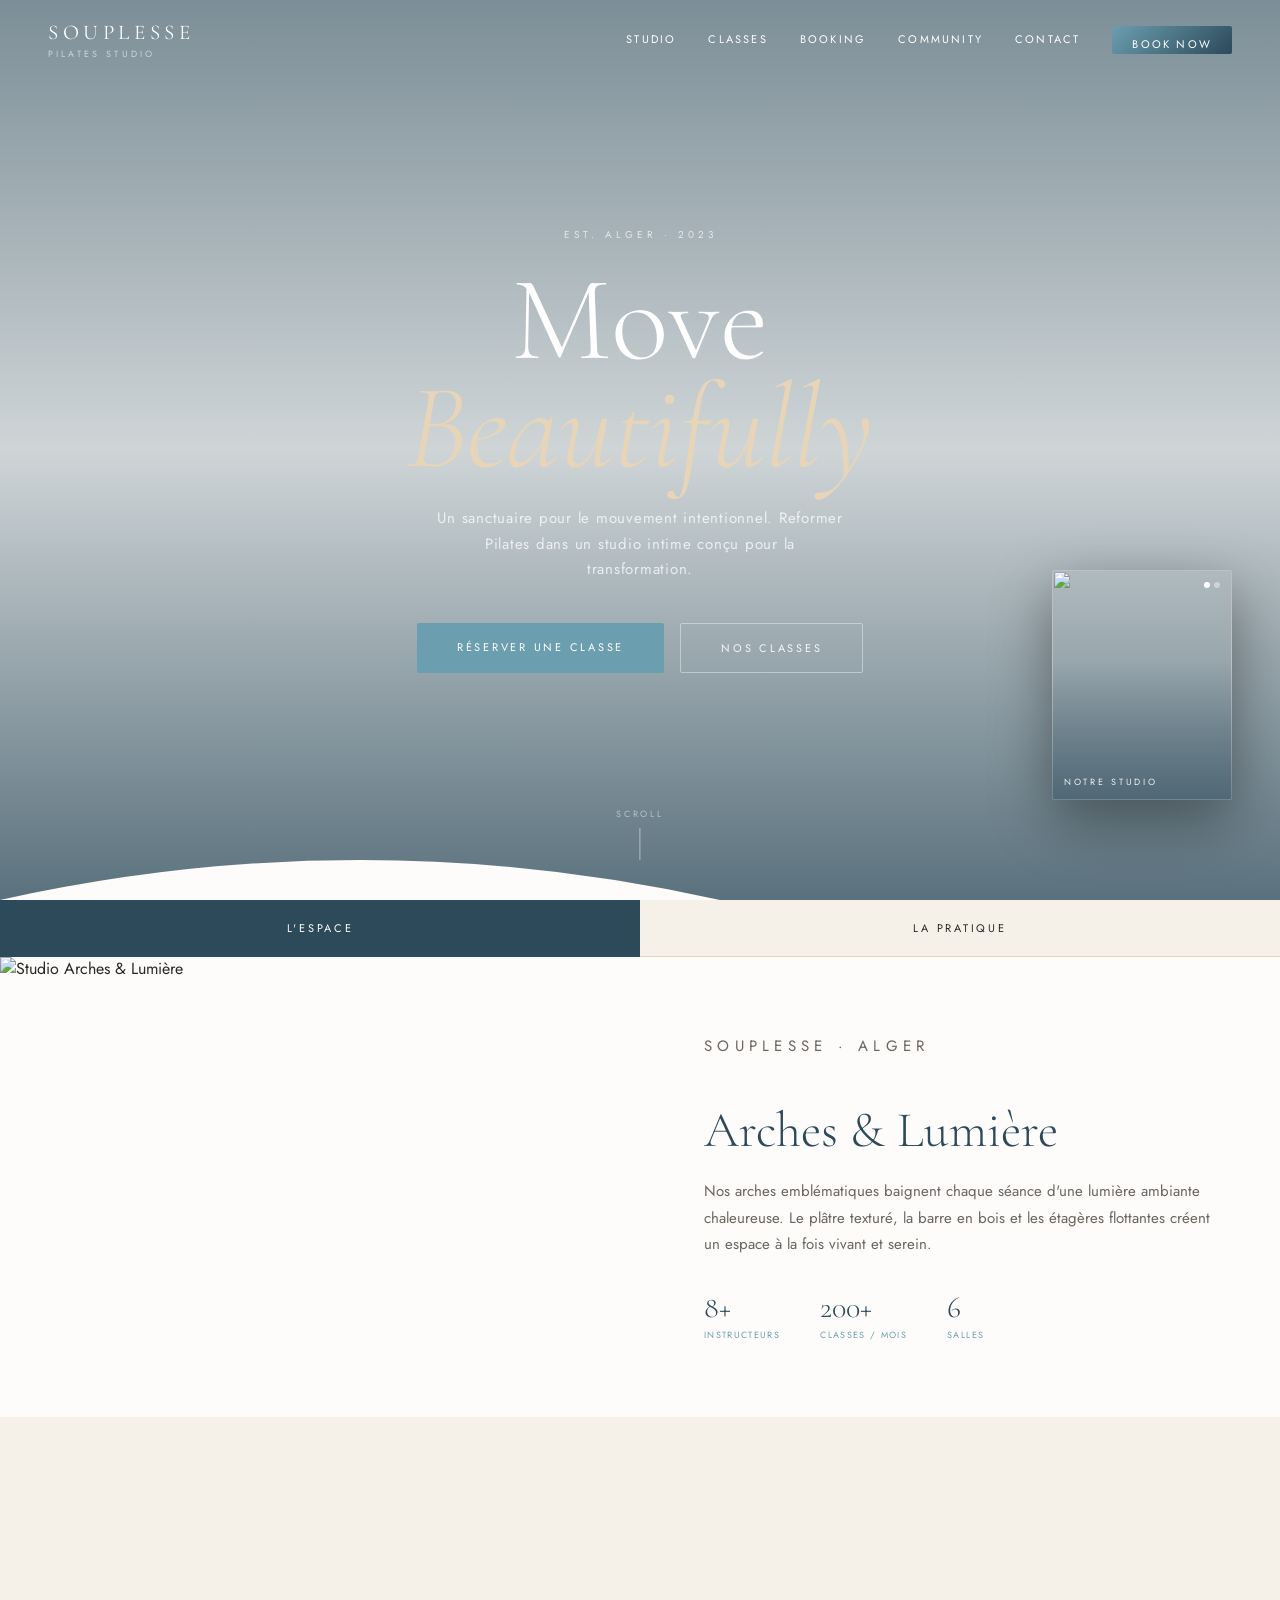
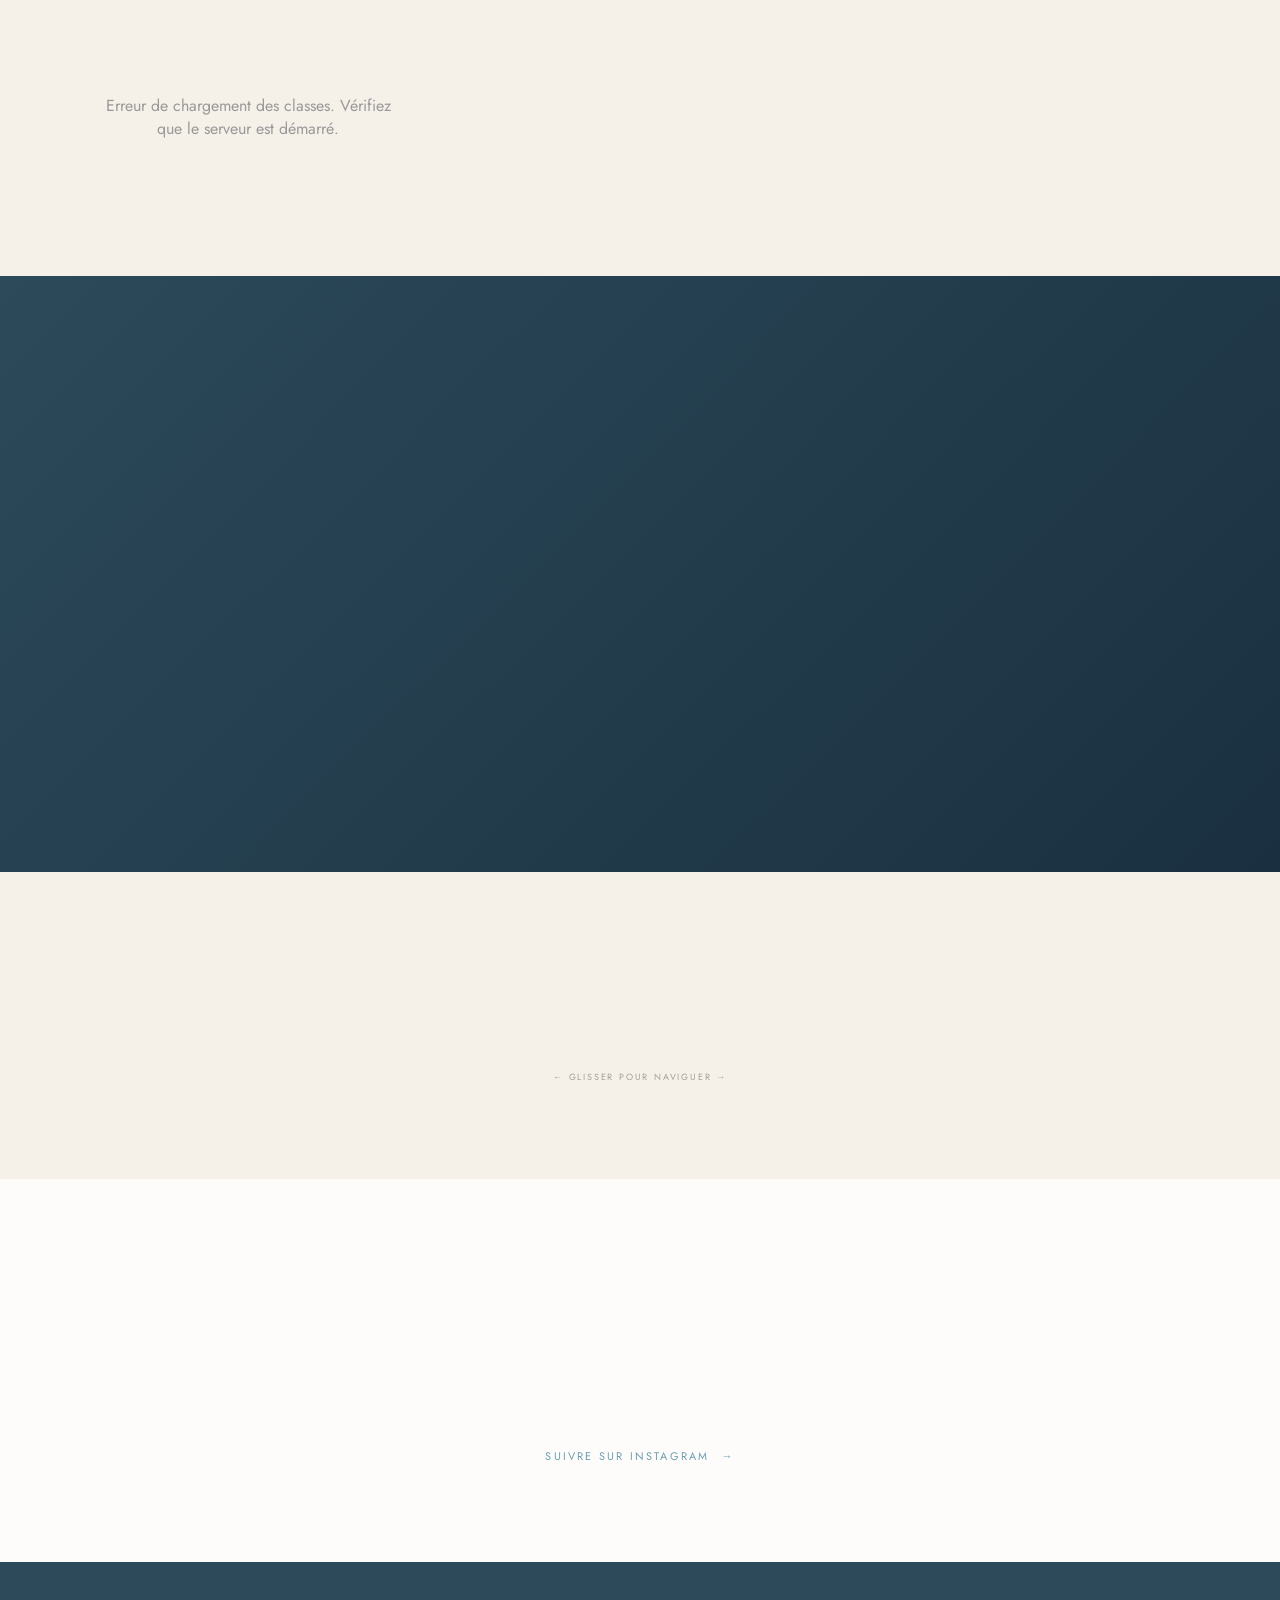
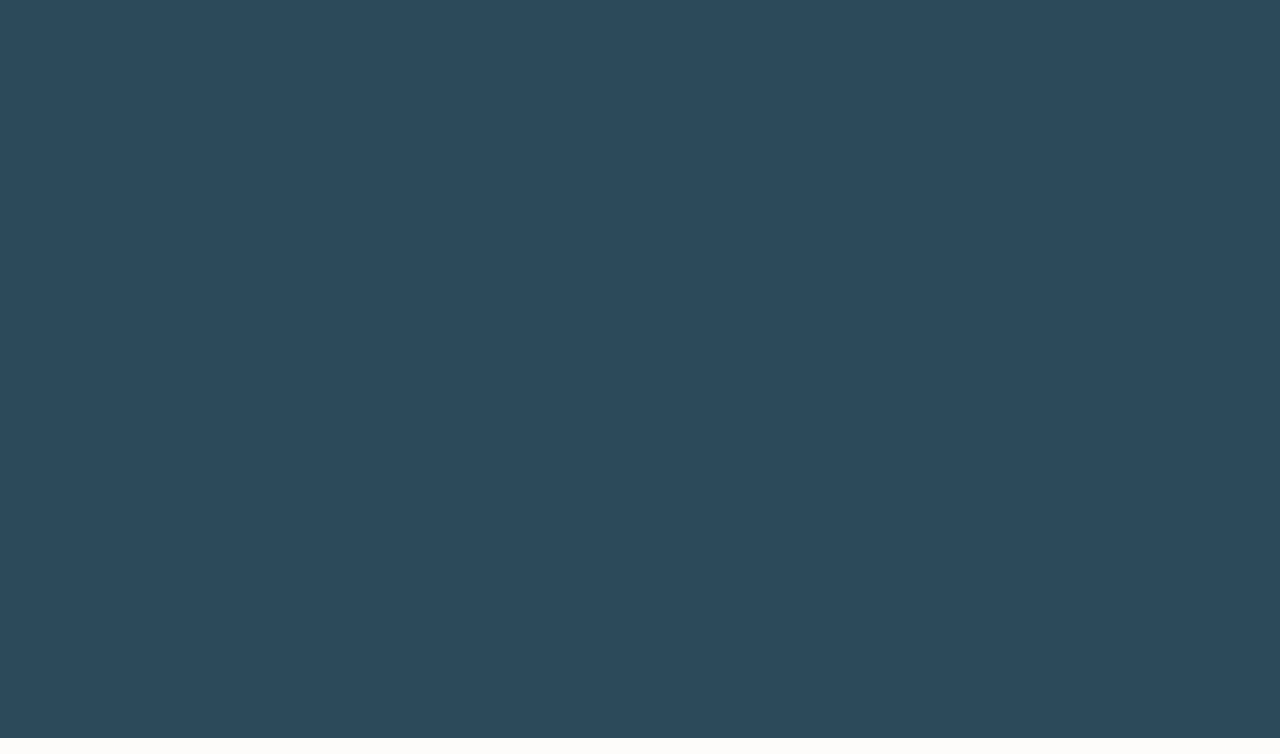
==== src/main/resources/static/index.html @ acb63647 "back + front (reservation btn does not work)" ====
<!DOCTYPE html>
<html lang="fr">
<head>
<meta charset="UTF-8"/>
<meta name="viewport" content="width=device-width, initial-scale=1.0"/>
<title>Souplesse — Pilates Studio</title>
<link rel="stylesheet" href="./css/style.css">
<link rel="stylesheet" href="./css/classes.css">
<link rel="preconnect" href="https://fonts.googleapis.com"/>
<link rel="stylesheet" href="https://fonts.googleapis.com/css2?family=Cormorant+Garamond:ital,wght@0,300;0,400;1,300;1,400&family=Jost:wght@300;400;500&display=swap"/>

</head>
<body>

<!-- ══ NAV ════════════════════════════════════════ -->
<nav id="nav">
  <a href="#hero" class="nav-logo">
    <span>SOUPLESSE</span>
    <span>Pilates Studio</span>
  </a>
  <div class="nav-links">
    <a href="#studio" class="nav-link">Studio</a>
    <a href="#classes" class="nav-link">Classes</a>
    <a href="#booking" class="nav-link">Booking</a>
    <a href="#community" class="nav-link">Community</a>
    <a href="#footer" class="nav-link">Contact</a>
    <a href="#booking" class="nav-cta">Book Now</a>
  </div>
  <button class="hamburger" id="hamburger" aria-label="Menu">
    <span></span><span></span><span></span>
  </button>
</nav>

<div id="mobile-menu">
  <a href="#studio"    onclick="closeMobile()">Studio</a>
  <a href="#classes"   onclick="closeMobile()">Classes</a>
  <a href="#booking"   onclick="closeMobile()">Booking</a>
  <a href="#community" onclick="closeMobile()">Community</a>
  <a href="#footer"    onclick="closeMobile()">Contact</a>
</div>

<!-- ══ HERO ═══════════════════════════════════════ -->
<section id="hero">
  <div class="hero-bg" id="heroBg"></div>
  <div class="hero-overlay"></div>
  <svg class="hero-wave" viewBox="0 0 1440 80" fill="none" preserveAspectRatio="none">
    <path d="M0 80 Q360 0 720 80 Q1080 160 1440 80 L1440 80 L0 80Z" fill="#FDFCFA"/>
  </svg>
  <div class="hero-content">
    <p class="hero-eyebrow">Est. Alger · 2023</p>
    <h1 class="hero-title">Move<br/><em>Beautifully</em></h1>
    <p class="hero-sub">Un sanctuaire pour le mouvement intentionnel. Reformer Pilates dans un studio intime conçu pour la transformation.</p>
    <div class="hero-btns">
      <a href="#booking" class="btn-primary">Réserver une Classe</a>
      <a href="#classes" class="btn-outline">Nos Classes</a>
    </div>
  </div>
  <!-- Floating studio card -->
  <div class="hero-card">
    <img id="heroCardImg" src="">
    <div class="hero-card-overlay"></div>
    <div class="hero-card-label">Notre Studio</div>
    <div class="hero-card-dots">
      <button class="active" onclick="setCardImg(0)"></button>
      <button onclick="setCardImg(1)"></button>
    </div>
  </div>
  <div class="scroll-hint">
    <span>Scroll</span>
    <div></div>
  </div>
</section>

<!-- ══ STUDIO SHOWCASE ════════════════════════════ -->
<section id="studio">
  <div class="tab-bar">
    <button class="active" onclick="showTab(0,this)">L'Espace</button>
    <button onclick="showTab(1,this)">La Pratique</button>
  </div>
  <div class="studio-panel active" id="tab-0">
    <div class="studio-panel-img">
      <img src="https://images.unsplash.com/photo-1540206458710-2b47e0b3edef?w=800&q=80" alt="Studio Arches & Lumière">
    </div>
    <div class="studio-panel-text">
      <p class="label">Souplesse · Alger</p>
      <h2>Arches &amp; Lumière</h2>
      <p>Nos arches emblématiques baignent chaque séance d'une lumière ambiante chaleureuse. Le plâtre texturé, la barre en bois et les étagères flottantes créent un espace à la fois vivant et serein.</p>
      <div class="studio-stats">
        <div><div class="stat-num">8+</div><div class="stat-label">Instructeurs</div></div>
        <div><div class="stat-num">200+</div><div class="stat-label">Classes / Mois</div></div>
        <div><div class="stat-num">6</div><div class="stat-label">Salles</div></div>
      </div>
    </div>
  </div>
  <div class="studio-panel" id="tab-1">
    <div class="studio-panel-img">
      <img src="https://images.unsplash.com/photo-1571019613454-1cb2f99b2d8b?w=800&q=80" alt="Studio Verre & Mouvement">
    </div>
    <div class="studio-panel-text">
      <p class="label">Souplesse · Alger</p>
      <h2>Verre &amp; Mouvement</h2>
      <p>Notre mur de verre sol-plafond transforme le mouvement en art. Entraînez-vous dans un espace où chaque angle est intentionnel — et la citation sur le verre vous rappelle pourquoi vous êtes venu.</p>
      <div class="studio-stats">
        <div><div class="stat-num">15k</div><div class="stat-label">Communauté</div></div>
        <div><div class="stat-num">5★</div><div class="stat-label">Rating</div></div>
        <div><div class="stat-num">3</div><div class="stat-label">Ans</div></div>
      </div>
    </div>
  </div>
</section>

<!-- ══ CLASSES ════════════════════════════════════ -->
<section id="classes">
  <div class="section-header fade-up">
    <p class="label">Member Portal</p>
    <h2 class="section-title">Bibliothèque de Classes</h2>
  </div>
  <div class="courses-grid" id="coursesGrid"></div>
</section>

<!-- ══ BOOKING ════════════════════════════════════ -->
<section id="booking">
  <div style="text-align:center;margin-bottom:40px">
    <p class="label fade-up">Réservations</p>
    <h2 class="section-title fade-up" style="color:white;margin-top:10px">Réserver Votre <em style="font-style:italic;color:var(--sand)">Séance</em></h2>
  </div>
  <!-- Steps indicator -->
  <div class="steps fade-up">
    <div class="step-dot active" id="sdot-1">1</div>
    <span class="step-label active" id="slabel-1">Choisir</span>
    <div class="step-sep"></div>
    <div class="step-dot" id="sdot-2">2</div>
    <span class="step-label" id="slabel-2">Détails</span>
    <div class="step-sep"></div>
    <div class="step-dot" id="sdot-3">3</div>
    <span class="step-label" id="slabel-3">Confirmer</span>
  </div>

  <div class="booking-glass fade-up">
    <!-- Step 1: Calendar -->
    <div class="booking-step active" id="bstep-1">
      <div class="booking-grid">
        <!-- Calendar -->
        <div>
          <div class="cal-header">
            <span class="cal-month" id="calMonthLabel"></span>
            <div class="cal-nav">
              <button onclick="calPrev()">‹</button>
              <button onclick="calNext()">›</button>
            </div>
          </div>
          <div class="cal-grid" id="calGrid"></div>
        </div>
        <!-- Class + time -->
        <div>
          <p class="section-sublabel" style="margin-top:0">Type de Classe</p>
          <div class="class-types" id="classTypes"></div>
          <button class="btn-continue" id="btnContinue" onclick="goStep(2)">Sélectionner une Date</button>
        </div>
      </div>
    </div>
    <!-- Step 2: Form -->
    <div class="booking-step" id="bstep-2">
      <div class="booking-form">
        <div class="booking-summary">
          <strong id="sumClass"></strong><br/>
          <span id="sumDateTime" style="color:var(--sand)"></span><br/>
          <span id="sumPrice" style="color:var(--sand)"></span>
        </div>
        <div style="display: flex; gap: 14px; margin-bottom: 20px;">
          <div class="form-group" style="flex: 1; margin-bottom: 0;">
            <label>Nom</label>
            <input type="text" id="fieldNom" placeholder="Amira"/>
          </div>
          <div class="form-group" style="flex: 1; margin-bottom: 0;">
            <label>Prénom</label>
            <input type="text" id="fieldPrenom" placeholder="Sofia"/>
          </div>
        </div>
        <div class="form-group">
          <label>Email</label>
          <input type="email" id="fieldEmail" placeholder="sofia@email.com"/>
        </div>
        <div class="form-btns">
          <button class="btn-back" onclick="goStep(1)">← Retour</button>
          <button class="btn-confirm" onclick="goStep(3)">Confirmer</button>
        </div>
      </div>
    </div>
    <!-- Step 3: Done -->
    <div class="booking-step" id="bstep-3">
      <div class="booking-done">
        <div class="done-check">
          <svg viewBox="0 0 24 24" fill="none" stroke="white" stroke-width="2"><polyline points="20 6 9 17 4 12"/></svg>
        </div>
        <h3 class="done-title">Séance Réservée</h3>
        <p class="done-detail" id="doneClass"></p>
        <p class="done-date" id="doneDate"></p>
        <button class="btn-again" onclick="resetBooking()">Réserver une Autre</button>
      </div>
    </div>
  </div>
</section>

<!-- ══ TESTIMONIALS ═══════════════════════════════ -->
<section id="testimonials">
  <div class="testimonials-inner">
    <div class="quote-mark fade-up">"</div>
    <div id="testiText" class="testimonial-text fade-up"></div>
    <div id="testiName" class="testimonial-name fade-up"></div>
    <div id="testiRole" class="testimonial-role fade-up"></div>
    <div class="testi-dots" id="testiDots"></div>
    <p class="swipe-hint">← Glisser pour naviguer →</p>
  </div>
</section>

<!-- ══ COMMUNITY ══════════════════════════════════ -->
<section id="community">
  <div class="section-header" style="text-align:center">
    <p class="label fade-up">@souplesse.pilates · 15k Followers</p>
    <h2 class="section-title fade-up">Notre Communauté</h2>
  </div>
  <div class="gallery-grid" id="galleryGrid"></div>
  <div style="text-align:center">
    <a href="https://instagram.com" target="_blank" class="ig-link">Suivre sur Instagram <span>→</span></a>
  </div>
</section>

<!-- ══ FOOTER ═════════════════════════════════════ -->
<footer id="footer">
  <div class="footer-newsletter fade-up">
    <h3>Restez dans le Flow</h3>
    <p>Nouvelles classes, actualités du studio et vie consciente — directement dans votre boîte mail.</p>
    <div class="newsletter-form" id="newsletterForm">
      <input type="email" id="nlEmail" placeholder="votre@email.com"/>
      <button onclick="subscribeNewsletter()">S'abonner</button>
    </div>
    <p class="newsletter-thanks" id="nlThanks">✓ Bienvenue — à bientôt sur le tapis.</p>
  </div>
  <div class="footer-grid fade-up">
    <div>
      <div class="footer-brand-name">SOUPLESSE</div>
      <div class="footer-brand-sub">Pilates Studio · Alger</div>
      <p class="footer-brand-desc">Un sanctuaire pour le mouvement intentionnel. Là où l'architecture rencontre l'art du Pilates.</p>
      <div class="footer-socials">
        <a href="#" class="footer-social">IG</a>
        <a href="#" class="footer-social">TK</a>
        <a href="#" class="footer-social">FB</a>
      </div>
    </div>
    <div class="footer-col">
      <div class="footer-col-title">Studio</div>
      <a href="#">À propos</a>
      <a href="#">Classes</a>
      <a href="#">Instructeurs</a>
      <a href="pilimg.jpeg">Tarifs</a>
      <a href="#">Cartes Cadeaux</a>
    </div>
    <div class="footer-col">
      <div class="footer-col-title">Contact</div>
      <div class="footer-contact-item"><span>Adresse</span><span>Alger, Algérie</span></div>
      <div class="footer-contact-item"><span>Horaires</span><span>Lun–Sam · 7h–21h</span></div>
      <div class="footer-contact-item"><span>Email</span><span>hello@souplesse.dz</span></div>
      <div class="footer-contact-item"><span>Téléphone</span><span>+213 555 000 000</span></div>
    </div>
  </div>
  <div class="footer-bottom fade-up">
    <p>&copy; 2026 Souplesse Pilates Studio. Tous droits réservés.</p>
  </div>
</footer>

<!-- ══ BOOKING MODAL ══════════════════════════════ -->
<div id="bookingModal" class="modal">
  <div class="modal-content">
    <button class="modal-close" onclick="closeBookingModal()">×</button>
    <h3 id="modalClassName"></h3>
    <p id="modalDateTime"></p>
    <p id="modalSpotsLeft"></p>
    <div class="form-group">
      <label>Nom</label>
      <input type="text" id="modalLastName" placeholder="Bensalem"/>
    </div>
    <div class="form-group">
      <label>Prénom</label>
      <input type="text" id="modalFirstName" placeholder="Sofia"/>
    </div>
    <div class="form-group">
      <label>Email</label>
      <input type="email" id="modalEmail" placeholder="sofia@email.com"/>
    </div>
    <button class="btn-confirm" onclick="submitBooking()">Confirmer la Réservation</button>
  </div>
</div>

<!-- ══ SCRIPTS ════════════════════════════════════ -->
<script src="./js/api.js"></script>
<script src="./js/navigation.js"></script>
<script src="./js/booking.js"></script>
<script src="./js/courses.js"></script>

</body>
</html>
  </div>
  <div class="footer-bottom">
    <span>© 2025 Souplesse. Tous droits réservés.</span>
    <span>Conçu avec intention.</span>
  </div>
</footer>

<script src="./js/api.js"></script>
<script src="./js/courses.js"></script>
<script src="./js/booking.js"></script>
</body>
</html>
---- src/main/resources/static/css/style.css ----
/* ── RESET & BASE ───────────────────────────────── */
    *,*::before,*::after{box-sizing:border-box;margin:0;padding:0}
    :root{
    --cream:#F5F0E8;--sand:#E8D5B7;--ocean:#6B9EAF;
    --deep:#2C4A5A;--white:#FDFCFA;--charcoal:#2A2825;
    --serif:'Cormorant Garamond',serif;
    --sans:'Jost',sans-serif;
    }
    html{scroll-behavior:smooth}
    body{background:var(--white);color:var(--charcoal);font-family:var(--sans);overflow-x:hidden}
    img{display:block;max-width:100%}
    a{text-decoration:none;color:inherit}
    button{cursor:pointer;font-family:var(--sans);border:none;background:none}

    /* ── UTILITY ────────────────────────────────────── */
    .serif{font-family:var(--serif)}
    .sans{font-family:var(--sans)}
    .label{font-size:10px;letter-spacing:.35em;text-transform:uppercase;font-family:var(--sans);color:var(--ocean)}
    .fade-up{opacity:0;transform:translateY(36px);transition:opacity .85s cubic-bezier(.22,1,.36,1),transform .85s cubic-bezier(.22,1,.36,1)}
    .fade-up.visible{opacity:1;transform:none}

    /* ── NAV ────────────────────────────────────────── */
    #nav{
    position:fixed;top:0;left:0;right:0;z-index:100;
    display:flex;align-items:center;justify-content:space-between;
    padding:20px 48px;
    transition:background .4s,backdrop-filter .4s,box-shadow .4s;
    }
    #nav.scrolled{
    background:rgba(253,252,250,.94);
    backdrop-filter:blur(18px);
    box-shadow:0 1px 0 rgba(0,0,0,.06);
    }
    .nav-logo span:first-child{font-family:var(--serif);font-size:21px;letter-spacing:.22em;color:white;transition:color .4s}
    .nav-logo span:last-child{font-size:9px;letter-spacing:.35em;text-transform:uppercase;color:rgba(255,255,255,.6);display:block;margin-top:2px;transition:color .4s}
    #nav.scrolled .nav-logo span:first-child{color:var(--deep)}
    #nav.scrolled .nav-logo span:last-child{color:var(--ocean)}
    .nav-links{display:flex;align-items:center;gap:32px}
    .nav-links a{font-size:11px;letter-spacing:.2em;text-transform:uppercase;color:white;transition:opacity .3s;padding-bottom:2px;border-bottom:1px solid transparent}
    .nav-links a:hover{opacity:.5}
    .nav-links a.active{border-bottom-color:currentColor}
    #nav.scrolled .nav-links a{color:var(--charcoal)}
    .nav-cta{
    padding:10px 20px;font-size:10px;letter-spacing:.2em;text-transform:uppercase;
    background:linear-gradient(135deg,var(--ocean),var(--deep));color:white!important;
    border-radius:2px;transition:opacity .3s,transform .2s!important;border-bottom:none!important;
    }
    .nav-cta:hover{opacity:.9!important;transform:scale(1.04)}
    .hamburger{display:none;flex-direction:column;gap:6px;background:none;border:none;cursor:pointer;z-index:101}
    .hamburger span{display:block;width:24px;height:1px;background:white;transition:all .3s}
    #nav.scrolled .hamburger span{background:var(--charcoal)}
    .hamburger.open span:nth-child(1){transform:rotate(45deg) translate(5px,5px)}
    .hamburger.open span:nth-child(2){opacity:0}
    .hamburger.open span:nth-child(3){transform:rotate(-45deg) translate(5px,-5px)}
    #mobile-menu{
    display:none;position:fixed;top:0;left:0;right:0;
    background:var(--white);z-index:99;padding:88px 32px 40px;
    flex-direction:column;gap:0;
    }
    #mobile-menu.open{display:flex}
    #mobile-menu a{
    font-size:14px;letter-spacing:.2em;text-transform:uppercase;
    color:var(--charcoal);padding:16px 0;border-bottom:1px solid var(--sand);
    }

    /* ── HERO ───────────────────────────────────────── */
    #hero{
    position:relative;height:100vh;min-height:700px;
    display:flex;align-items:center;justify-content:center;overflow:hidden;
    }
    .hero-bg{
    position:absolute;inset:0;
    background:url('https://images.unsplash.com/photo-1518611012118-696072aa579a?w=1800&q=90') center/cover no-repeat;
    transform:scale(1.08);
    transition:transform .1s linear;
    }
    .hero-overlay{
    position:absolute;inset:0;
    background:linear-gradient(to bottom,rgba(44,74,90,.62) 0%,rgba(44,74,90,.22) 50%,rgba(44,74,90,.78) 100%);
    }
    .hero-wave{position:absolute;bottom:0;left:0;right:0;height:80px;z-index:2}
    .hero-content{
    position:relative;z-index:3;text-align:center;padding:0 24px;max-width:760px;
    }
    .hero-eyebrow{font-size:10px;letter-spacing:.4em;text-transform:uppercase;color:rgba(255,255,255,.7);margin-bottom:24px;animation:fadeInUp .9s .3s both}
    .hero-title{
    font-family:var(--serif);font-weight:300;line-height:.9;
    font-size:clamp(60px,10vw,120px);color:white;margin-bottom:24px;
    animation:fadeInUp .9s .5s both;
    }
    .hero-title em{font-style:italic;color:var(--sand)}
    .hero-sub{
    font-size:15px;letter-spacing:.05em;color:rgba(255,255,255,.75);
    line-height:1.7;max-width:420px;margin:0 auto 40px;
    animation:fadeInUp .9s .8s both;
    }
    .hero-btns{display:flex;flex-wrap:wrap;gap:16px;justify-content:center;animation:fadeInUp .9s 1s both}
    .btn-primary{
    position:relative;padding:16px 40px;font-size:11px;letter-spacing:.25em;text-transform:uppercase;
    background:var(--ocean);color:white;border-radius:2px;overflow:hidden;
    transition:transform .2s,box-shadow .3s;
    }
    .btn-primary:hover{transform:scale(1.04);box-shadow:0 0 32px rgba(107,158,175,.5)}
    .btn-outline{
    padding:16px 40px;font-size:11px;letter-spacing:.25em;text-transform:uppercase;
    border:1px solid rgba(255,255,255,.4);color:rgba(255,255,255,.9);border-radius:2px;
    transition:border-color .3s,background .3s;
    }
    .btn-outline:hover{border-color:white;background:rgba(255,255,255,.1)}

    /* floating studio card */
    .hero-card{
    position:absolute;right:48px;bottom:100px;z-index:4;
    width:180px;height:230px;border-radius:3px;overflow:hidden;
    box-shadow:0 20px 60px rgba(0,0,0,.4);
    animation:fadeInRight 1s 1.4s both;
    }
    .hero-card img{width:100%;height:100%;object-fit:cover;transition:opacity .8s}
    .hero-card-overlay{position:absolute;inset:0;background:linear-gradient(to top,rgba(44,74,90,.5),transparent 60%)}
    .hero-card-label{
    position:absolute;bottom:12px;left:12px;
    font-size:9px;letter-spacing:.3em;text-transform:uppercase;color:rgba(255,255,255,.9);
    }
    .hero-card-dots{position:absolute;top:12px;right:12px;display:flex;gap:4px}
    .hero-card-dots button{width:6px;height:6px;border-radius:50%;background:rgba(255,255,255,.4);transition:background .3s}
    .hero-card-dots button.active{background:white}
    .scroll-hint{
    position:absolute;bottom:40px;left:50%;transform:translateX(-50%);
    display:flex;flex-direction:column;align-items:center;gap:8px;
    color:rgba(255,255,255,.5);z-index:3;animation:bob 2.5s ease-in-out infinite;
    }
    .scroll-hint span{font-size:9px;letter-spacing:.3em;text-transform:uppercase}
    .scroll-hint div{width:1px;height:32px;background:rgba(255,255,255,.5)}

    /* ── STUDIO SHOWCASE ────────────────────────────── */
    #studio{background:var(--white)}
    .tab-bar{display:flex}
    .tab-bar button{
    flex:1;padding:20px;font-size:11px;letter-spacing:.25em;text-transform:uppercase;
    border-bottom:1px solid var(--sand);transition:all .3s;
    }
    .tab-bar button.active{background:var(--deep);color:white;border-bottom-color:var(--deep)}
    .tab-bar button:not(.active){color:var(--charcoal);background:var(--cream)}
    .studio-panel{display:none;grid-template-columns:1fr 1fr;min-height:460px}
    .studio-panel.active{display:grid}
    .studio-panel-img{position:relative;overflow:hidden;min-height:360px}
    .studio-panel-img img{width:100%;height:100%;object-fit:cover;animation:zoomIn 1.2s cubic-bezier(.22,1,.36,1) both}
    .studio-panel-text{
    display:flex;flex-direction:column;justify-content:center;
    padding:56px 64px;background:var(--white);
    }
    .studio-panel-text h2{
    font-family:var(--serif);font-weight:300;line-height:1.1;
    font-size:clamp(30px,4vw,50px);color:var(--deep);margin:12px 0 20px;
    }
    .studio-panel-text p{font-size:15px;line-height:1.75;color:#6B6560;margin-bottom:32px}
    .studio-stats{display:flex;gap:40px}
    .stat-num{font-family:var(--serif);font-size:30px;font-weight:300;color:var(--deep)}
    .stat-label{font-size:9px;letter-spacing:.15em;text-transform:uppercase;color:var(--ocean);margin-top:2px}

    /* ── CLASSES ────────────────────────────────────── */
    #classes{padding:96px 24px;background:var(--cream)}
    .section-header{text-align:center;margin-bottom:48px}
    .section-title{
    font-family:var(--serif);font-weight:300;
    font-size:clamp(32px,5vw,60px);color:var(--deep);line-height:1.1;margin-top:12px;
    }
    .filter-bar{display:flex;flex-wrap:wrap;justify-content:center;gap:8px;margin-bottom:40px}
    .filter-btn{
    padding:8px 16px;font-size:10px;letter-spacing:.2em;text-transform:uppercase;
    border:1px solid rgba(0,0,0,.08);border-radius:2px;transition:all .2s;
    background:rgba(255,255,255,.7);color:var(--charcoal);
    }
    .filter-btn.active,.filter-btn:hover{background:var(--deep);color:white;border-color:var(--deep)}
    .courses-grid{
    display:grid;grid-template-columns:repeat(3,1fr);
    gap:24px;max-width:1152px;margin:0 auto;
    }
    .course-card{
    position:relative;border-radius:3px;overflow:hidden;aspect-ratio:3/4;cursor:pointer;
    transition:transform .4s cubic-bezier(.22,1,.36,1);
    }
    .course-card:hover{transform:translateY(-6px)}
    .course-img{width:100%;height:100%;object-fit:cover;transition:transform .7s}
    .course-card:hover .course-img{transform:scale(1.1)}
    .course-gradient{
    position:absolute;inset:0;
    background:linear-gradient(to top,rgba(44,74,90,.9) 0%,transparent 55%);
    }
    .course-base{position:absolute;bottom:0;left:0;right:0;padding:20px}
    .course-instructor{font-size:10px;letter-spacing:.2em;text-transform:uppercase;color:var(--sand);margin-bottom:6px}
    .course-title{font-family:var(--serif);font-size:20px;font-weight:300;color:white;line-height:1.2}
    .course-overlay{
    position:absolute;inset:0;
    background:rgba(44,74,90,.93);
    display:flex;flex-direction:column;align-items:center;justify-content:center;
    padding:24px;text-align:center;
    opacity:0;transition:opacity .3s;
    }
    .course-card:hover .course-overlay{opacity:1}
    .course-divider{width:40px;height:1px;background:var(--sand);margin:0 auto 20px}
    .level-badge{
    display:inline-block;padding:4px 10px;
    font-size:9px;letter-spacing:.18em;text-transform:uppercase;
    border-radius:2px;color:white;margin-bottom:12px;
    }
    .course-duration{font-size:11px;color:rgba(255,255,255,.6);margin-bottom:16px}
    .course-spots{font-size:11px;color:rgba(255,255,255,.5);margin-bottom:20px}
    .btn-book{
    padding:10px 32px;font-size:10px;letter-spacing:.2em;text-transform:uppercase;
    border:1px solid rgba(255,255,255,.4);color:white;border-radius:2px;
    transition:all .2s;background:transparent;
    }
    .btn-book:hover,.btn-book.booked{background:var(--ocean);border-color:var(--ocean)}
    .tag-badge{
    position:absolute;top:16px;left:16px;
    padding:4px 12px;font-size:9px;letter-spacing:.2em;text-transform:uppercase;
    background:var(--ocean);color:white;border-radius:2px;
    }
    .spots-badge{
    position:absolute;top:16px;right:16px;
    padding:4px 10px;font-size:9px;letter-spacing:.15em;text-transform:uppercase;
    background:rgba(196,113,91,.88);color:white;border-radius:2px;
    }

    /* ── BOOKING ────────────────────────────────────── */
    #booking{
    padding:96px 24px;
    background:linear-gradient(135deg,var(--deep) 0%,#1a3040 100%);
    }
    .booking-glass{
    max-width:900px;margin:0 auto;
    padding:48px;
    background:rgba(255,255,255,.07);
    backdrop-filter:blur(20px);
    border:1px solid rgba(255,255,255,.12);
    border-radius:4px;
    }
    .steps{display:flex;align-items:center;justify-content:center;gap:12px;margin-bottom:40px}
    .step-dot{
    width:28px;height:28px;border-radius:50%;display:flex;align-items:center;justify-content:center;
    font-size:11px;transition:all .3s;
    background:rgba(255,255,255,.15);color:rgba(255,255,255,.4);
    }
    .step-dot.active{background:var(--sand);color:var(--deep)}
    .step-dot.done{background:var(--ocean);color:white}
    .step-label{font-size:10px;letter-spacing:.2em;text-transform:uppercase;color:rgba(255,255,255,.35);transition:color .3s}
    .step-label.active{color:white}
    .step-sep{width:32px;height:1px;background:rgba(255,255,255,.15)}
    .booking-step{display:none}
    .booking-step.active{display:block}
    .booking-grid{display:grid;grid-template-columns:1fr 1fr;gap:40px}
    .cal-header{display:flex;align-items:center;justify-content:space-between;margin-bottom:20px}
    .cal-month{font-family:var(--serif);font-size:18px;font-weight:300;color:white}
    .cal-nav{display:flex;gap:4px}
    .cal-nav button{
    width:32px;height:32px;border-radius:50%;color:rgba(255,255,255,.6);
    display:flex;align-items:center;justify-content:center;font-size:16px;
    transition:all .2s;
    }
    .cal-nav button:hover{background:rgba(255,255,255,.1);color:white}
    .cal-grid{display:grid;grid-template-columns:repeat(7,1fr);gap:4px}
    .cal-day-label{
    text-align:center;font-size:9px;letter-spacing:.2em;text-transform:uppercase;
    color:rgba(255,255,255,.3);padding:4px 0;
    }
    .cal-day{
    aspect-ratio:1;display:flex;align-items:center;justify-content:center;
    border-radius:50%;font-size:13px;color:rgba(255,255,255,.8);
    transition:all .2s;cursor:pointer;
    }
    .cal-day:hover{background:rgba(255,255,255,.1)}
    .cal-day.past{color:rgba(255,255,255,.2);cursor:not-allowed;pointer-events:none}
    .cal-day.selected{background:var(--ocean);color:white}
    .class-types{display:flex;flex-wrap:wrap;gap:8px;margin-top:20px}
    .class-type-btn{
    padding:8px 12px;font-size:10px;letter-spacing:.15em;text-transform:uppercase;
    border:1px solid rgba(255,255,255,.12);color:rgba(255,255,255,.7);border-radius:2px;
    transition:all .2s;
    }
    .class-type-btn.active,.class-type-btn:hover{
    background:var(--sand);color:var(--deep);border-color:var(--sand);
    }
    .times-grid{display:grid;grid-template-columns:repeat(4,1fr);gap:8px;margin-top:12px}
    .time-btn{
    padding:10px;font-size:11px;text-align:center;
    border:1px solid rgba(255,255,255,.12);color:rgba(255,255,255,.7);border-radius:2px;
    transition:all .2s;
    }
    .time-btn:hover{border-color:var(--ocean);color:white}
    .time-btn.selected{background:var(--ocean);border-color:var(--ocean);color:white}
    .section-sublabel{font-size:10px;letter-spacing:.2em;text-transform:uppercase;color:var(--ocean);margin-bottom:12px;margin-top:20px}
    .btn-continue{
    width:100%;margin-top:24px;padding:16px;
    font-size:11px;letter-spacing:.25em;text-transform:uppercase;
    border-radius:2px;color:rgba(255,255,255,.3);
    background:rgba(255,255,255,.08);transition:all .3s;cursor:not-allowed;
    }
    .btn-continue.ready{
    background:linear-gradient(135deg,var(--ocean),var(--deep));
    color:white;cursor:pointer;
    }
    .btn-continue.ready:hover{opacity:.9;transform:scale(1.01)}
    .booking-form{max-width:440px;margin:0 auto}
    .booking-summary{
    text-align:center;margin-bottom:28px;
    font-size:14px;color:rgba(255,255,255,.5);
    }
    .booking-summary strong{color:var(--sand);font-weight:400}
    .form-group{margin-bottom:16px}
    .form-group label{
    display:block;font-size:10px;letter-spacing:.2em;text-transform:uppercase;
    color:var(--ocean);margin-bottom:8px;
    }
    .form-group input{
    width:100%;padding:14px 16px;font-size:14px;outline:none;
    background:rgba(255,255,255,.08);border:1px solid rgba(255,255,255,.15);
    border-radius:2px;color:white;font-family:var(--sans);transition:border .2s;
    }
    .form-group input:focus{border-color:var(--ocean)}
    .form-group input::placeholder{color:rgba(255,255,255,.25)}
    .form-btns{display:flex;gap:12px;margin-top:24px}
    .btn-back{
    flex:1;padding:14px;font-size:10px;letter-spacing:.2em;text-transform:uppercase;
    border:1px solid rgba(255,255,255,.2);color:rgba(255,255,255,.6);border-radius:2px;
    transition:all .2s;
    }
    .btn-back:hover{border-color:rgba(255,255,255,.5);color:white}
    .btn-confirm{
    flex:2;padding:14px;font-size:10px;letter-spacing:.25em;text-transform:uppercase;
    background:linear-gradient(135deg,var(--ocean),var(--deep));color:white;border-radius:2px;
    transition:all .2s;
    }
    .btn-confirm:hover{opacity:.9}
    .booking-done{text-align:center;padding:40px 0}
    .done-check{
    width:72px;height:72px;border-radius:50%;background:var(--ocean);
    display:flex;align-items:center;justify-content:center;margin:0 auto 28px;
    animation:popIn .5s cubic-bezier(.22,1,.36,1) both;
    }
    .done-check svg{width:32px;height:32px}
    .done-title{font-family:var(--serif);font-size:32px;font-weight:300;color:white;margin-bottom:10px}
    .done-detail{font-size:14px;color:rgba(255,255,255,.6);margin-bottom:6px}
    .done-date{font-size:15px;color:var(--sand);margin-bottom:24px}
    .btn-again{
    font-size:10px;letter-spacing:.25em;text-transform:uppercase;
    border-bottom:1px solid var(--ocean);color:var(--ocean);padding-bottom:2px;
    transition:opacity .2s;
    }
    .btn-again:hover{opacity:.7}

    /* ── TESTIMONIALS ───────────────────────────────── */
    #testimonials{padding:96px 24px;background:var(--cream);overflow:hidden}
    .testimonials-inner{max-width:720px;margin:0 auto;text-align:center}
    .quote-mark{font-family:var(--serif);font-size:60px;color:var(--sand);line-height:1}
    .testimonial-text{
    font-family:var(--serif);font-weight:300;line-height:1.55;
    font-size:clamp(18px,3vw,28px);color:var(--deep);
    margin-bottom:28px;
    transition:opacity .4s,transform .4s;
    }
    .testimonial-name{font-size:12px;letter-spacing:.15em;text-transform:uppercase;color:var(--charcoal)}
    .testimonial-role{font-size:10px;letter-spacing:.15em;text-transform:uppercase;color:var(--ocean);margin-top:4px}
    .testi-dots{display:flex;justify-content:center;gap:10px;margin-top:28px}
    .testi-dot{height:1px;background:var(--sand);transition:all .3s;border:none;cursor:pointer}
    .testi-dot.active{background:var(--ocean);width:32px}
    .testi-dot:not(.active){width:16px}
    .swipe-hint{font-size:9px;letter-spacing:.2em;text-transform:uppercase;color:rgba(42,40,37,.4);margin-top:14px}

    /* ── COMMUNITY ──────────────────────────────────── */
    #community{padding:96px 24px;background:var(--white)}
    .gallery-grid{
    display:grid;grid-template-columns:repeat(3,1fr);
    gap:10px;max-width:1152px;margin:32px auto 0;
    }
    .gallery-cell{position:relative;aspect-ratio:1;overflow:hidden;cursor:pointer}
    .gallery-cell img{width:100%;height:100%;object-fit:cover;transition:transform .7s}
    .gallery-cell:hover img{transform:scale(1.09)}
    .gallery-hover{
    position:absolute;inset:0;
    background:rgba(44,74,90,.7);
    display:flex;flex-direction:column;align-items:center;justify-content:center;
    opacity:0;transition:opacity .3s;
    }
    .gallery-cell:hover .gallery-hover{opacity:1}
    .gallery-likes{display:flex;align-items:center;gap:6px;color:white;font-size:14px}
    .gallery-caption{font-size:11px;color:rgba(255,255,255,.8);margin-top:6px}
    .gallery-studio-tag{
    position:absolute;top:10px;left:10px;
    background:rgba(44,74,90,.85);color:white;
    font-size:8px;letter-spacing:.25em;text-transform:uppercase;
    padding:3px 8px;border-radius:2px;
    }
    .ig-link{
    display:inline-flex;align-items:center;gap:12px;
    font-size:11px;letter-spacing:.2em;text-transform:uppercase;
    color:var(--ocean);margin-top:32px;
    transition:gap .3s;
    }
    .ig-link:hover{gap:20px}

    /* ── FOOTER ─────────────────────────────────────── */
    #footer{padding:80px 24px;background:var(--deep)}
    .footer-newsletter{text-align:center;margin-bottom:56px;padding-bottom:56px;border-bottom:1px solid rgba(255,255,255,.08)}
    .footer-newsletter h3{font-family:var(--serif);font-size:32px;font-weight:300;color:white;margin-bottom:10px}
    .footer-newsletter p{font-size:13px;color:rgba(255,255,255,.45);margin-bottom:24px}
    .newsletter-form{display:flex;max-width:400px;margin:0 auto}
    .newsletter-form input{
    flex:1;padding:14px 20px;font-size:13px;outline:none;
    background:rgba(255,255,255,.08);border:1px solid rgba(255,255,255,.15);
    border-right:none;border-radius:2px 0 0 2px;
    color:white;font-family:var(--sans);
    }
    .newsletter-form input::placeholder{color:rgba(255,255,255,.25)}
    .newsletter-form button{
    padding:14px 20px;font-size:10px;letter-spacing:.2em;text-transform:uppercase;
    background:var(--ocean);color:white;border-radius:0 2px 2px 0;
    transition:opacity .2s;white-space:nowrap;
    }
    .newsletter-form button:hover{opacity:.85}
    .newsletter-thanks{color:var(--ocean);font-size:13px;display:none}
    .footer-grid{display:grid;grid-template-columns:2fr 1fr 1fr;gap:40px;margin-bottom:48px;padding-bottom:48px;border-bottom:1px solid rgba(255,255,255,.08)}
    .footer-brand-name{font-family:var(--serif);font-size:22px;letter-spacing:.22em;color:white;margin-bottom:6px}
    .footer-brand-sub{font-size:9px;letter-spacing:.35em;text-transform:uppercase;color:rgba(255,255,255,.3);margin-bottom:20px}
    .footer-brand-desc{font-size:14px;line-height:1.7;color:rgba(255,255,255,.45);margin-bottom:24px}
    .footer-socials{display:flex;gap:10px}
    .footer-social{
    width:36px;height:36px;display:flex;align-items:center;justify-content:center;
    border:1px solid rgba(255,255,255,.2);color:rgba(255,255,255,.55);
    font-size:10px;letter-spacing:.1em;border-radius:2px;
    transition:all .2s;
    }
    .footer-social:hover{transform:translateY(-2px);border-color:rgba(255,255,255,.5);color:white}
    .footer-col-title{font-size:9px;letter-spacing:.3em;text-transform:uppercase;color:var(--ocean);margin-bottom:20px}
    .footer-col a{display:block;font-size:13px;color:rgba(255,255,255,.45);margin-bottom:12px;transition:opacity .2s}
    .footer-col a:hover{opacity:.8}
    .footer-contact-item{margin-bottom:16px}
    .footer-contact-item span:first-child{font-size:9px;letter-spacing:.2em;text-transform:uppercase;color:rgba(255,255,255,.25);display:block;margin-bottom:2px}
    .footer-contact-item span:last-child{font-size:13px;color:rgba(255,255,255,.55)}
    .footer-bottom{display:flex;justify-content:space-between;align-items:center;font-size:11px;letter-spacing:.1em;color:rgba(255,255,255,.2)}

    /* ── MODAL ──────────────────────────────────────── */
    #bookingModal{
    display:none;position:fixed;top:0;left:0;right:0;bottom:0;z-index:1000;
    align-items:center;justify-content:center;
    background:rgba(0,0,0,.5);backdrop-filter:blur(4px);
    padding:20px;
    }
    .modal-content{
    background:white;border-radius:8px;padding:32px;max-width:400px;width:100%;
    box-shadow:0 20px 60px rgba(0,0,0,.3);
    animation:slideUp .3s cubic-bezier(.22,1,.36,1);
    }
    .modal-close{
    position:absolute;top:12px;right:12px;width:32px;height:32px;
    display:flex;align-items:center;justify-content:center;
    font-size:24px;color:var(--charcoal);opacity:.6;
    transition:opacity .2s;
    }
    .modal-close:hover{opacity:1}
    .modal-content h3{font-family:var(--serif);font-size:24px;margin-bottom:12px;color:var(--deep)}
    .modal-content p{font-size:13px;color:var(--charcoal);margin-bottom:8px}
    .modal-content .form-group{margin-bottom:16px}
    .modal-content .form-group label{display:block;font-size:10px;letter-spacing:.1em;text-transform:uppercase;color:var(--ocean);margin-bottom:6px}
    .modal-content .form-group input{
    width:100%;padding:10px;border:1px solid #ddd;border-radius:4px;
    font-size:13px;font-family:var(--sans);
    }
    .modal-content .form-group input:focus{outline:none;border-color:var(--ocean)}
    .btn-confirm{
    width:100%;padding:14px;background:var(--ocean);color:white;border:none;
    border-radius:4px;font-size:12px;letter-spacing:.1em;font-weight:600;
    cursor:pointer;margin-top:16px;transition:opacity .2s;
    }
    .btn-confirm:hover{opacity:.9}

    @keyframes slideUp{from{transform:translateY(60px);opacity:0}to{transform:translateY(0);opacity:1}}

    /* ── ANIMATIONS ─────────────────────────────────── */
    @keyframes fadeInUp{from{opacity:0;transform:translateY(30px)}to{opacity:1;transform:none}}
    @keyframes fadeInRight{from{opacity:0;transform:translateX(40px)}to{opacity:1;transform:none}}
    @keyframes zoomIn{from{transform:scale(1.06)}to{transform:scale(1)}}
    @keyframes popIn{0%{transform:scale(0)}70%{transform:scale(1.15)}100%{transform:scale(1)}}
    @keyframes bob{0%,100%{transform:translateX(-50%) translateY(0)}50%{transform:translateX(-50%) translateY(6px)}}

    /* ── RESPONSIVE ─────────────────────────────────── */
    @media(max-width:900px){
    #nav{padding:18px 24px}
    .nav-links{display:none}
    .hamburger{display:flex}
    .hero-card{display:none}
    .studio-panel{grid-template-columns:1fr}
    .studio-panel-text{padding:36px 28px}
    .courses-grid{grid-template-columns:repeat(2,1fr)}
    .booking-grid{grid-template-columns:1fr}
    .footer-grid{grid-template-columns:1fr}
    .gallery-grid{grid-template-columns:repeat(3,1fr)}
    }
    @media(max-width:600px){
    .hero-btns{flex-direction:column;align-items:center}
    .courses-grid{grid-template-columns:repeat(2,1fr);gap:12px}
    .gallery-grid{grid-template-columns:repeat(3,1fr);gap:6px}
    .booking-glass{padding:28px 20px}
    .times-grid{grid-template-columns:repeat(4,1fr)}
    }
---- src/main/resources/static/css/classes.css ----
/* ── CLASS CARDS (dynamic grid) ─────────────────────── */

    .dynamic-filter-bar {
    display: flex;
    flex-wrap: wrap;
    gap: 8px;
    justify-content: center;
    margin-bottom: 40px;
    }
    .dynamic-filter-btn {
    padding: 9px 20px;
    font-size: 10px;
    letter-spacing: .2em;
    text-transform: uppercase;
    border: 1px solid var(--sand);
    color: var(--charcoal);
    background: transparent;
    border-radius: 2px;
    cursor: pointer;
    font-family: var(--sans);
    transition: all .2s;
    }
    .dynamic-filter-btn:hover { border-color: var(--ocean); color: var(--ocean); }
    .dynamic-filter-btn.active {
    background: var(--deep);
    border-color: var(--deep);
    color: white;
    }

    .dynamic-courses-grid {
    display: grid;
    grid-template-columns: repeat(auto-fill, minmax(280px, 1fr));
    gap: 20px;
    max-width: 1200px;
    margin: 0 auto;
    padding: 0 24px 80px;
    }

    .class-card {
    background: white;
    border: 1px solid rgba(44,74,90,.08);
    border-radius: 4px;
    padding: 24px;
    display: flex;
    flex-direction: column;
    transition: transform .25s, box-shadow .25s;
    }
    .class-card:hover {
    transform: translateY(-4px);
    box-shadow: 0 16px 48px rgba(44,74,90,.1);
    }
    .class-card--full {
    opacity: .62;
    }

    .class-card__header {
    display: flex;
    align-items: center;
    justify-content: space-between;
    margin-bottom: 14px;
    }
    .class-card__level {
    font-size: 9px;
    letter-spacing: .2em;
    text-transform: uppercase;
    padding: 4px 10px;
    border-radius: 2px;
    }
    .class-card__spots {
    font-size: 10px;
    letter-spacing: .1em;
    color: var(--success, #4A7C5E);
    }
    .class-card__spots--low { color: #E07B39; }
    .class-card__spots--full { color: #C0392B; }

    .class-card__title {
    font-family: var(--serif);
    font-weight: 300;
    font-size: 22px;
    color: var(--deep);
    margin-bottom: 12px;
    line-height: 1.2;
    }

    .class-card__meta {
    display: flex;
    flex-direction: column;
    gap: 6px;
    margin-bottom: 14px;
    }
    .class-card__coach,
    .class-card__datetime {
    display: flex;
    align-items: center;
    gap: 6px;
    font-size: 12px;
    color: rgba(42,40,37,.55);
    }
    .class-card__coach svg,
    .class-card__datetime svg {
    flex-shrink: 0;
    color: var(--ocean);
    }

    .class-card__desc {
    font-size: 13px;
    line-height: 1.65;
    color: rgba(42,40,37,.6);
    flex: 1;
    margin-bottom: 20px;
    }

    .class-card__btn {
    padding: 11px;
    font-size: 10px;
    letter-spacing: .22em;
    text-transform: uppercase;
    background: linear-gradient(135deg, var(--ocean), var(--deep));
    color: white;
    border-radius: 2px;
    border: none;
    cursor: pointer;
    font-family: var(--sans);
    transition: opacity .2s, transform .15s;
    }
    .class-card__btn:hover:not(:disabled) { opacity: .88; transform: scale(1.02); }
    .class-card__btn--disabled {
    background: var(--sand);
    color: rgba(42,40,37,.45);
    cursor: not-allowed;
    }

    .no-classes {
    grid-column: 1 / -1;
    text-align: center;
    font-size: 14px;
    color: rgba(42,40,37,.4);
    padding: 40px;
    letter-spacing: .05em;
    }

    /* ── BOOKING MODAL ──────────────────────────────────── */

    #bookingModal {
    position: fixed;
    inset: 0;
    background: rgba(44,74,90,.55);
    backdrop-filter: blur(6px);
    z-index: 500;
    display: flex;
    align-items: center;
    justify-content: center;
    padding: 24px;
    opacity: 0;
    pointer-events: none;
    transition: opacity .3s;
    }
    #bookingModal.active {
    opacity: 1;
    pointer-events: all;
    }

    .modal-box {
    background: var(--deep);
    border-radius: 6px;
    width: 100%;
    max-width: 460px;
    padding: 36px;
    position: relative;
    transform: translateY(20px);
    transition: transform .3s cubic-bezier(.22,1,.36,1);
    }
    #bookingModal.active .modal-box {
    transform: none;
    }

    .modal-close {
    position: absolute;
    top: 20px;
    right: 20px;
    background: rgba(255,255,255,.08);
    border: none;
    color: rgba(255,255,255,.5);
    width: 32px;
    height: 32px;
    border-radius: 50%;
    display: flex;
    align-items: center;
    justify-content: center;
    cursor: pointer;
    font-size: 16px;
    transition: background .2s;
    font-family: var(--sans);
    }
    .modal-close:hover { background: rgba(255,255,255,.14); color: white; }

    .modal-eyebrow {
    font-size: 9px;
    letter-spacing: .35em;
    text-transform: uppercase;
    color: var(--ocean);
    margin-bottom: 6px;
    }
    .modal-title {
    font-family: var(--serif);
    font-size: 26px;
    font-weight: 300;
    color: white;
    margin-bottom: 4px;
    }
    .modal-meta {
    font-size: 12px;
    color: rgba(255,255,255,.45);
    margin-bottom: 4px;
    }
    .modal-spots {
    font-size: 11px;
    color: var(--sand);
    margin-bottom: 28px;
    }

    .modal-step { display: none; }
    .modal-step.active { display: block; }

    /* Form fields (reuse booking section style) */
    .modal-form-group {
    margin-bottom: 16px;
    }
    .modal-form-group label {
    display: block;
    font-size: 9px;
    letter-spacing: .3em;
    text-transform: uppercase;
    color: var(--ocean);
    margin-bottom: 8px;
    }
    .modal-form-group input {
    width: 100%;
    padding: 12px 14px;
    font-size: 13px;
    font-family: var(--sans);
    background: rgba(255,255,255,.07);
    border: 1px solid rgba(255,255,255,.12);
    border-radius: 2px;
    color: white;
    outline: none;
    transition: border .2s;
    }
    .modal-form-group input:focus { border-color: var(--ocean); }
    .modal-form-group input::placeholder { color: rgba(255,255,255,.2); }
    .modal-name-row {
    display: grid;
    grid-template-columns: 1fr 1fr;
    gap: 12px;
    }

    .modal-error {
    font-size: 12px;
    color: #F19999;
    margin-bottom: 10px;
    min-height: 16px;
    }

    .modal-form-btns {
    display: flex;
    gap: 10px;
    margin-top: 20px;
    }
    .modal-btn-cancel {
    flex: 1;
    padding: 13px;
    font-size: 10px;
    letter-spacing: .2em;
    text-transform: uppercase;
    border: 1px solid rgba(255,255,255,.15);
    color: rgba(255,255,255,.5);
    border-radius: 2px;
    background: none;
    cursor: pointer;
    font-family: var(--sans);
    transition: all .2s;
    }
    .modal-btn-cancel:hover { border-color: rgba(255,255,255,.4); color: white; }
    .modal-btn-confirm {
    flex: 2;
    padding: 13px;
    font-size: 10px;
    letter-spacing: .25em;
    text-transform: uppercase;
    background: linear-gradient(135deg, var(--ocean), var(--deep));
    border: 1px solid var(--ocean);
    color: white;
    border-radius: 2px;
    cursor: pointer;
    font-family: var(--sans);
    transition: opacity .2s;
    }
    .modal-btn-confirm:hover:not(:disabled) { opacity: .88; }
    .modal-btn-confirm:disabled { opacity: .5; cursor: not-allowed; }

    /* Done step */
    .modal-done {
    text-align: center;
    padding: 20px 0 8px;
    }
    .modal-done-icon {
    width: 64px;
    height: 64px;
    border-radius: 50%;
    background: var(--ocean);
    display: flex;
    align-items: center;
    justify-content: center;
    margin: 0 auto 20px;
    animation: popIn .45s cubic-bezier(.22,1,.36,1) both;
    }
    .modal-done-title {
    font-family: var(--serif);
    font-size: 28px;
    font-weight: 300;
    color: white;
    margin-bottom: 8px;
    }
    .modal-done-name {
    font-size: 13px;
    color: rgba(255,255,255,.55);
    margin-bottom: 4px;
    }
    .modal-done-class {
    font-size: 14px;
    color: var(--sand);
    margin-bottom: 24px;
    line-height: 1.5;
    }
    .modal-done-close {
    font-size: 10px;
    letter-spacing: .22em;
    text-transform: uppercase;
    color: var(--ocean);
    border-bottom: 1px solid var(--ocean);
    padding-bottom: 2px;
    background: none;
    border-top: none;
    border-left: none;
    border-right: none;
    cursor: pointer;
    font-family: var(--sans);
    transition: opacity .2s;
    }
    .modal-done-close:hover { opacity: .7; }

    @media (max-width: 600px) {
    .modal-name-row { grid-template-columns: 1fr; }
    .dynamic-courses-grid { grid-template-columns: 1fr; padding: 0 16px 60px; }
    }
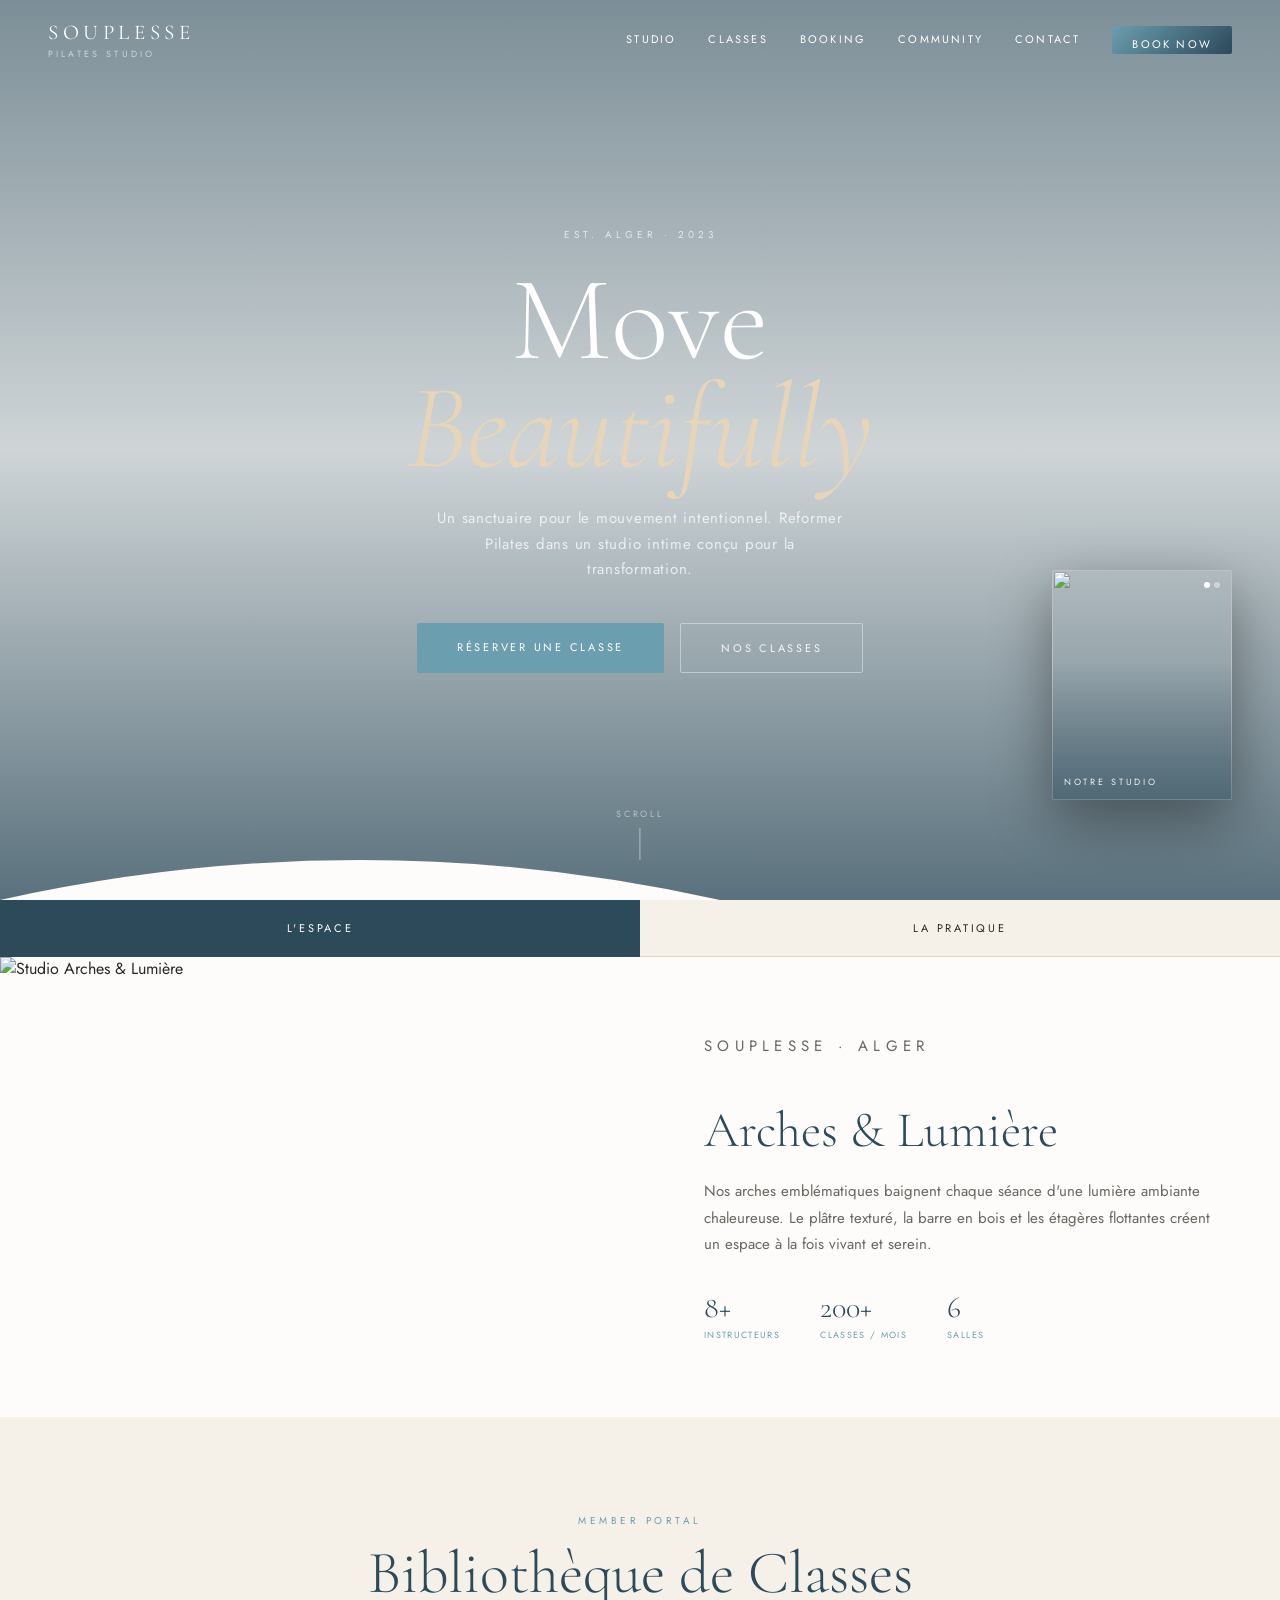
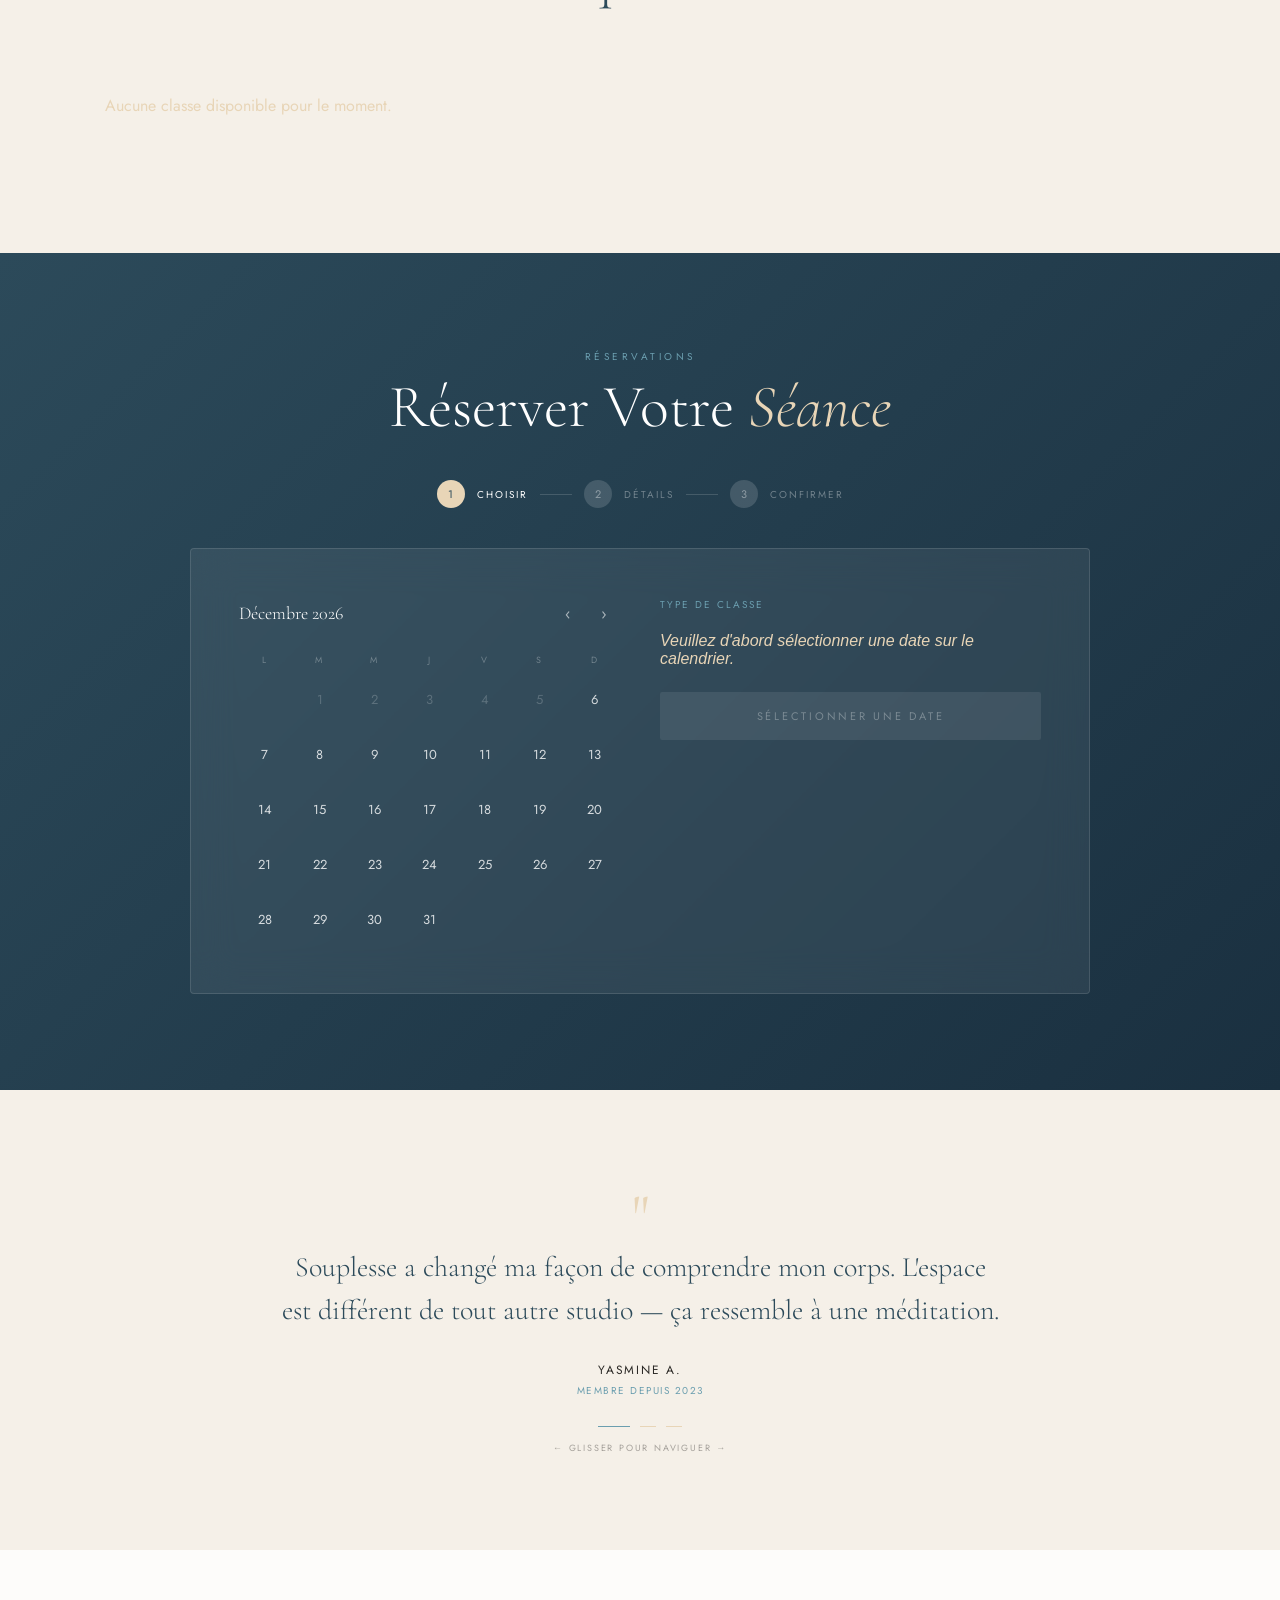
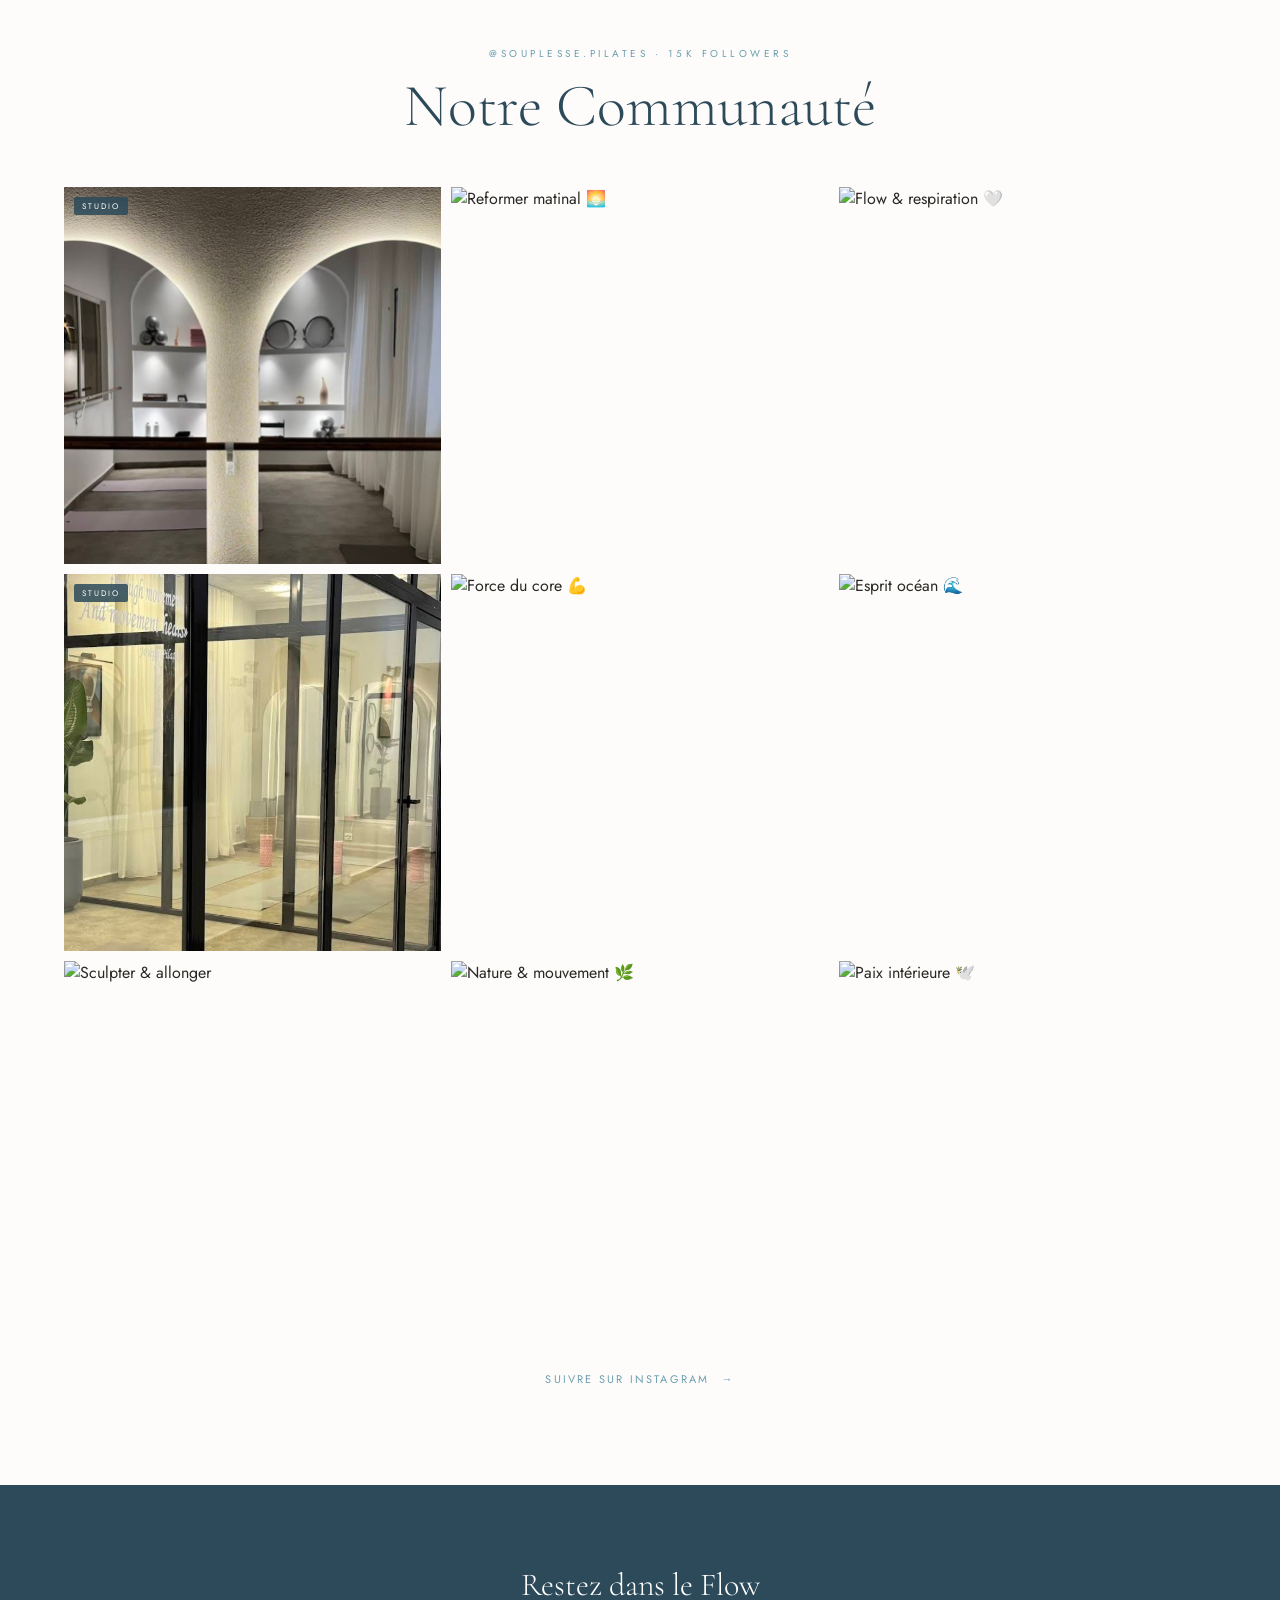
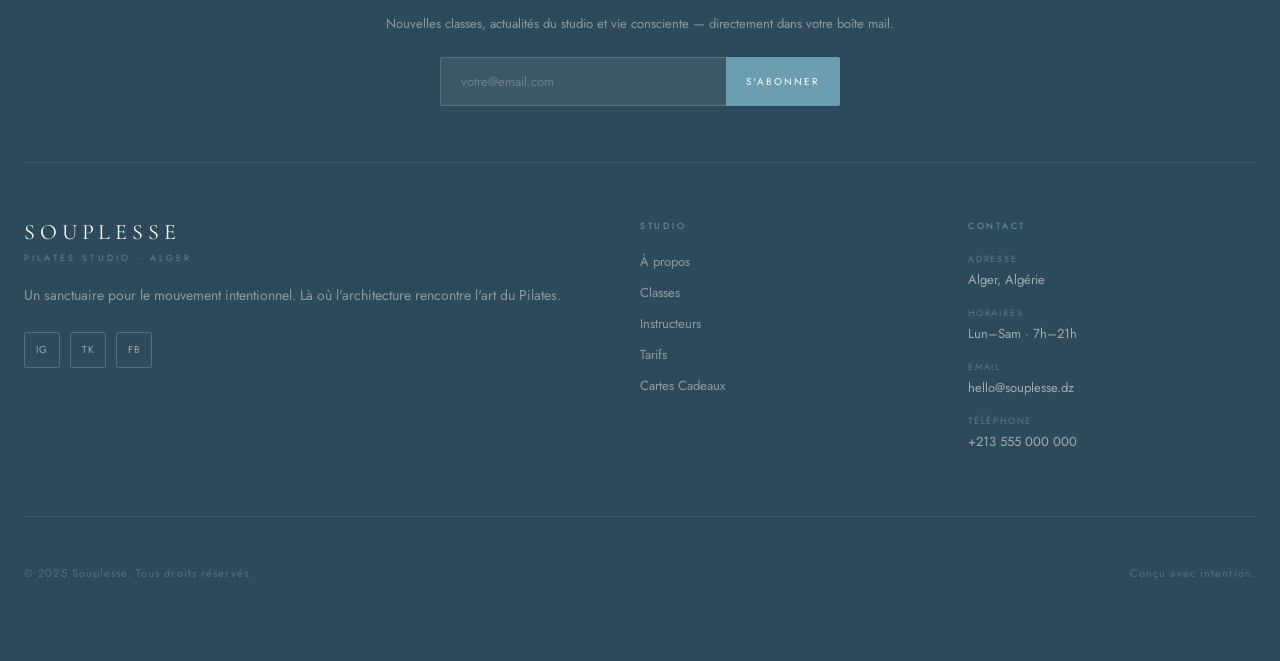
==== commit 25ba5cec: "fix(frontend): resolve E2E booking bugs and handle 401 unauthorized redirects - Added global 401 err" ====
--- a/src/main/resources/static/index.html
+++ b/src/main/resources/static/index.html
@@ -4,8 +4,8 @@
 <meta charset="UTF-8"/>
 <meta name="viewport" content="width=device-width, initial-scale=1.0"/>
 <title>Souplesse — Pilates Studio</title>
-<link rel="stylesheet" href="./css/style.css">
-<link rel="stylesheet" href="./css/classes.css">
+<link rel="stylesheet" href="css/style.css">
+<link rel="stylesheet" href="css/classes.css">
 <link rel="preconnect" href="https://fonts.googleapis.com"/>
 <link rel="stylesheet" href="https://fonts.googleapis.com/css2?family=Cormorant+Garamond:ital,wght@0,300;0,400;1,300;1,400&family=Jost:wght@300;400;500&display=swap"/>
 
@@ -264,51 +264,16 @@
       <div class="footer-contact-item"><span>Téléphone</span><span>+213 555 000 000</span></div>
     </div>
   </div>
-  <div class="footer-bottom fade-up">
-    <p>&copy; 2026 Souplesse Pilates Studio. Tous droits réservés.</p>
-  </div>
-</footer>
-
-<!-- ══ BOOKING MODAL ══════════════════════════════ -->
-<div id="bookingModal" class="modal">
-  <div class="modal-content">
-    <button class="modal-close" onclick="closeBookingModal()">×</button>
-    <h3 id="modalClassName"></h3>
-    <p id="modalDateTime"></p>
-    <p id="modalSpotsLeft"></p>
-    <div class="form-group">
-      <label>Nom</label>
-      <input type="text" id="modalLastName" placeholder="Bensalem"/>
-    </div>
-    <div class="form-group">
-      <label>Prénom</label>
-      <input type="text" id="modalFirstName" placeholder="Sofia"/>
-    </div>
-    <div class="form-group">
-      <label>Email</label>
-      <input type="email" id="modalEmail" placeholder="sofia@email.com"/>
-    </div>
-    <button class="btn-confirm" onclick="submitBooking()">Confirmer la Réservation</button>
-  </div>
-</div>
-
-<!-- ══ SCRIPTS ════════════════════════════════════ -->
-<script src="./js/api.js"></script>
-<script src="./js/navigation.js"></script>
-<script src="./js/booking.js"></script>
-<script src="./js/courses.js"></script>
-
-</body>
-</html>
-  </div>
   <div class="footer-bottom">
     <span>© 2025 Souplesse. Tous droits réservés.</span>
     <span>Conçu avec intention.</span>
   </div>
 </footer>
 
-<script src="./js/api.js"></script>
-<script src="./js/courses.js"></script>
-<script src="./js/booking.js"></script>
+<script src="js/api.js"></script>
+<script src="js/courses.js"></script>
+<script src="js/booking.js"></script>
+<script src="js/email.js"></script>
+<script src="js/main.js"></script>
 </body>
 </html>
--- a/src/main/resources/static/css/style.css
+++ b/src/main/resources/static/css/style.css
@@ -1,506 +1,469 @@
 
-    /* ── RESET & BASE ───────────────────────────────── */
-    *,*::before,*::after{box-sizing:border-box;margin:0;padding:0}
-    :root{
-    --cream:#F5F0E8;--sand:#E8D5B7;--ocean:#6B9EAF;
-    --deep:#2C4A5A;--white:#FDFCFA;--charcoal:#2A2825;
-    --serif:'Cormorant Garamond',serif;
-    --sans:'Jost',sans-serif;
-    }
-    html{scroll-behavior:smooth}
-    body{background:var(--white);color:var(--charcoal);font-family:var(--sans);overflow-x:hidden}
-    img{display:block;max-width:100%}
-    a{text-decoration:none;color:inherit}
-    button{cursor:pointer;font-family:var(--sans);border:none;background:none}
-
-    /* ── UTILITY ────────────────────────────────────── */
-    .serif{font-family:var(--serif)}
-    .sans{font-family:var(--sans)}
-    .label{font-size:10px;letter-spacing:.35em;text-transform:uppercase;font-family:var(--sans);color:var(--ocean)}
-    .fade-up{opacity:0;transform:translateY(36px);transition:opacity .85s cubic-bezier(.22,1,.36,1),transform .85s cubic-bezier(.22,1,.36,1)}
-    .fade-up.visible{opacity:1;transform:none}
-
-    /* ── NAV ────────────────────────────────────────── */
-    #nav{
-    position:fixed;top:0;left:0;right:0;z-index:100;
-    display:flex;align-items:center;justify-content:space-between;
-    padding:20px 48px;
-    transition:background .4s,backdrop-filter .4s,box-shadow .4s;
-    }
-    #nav.scrolled{
-    background:rgba(253,252,250,.94);
-    backdrop-filter:blur(18px);
-    box-shadow:0 1px 0 rgba(0,0,0,.06);
-    }
-    .nav-logo span:first-child{font-family:var(--serif);font-size:21px;letter-spacing:.22em;color:white;transition:color .4s}
-    .nav-logo span:last-child{font-size:9px;letter-spacing:.35em;text-transform:uppercase;color:rgba(255,255,255,.6);display:block;margin-top:2px;transition:color .4s}
-    #nav.scrolled .nav-logo span:first-child{color:var(--deep)}
-    #nav.scrolled .nav-logo span:last-child{color:var(--ocean)}
-    .nav-links{display:flex;align-items:center;gap:32px}
-    .nav-links a{font-size:11px;letter-spacing:.2em;text-transform:uppercase;color:white;transition:opacity .3s;padding-bottom:2px;border-bottom:1px solid transparent}
-    .nav-links a:hover{opacity:.5}
-    .nav-links a.active{border-bottom-color:currentColor}
-    #nav.scrolled .nav-links a{color:var(--charcoal)}
-    .nav-cta{
-    padding:10px 20px;font-size:10px;letter-spacing:.2em;text-transform:uppercase;
-    background:linear-gradient(135deg,var(--ocean),var(--deep));color:white!important;
-    border-radius:2px;transition:opacity .3s,transform .2s!important;border-bottom:none!important;
-    }
-    .nav-cta:hover{opacity:.9!important;transform:scale(1.04)}
-    .hamburger{display:none;flex-direction:column;gap:6px;background:none;border:none;cursor:pointer;z-index:101}
-    .hamburger span{display:block;width:24px;height:1px;background:white;transition:all .3s}
-    #nav.scrolled .hamburger span{background:var(--charcoal)}
-    .hamburger.open span:nth-child(1){transform:rotate(45deg) translate(5px,5px)}
-    .hamburger.open span:nth-child(2){opacity:0}
-    .hamburger.open span:nth-child(3){transform:rotate(-45deg) translate(5px,-5px)}
-    #mobile-menu{
-    display:none;position:fixed;top:0;left:0;right:0;
-    background:var(--white);z-index:99;padding:88px 32px 40px;
-    flex-direction:column;gap:0;
-    }
-    #mobile-menu.open{display:flex}
-    #mobile-menu a{
-    font-size:14px;letter-spacing:.2em;text-transform:uppercase;
-    color:var(--charcoal);padding:16px 0;border-bottom:1px solid var(--sand);
-    }
-
-    /* ── HERO ───────────────────────────────────────── */
-    #hero{
-    position:relative;height:100vh;min-height:700px;
-    display:flex;align-items:center;justify-content:center;overflow:hidden;
-    }
-    .hero-bg{
-    position:absolute;inset:0;
-    background:url('https://images.unsplash.com/photo-1518611012118-696072aa579a?w=1800&q=90') center/cover no-repeat;
-    transform:scale(1.08);
-    transition:transform .1s linear;
-    }
-    .hero-overlay{
-    position:absolute;inset:0;
-    background:linear-gradient(to bottom,rgba(44,74,90,.62) 0%,rgba(44,74,90,.22) 50%,rgba(44,74,90,.78) 100%);
-    }
-    .hero-wave{position:absolute;bottom:0;left:0;right:0;height:80px;z-index:2}
-    .hero-content{
-    position:relative;z-index:3;text-align:center;padding:0 24px;max-width:760px;
-    }
-    .hero-eyebrow{font-size:10px;letter-spacing:.4em;text-transform:uppercase;color:rgba(255,255,255,.7);margin-bottom:24px;animation:fadeInUp .9s .3s both}
-    .hero-title{
-    font-family:var(--serif);font-weight:300;line-height:.9;
-    font-size:clamp(60px,10vw,120px);color:white;margin-bottom:24px;
-    animation:fadeInUp .9s .5s both;
-    }
-    .hero-title em{font-style:italic;color:var(--sand)}
-    .hero-sub{
-    font-size:15px;letter-spacing:.05em;color:rgba(255,255,255,.75);
-    line-height:1.7;max-width:420px;margin:0 auto 40px;
-    animation:fadeInUp .9s .8s both;
-    }
-    .hero-btns{display:flex;flex-wrap:wrap;gap:16px;justify-content:center;animation:fadeInUp .9s 1s both}
-    .btn-primary{
-    position:relative;padding:16px 40px;font-size:11px;letter-spacing:.25em;text-transform:uppercase;
-    background:var(--ocean);color:white;border-radius:2px;overflow:hidden;
-    transition:transform .2s,box-shadow .3s;
-    }
-    .btn-primary:hover{transform:scale(1.04);box-shadow:0 0 32px rgba(107,158,175,.5)}
-    .btn-outline{
-    padding:16px 40px;font-size:11px;letter-spacing:.25em;text-transform:uppercase;
-    border:1px solid rgba(255,255,255,.4);color:rgba(255,255,255,.9);border-radius:2px;
-    transition:border-color .3s,background .3s;
-    }
-    .btn-outline:hover{border-color:white;background:rgba(255,255,255,.1)}
-
-    /* floating studio card */
-    .hero-card{
-    position:absolute;right:48px;bottom:100px;z-index:4;
-    width:180px;height:230px;border-radius:3px;overflow:hidden;
-    box-shadow:0 20px 60px rgba(0,0,0,.4);
-    animation:fadeInRight 1s 1.4s both;
-    }
-    .hero-card img{width:100%;height:100%;object-fit:cover;transition:opacity .8s}
-    .hero-card-overlay{position:absolute;inset:0;background:linear-gradient(to top,rgba(44,74,90,.5),transparent 60%)}
-    .hero-card-label{
-    position:absolute;bottom:12px;left:12px;
-    font-size:9px;letter-spacing:.3em;text-transform:uppercase;color:rgba(255,255,255,.9);
-    }
-    .hero-card-dots{position:absolute;top:12px;right:12px;display:flex;gap:4px}
-    .hero-card-dots button{width:6px;height:6px;border-radius:50%;background:rgba(255,255,255,.4);transition:background .3s}
-    .hero-card-dots button.active{background:white}
-    .scroll-hint{
-    position:absolute;bottom:40px;left:50%;transform:translateX(-50%);
-    display:flex;flex-direction:column;align-items:center;gap:8px;
-    color:rgba(255,255,255,.5);z-index:3;animation:bob 2.5s ease-in-out infinite;
-    }
-    .scroll-hint span{font-size:9px;letter-spacing:.3em;text-transform:uppercase}
-    .scroll-hint div{width:1px;height:32px;background:rgba(255,255,255,.5)}
-
-    /* ── STUDIO SHOWCASE ────────────────────────────── */
-    #studio{background:var(--white)}
-    .tab-bar{display:flex}
-    .tab-bar button{
-    flex:1;padding:20px;font-size:11px;letter-spacing:.25em;text-transform:uppercase;
-    border-bottom:1px solid var(--sand);transition:all .3s;
-    }
-    .tab-bar button.active{background:var(--deep);color:white;border-bottom-color:var(--deep)}
-    .tab-bar button:not(.active){color:var(--charcoal);background:var(--cream)}
-    .studio-panel{display:none;grid-template-columns:1fr 1fr;min-height:460px}
-    .studio-panel.active{display:grid}
-    .studio-panel-img{position:relative;overflow:hidden;min-height:360px}
-    .studio-panel-img img{width:100%;height:100%;object-fit:cover;animation:zoomIn 1.2s cubic-bezier(.22,1,.36,1) both}
-    .studio-panel-text{
-    display:flex;flex-direction:column;justify-content:center;
-    padding:56px 64px;background:var(--white);
-    }
-    .studio-panel-text h2{
-    font-family:var(--serif);font-weight:300;line-height:1.1;
-    font-size:clamp(30px,4vw,50px);color:var(--deep);margin:12px 0 20px;
-    }
-    .studio-panel-text p{font-size:15px;line-height:1.75;color:#6B6560;margin-bottom:32px}
-    .studio-stats{display:flex;gap:40px}
-    .stat-num{font-family:var(--serif);font-size:30px;font-weight:300;color:var(--deep)}
-    .stat-label{font-size:9px;letter-spacing:.15em;text-transform:uppercase;color:var(--ocean);margin-top:2px}
-
-    /* ── CLASSES ────────────────────────────────────── */
-    #classes{padding:96px 24px;background:var(--cream)}
-    .section-header{text-align:center;margin-bottom:48px}
-    .section-title{
-    font-family:var(--serif);font-weight:300;
-    font-size:clamp(32px,5vw,60px);color:var(--deep);line-height:1.1;margin-top:12px;
-    }
-    .filter-bar{display:flex;flex-wrap:wrap;justify-content:center;gap:8px;margin-bottom:40px}
-    .filter-btn{
-    padding:8px 16px;font-size:10px;letter-spacing:.2em;text-transform:uppercase;
-    border:1px solid rgba(0,0,0,.08);border-radius:2px;transition:all .2s;
-    background:rgba(255,255,255,.7);color:var(--charcoal);
-    }
-    .filter-btn.active,.filter-btn:hover{background:var(--deep);color:white;border-color:var(--deep)}
-    .courses-grid{
-    display:grid;grid-template-columns:repeat(3,1fr);
-    gap:24px;max-width:1152px;margin:0 auto;
-    }
-    .course-card{
-    position:relative;border-radius:3px;overflow:hidden;aspect-ratio:3/4;cursor:pointer;
-    transition:transform .4s cubic-bezier(.22,1,.36,1);
-    }
-    .course-card:hover{transform:translateY(-6px)}
-    .course-img{width:100%;height:100%;object-fit:cover;transition:transform .7s}
-    .course-card:hover .course-img{transform:scale(1.1)}
-    .course-gradient{
-    position:absolute;inset:0;
-    background:linear-gradient(to top,rgba(44,74,90,.9) 0%,transparent 55%);
-    }
-    .course-base{position:absolute;bottom:0;left:0;right:0;padding:20px}
-    .course-instructor{font-size:10px;letter-spacing:.2em;text-transform:uppercase;color:var(--sand);margin-bottom:6px}
-    .course-title{font-family:var(--serif);font-size:20px;font-weight:300;color:white;line-height:1.2}
-    .course-overlay{
-    position:absolute;inset:0;
-    background:rgba(44,74,90,.93);
-    display:flex;flex-direction:column;align-items:center;justify-content:center;
-    padding:24px;text-align:center;
-    opacity:0;transition:opacity .3s;
-    }
-    .course-card:hover .course-overlay{opacity:1}
-    .course-divider{width:40px;height:1px;background:var(--sand);margin:0 auto 20px}
-    .level-badge{
-    display:inline-block;padding:4px 10px;
-    font-size:9px;letter-spacing:.18em;text-transform:uppercase;
-    border-radius:2px;color:white;margin-bottom:12px;
-    }
-    .course-duration{font-size:11px;color:rgba(255,255,255,.6);margin-bottom:16px}
-    .course-spots{font-size:11px;color:rgba(255,255,255,.5);margin-bottom:20px}
-    .btn-book{
-    padding:10px 32px;font-size:10px;letter-spacing:.2em;text-transform:uppercase;
-    border:1px solid rgba(255,255,255,.4);color:white;border-radius:2px;
-    transition:all .2s;background:transparent;
-    }
-    .btn-book:hover,.btn-book.booked{background:var(--ocean);border-color:var(--ocean)}
-    .tag-badge{
-    position:absolute;top:16px;left:16px;
-    padding:4px 12px;font-size:9px;letter-spacing:.2em;text-transform:uppercase;
-    background:var(--ocean);color:white;border-radius:2px;
-    }
-    .spots-badge{
-    position:absolute;top:16px;right:16px;
-    padding:4px 10px;font-size:9px;letter-spacing:.15em;text-transform:uppercase;
-    background:rgba(196,113,91,.88);color:white;border-radius:2px;
-    }
-
-    /* ── BOOKING ────────────────────────────────────── */
-    #booking{
-    padding:96px 24px;
-    background:linear-gradient(135deg,var(--deep) 0%,#1a3040 100%);
-    }
-    .booking-glass{
-    max-width:900px;margin:0 auto;
-    padding:48px;
-    background:rgba(255,255,255,.07);
-    backdrop-filter:blur(20px);
-    border:1px solid rgba(255,255,255,.12);
-    border-radius:4px;
-    }
-    .steps{display:flex;align-items:center;justify-content:center;gap:12px;margin-bottom:40px}
-    .step-dot{
-    width:28px;height:28px;border-radius:50%;display:flex;align-items:center;justify-content:center;
-    font-size:11px;transition:all .3s;
-    background:rgba(255,255,255,.15);color:rgba(255,255,255,.4);
-    }
-    .step-dot.active{background:var(--sand);color:var(--deep)}
-    .step-dot.done{background:var(--ocean);color:white}
-    .step-label{font-size:10px;letter-spacing:.2em;text-transform:uppercase;color:rgba(255,255,255,.35);transition:color .3s}
-    .step-label.active{color:white}
-    .step-sep{width:32px;height:1px;background:rgba(255,255,255,.15)}
-    .booking-step{display:none}
-    .booking-step.active{display:block}
-    .booking-grid{display:grid;grid-template-columns:1fr 1fr;gap:40px}
-    .cal-header{display:flex;align-items:center;justify-content:space-between;margin-bottom:20px}
-    .cal-month{font-family:var(--serif);font-size:18px;font-weight:300;color:white}
-    .cal-nav{display:flex;gap:4px}
-    .cal-nav button{
-    width:32px;height:32px;border-radius:50%;color:rgba(255,255,255,.6);
-    display:flex;align-items:center;justify-content:center;font-size:16px;
-    transition:all .2s;
-    }
-    .cal-nav button:hover{background:rgba(255,255,255,.1);color:white}
-    .cal-grid{display:grid;grid-template-columns:repeat(7,1fr);gap:4px}
-    .cal-day-label{
-    text-align:center;font-size:9px;letter-spacing:.2em;text-transform:uppercase;
-    color:rgba(255,255,255,.3);padding:4px 0;
-    }
-    .cal-day{
-    aspect-ratio:1;display:flex;align-items:center;justify-content:center;
-    border-radius:50%;font-size:13px;color:rgba(255,255,255,.8);
-    transition:all .2s;cursor:pointer;
-    }
-    .cal-day:hover{background:rgba(255,255,255,.1)}
-    .cal-day.past{color:rgba(255,255,255,.2);cursor:not-allowed;pointer-events:none}
-    .cal-day.selected{background:var(--ocean);color:white}
-    .class-types{display:flex;flex-wrap:wrap;gap:8px;margin-top:20px}
-    .class-type-btn{
-    padding:8px 12px;font-size:10px;letter-spacing:.15em;text-transform:uppercase;
-    border:1px solid rgba(255,255,255,.12);color:rgba(255,255,255,.7);border-radius:2px;
-    transition:all .2s;
-    }
-    .class-type-btn.active,.class-type-btn:hover{
-    background:var(--sand);color:var(--deep);border-color:var(--sand);
-    }
-    .times-grid{display:grid;grid-template-columns:repeat(4,1fr);gap:8px;margin-top:12px}
-    .time-btn{
-    padding:10px;font-size:11px;text-align:center;
-    border:1px solid rgba(255,255,255,.12);color:rgba(255,255,255,.7);border-radius:2px;
-    transition:all .2s;
-    }
-    .time-btn:hover{border-color:var(--ocean);color:white}
-    .time-btn.selected{background:var(--ocean);border-color:var(--ocean);color:white}
-    .section-sublabel{font-size:10px;letter-spacing:.2em;text-transform:uppercase;color:var(--ocean);margin-bottom:12px;margin-top:20px}
-    .btn-continue{
-    width:100%;margin-top:24px;padding:16px;
-    font-size:11px;letter-spacing:.25em;text-transform:uppercase;
-    border-radius:2px;color:rgba(255,255,255,.3);
-    background:rgba(255,255,255,.08);transition:all .3s;cursor:not-allowed;
-    }
-    .btn-continue.ready{
-    background:linear-gradient(135deg,var(--ocean),var(--deep));
-    color:white;cursor:pointer;
-    }
-    .btn-continue.ready:hover{opacity:.9;transform:scale(1.01)}
-    .booking-form{max-width:440px;margin:0 auto}
-    .booking-summary{
-    text-align:center;margin-bottom:28px;
-    font-size:14px;color:rgba(255,255,255,.5);
-    }
-    .booking-summary strong{color:var(--sand);font-weight:400}
-    .form-group{margin-bottom:16px}
-    .form-group label{
-    display:block;font-size:10px;letter-spacing:.2em;text-transform:uppercase;
-    color:var(--ocean);margin-bottom:8px;
-    }
-    .form-group input{
-    width:100%;padding:14px 16px;font-size:14px;outline:none;
-    background:rgba(255,255,255,.08);border:1px solid rgba(255,255,255,.15);
-    border-radius:2px;color:white;font-family:var(--sans);transition:border .2s;
-    }
-    .form-group input:focus{border-color:var(--ocean)}
-    .form-group input::placeholder{color:rgba(255,255,255,.25)}
-    .form-btns{display:flex;gap:12px;margin-top:24px}
-    .btn-back{
-    flex:1;padding:14px;font-size:10px;letter-spacing:.2em;text-transform:uppercase;
-    border:1px solid rgba(255,255,255,.2);color:rgba(255,255,255,.6);border-radius:2px;
-    transition:all .2s;
-    }
-    .btn-back:hover{border-color:rgba(255,255,255,.5);color:white}
-    .btn-confirm{
-    flex:2;padding:14px;font-size:10px;letter-spacing:.25em;text-transform:uppercase;
-    background:linear-gradient(135deg,var(--ocean),var(--deep));color:white;border-radius:2px;
-    transition:all .2s;
-    }
-    .btn-confirm:hover{opacity:.9}
-    .booking-done{text-align:center;padding:40px 0}
-    .done-check{
-    width:72px;height:72px;border-radius:50%;background:var(--ocean);
-    display:flex;align-items:center;justify-content:center;margin:0 auto 28px;
-    animation:popIn .5s cubic-bezier(.22,1,.36,1) both;
-    }
-    .done-check svg{width:32px;height:32px}
-    .done-title{font-family:var(--serif);font-size:32px;font-weight:300;color:white;margin-bottom:10px}
-    .done-detail{font-size:14px;color:rgba(255,255,255,.6);margin-bottom:6px}
-    .done-date{font-size:15px;color:var(--sand);margin-bottom:24px}
-    .btn-again{
-    font-size:10px;letter-spacing:.25em;text-transform:uppercase;
-    border-bottom:1px solid var(--ocean);color:var(--ocean);padding-bottom:2px;
-    transition:opacity .2s;
-    }
-    .btn-again:hover{opacity:.7}
-
-    /* ── TESTIMONIALS ───────────────────────────────── */
-    #testimonials{padding:96px 24px;background:var(--cream);overflow:hidden}
-    .testimonials-inner{max-width:720px;margin:0 auto;text-align:center}
-    .quote-mark{font-family:var(--serif);font-size:60px;color:var(--sand);line-height:1}
-    .testimonial-text{
-    font-family:var(--serif);font-weight:300;line-height:1.55;
-    font-size:clamp(18px,3vw,28px);color:var(--deep);
-    margin-bottom:28px;
-    transition:opacity .4s,transform .4s;
-    }
-    .testimonial-name{font-size:12px;letter-spacing:.15em;text-transform:uppercase;color:var(--charcoal)}
-    .testimonial-role{font-size:10px;letter-spacing:.15em;text-transform:uppercase;color:var(--ocean);margin-top:4px}
-    .testi-dots{display:flex;justify-content:center;gap:10px;margin-top:28px}
-    .testi-dot{height:1px;background:var(--sand);transition:all .3s;border:none;cursor:pointer}
-    .testi-dot.active{background:var(--ocean);width:32px}
-    .testi-dot:not(.active){width:16px}
-    .swipe-hint{font-size:9px;letter-spacing:.2em;text-transform:uppercase;color:rgba(42,40,37,.4);margin-top:14px}
-
-    /* ── COMMUNITY ──────────────────────────────────── */
-    #community{padding:96px 24px;background:var(--white)}
-    .gallery-grid{
-    display:grid;grid-template-columns:repeat(3,1fr);
-    gap:10px;max-width:1152px;margin:32px auto 0;
-    }
-    .gallery-cell{position:relative;aspect-ratio:1;overflow:hidden;cursor:pointer}
-    .gallery-cell img{width:100%;height:100%;object-fit:cover;transition:transform .7s}
-    .gallery-cell:hover img{transform:scale(1.09)}
-    .gallery-hover{
-    position:absolute;inset:0;
-    background:rgba(44,74,90,.7);
-    display:flex;flex-direction:column;align-items:center;justify-content:center;
-    opacity:0;transition:opacity .3s;
-    }
-    .gallery-cell:hover .gallery-hover{opacity:1}
-    .gallery-likes{display:flex;align-items:center;gap:6px;color:white;font-size:14px}
-    .gallery-caption{font-size:11px;color:rgba(255,255,255,.8);margin-top:6px}
-    .gallery-studio-tag{
-    position:absolute;top:10px;left:10px;
-    background:rgba(44,74,90,.85);color:white;
-    font-size:8px;letter-spacing:.25em;text-transform:uppercase;
-    padding:3px 8px;border-radius:2px;
-    }
-    .ig-link{
-    display:inline-flex;align-items:center;gap:12px;
-    font-size:11px;letter-spacing:.2em;text-transform:uppercase;
-    color:var(--ocean);margin-top:32px;
-    transition:gap .3s;
-    }
-    .ig-link:hover{gap:20px}
-
-    /* ── FOOTER ─────────────────────────────────────── */
-    #footer{padding:80px 24px;background:var(--deep)}
-    .footer-newsletter{text-align:center;margin-bottom:56px;padding-bottom:56px;border-bottom:1px solid rgba(255,255,255,.08)}
-    .footer-newsletter h3{font-family:var(--serif);font-size:32px;font-weight:300;color:white;margin-bottom:10px}
-    .footer-newsletter p{font-size:13px;color:rgba(255,255,255,.45);margin-bottom:24px}
-    .newsletter-form{display:flex;max-width:400px;margin:0 auto}
-    .newsletter-form input{
-    flex:1;padding:14px 20px;font-size:13px;outline:none;
-    background:rgba(255,255,255,.08);border:1px solid rgba(255,255,255,.15);
-    border-right:none;border-radius:2px 0 0 2px;
-    color:white;font-family:var(--sans);
-    }
-    .newsletter-form input::placeholder{color:rgba(255,255,255,.25)}
-    .newsletter-form button{
-    padding:14px 20px;font-size:10px;letter-spacing:.2em;text-transform:uppercase;
-    background:var(--ocean);color:white;border-radius:0 2px 2px 0;
-    transition:opacity .2s;white-space:nowrap;
-    }
-    .newsletter-form button:hover{opacity:.85}
-    .newsletter-thanks{color:var(--ocean);font-size:13px;display:none}
-    .footer-grid{display:grid;grid-template-columns:2fr 1fr 1fr;gap:40px;margin-bottom:48px;padding-bottom:48px;border-bottom:1px solid rgba(255,255,255,.08)}
-    .footer-brand-name{font-family:var(--serif);font-size:22px;letter-spacing:.22em;color:white;margin-bottom:6px}
-    .footer-brand-sub{font-size:9px;letter-spacing:.35em;text-transform:uppercase;color:rgba(255,255,255,.3);margin-bottom:20px}
-    .footer-brand-desc{font-size:14px;line-height:1.7;color:rgba(255,255,255,.45);margin-bottom:24px}
-    .footer-socials{display:flex;gap:10px}
-    .footer-social{
-    width:36px;height:36px;display:flex;align-items:center;justify-content:center;
-    border:1px solid rgba(255,255,255,.2);color:rgba(255,255,255,.55);
-    font-size:10px;letter-spacing:.1em;border-radius:2px;
-    transition:all .2s;
-    }
-    .footer-social:hover{transform:translateY(-2px);border-color:rgba(255,255,255,.5);color:white}
-    .footer-col-title{font-size:9px;letter-spacing:.3em;text-transform:uppercase;color:var(--ocean);margin-bottom:20px}
-    .footer-col a{display:block;font-size:13px;color:rgba(255,255,255,.45);margin-bottom:12px;transition:opacity .2s}
-    .footer-col a:hover{opacity:.8}
-    .footer-contact-item{margin-bottom:16px}
-    .footer-contact-item span:first-child{font-size:9px;letter-spacing:.2em;text-transform:uppercase;color:rgba(255,255,255,.25);display:block;margin-bottom:2px}
-    .footer-contact-item span:last-child{font-size:13px;color:rgba(255,255,255,.55)}
-    .footer-bottom{display:flex;justify-content:space-between;align-items:center;font-size:11px;letter-spacing:.1em;color:rgba(255,255,255,.2)}
-
-    /* ── MODAL ──────────────────────────────────────── */
-    #bookingModal{
-    display:none;position:fixed;top:0;left:0;right:0;bottom:0;z-index:1000;
-    align-items:center;justify-content:center;
-    background:rgba(0,0,0,.5);backdrop-filter:blur(4px);
-    padding:20px;
-    }
-    .modal-content{
-    background:white;border-radius:8px;padding:32px;max-width:400px;width:100%;
-    box-shadow:0 20px 60px rgba(0,0,0,.3);
-    animation:slideUp .3s cubic-bezier(.22,1,.36,1);
-    }
-    .modal-close{
-    position:absolute;top:12px;right:12px;width:32px;height:32px;
-    display:flex;align-items:center;justify-content:center;
-    font-size:24px;color:var(--charcoal);opacity:.6;
-    transition:opacity .2s;
-    }
-    .modal-close:hover{opacity:1}
-    .modal-content h3{font-family:var(--serif);font-size:24px;margin-bottom:12px;color:var(--deep)}
-    .modal-content p{font-size:13px;color:var(--charcoal);margin-bottom:8px}
-    .modal-content .form-group{margin-bottom:16px}
-    .modal-content .form-group label{display:block;font-size:10px;letter-spacing:.1em;text-transform:uppercase;color:var(--ocean);margin-bottom:6px}
-    .modal-content .form-group input{
-    width:100%;padding:10px;border:1px solid #ddd;border-radius:4px;
-    font-size:13px;font-family:var(--sans);
-    }
-    .modal-content .form-group input:focus{outline:none;border-color:var(--ocean)}
-    .btn-confirm{
-    width:100%;padding:14px;background:var(--ocean);color:white;border:none;
-    border-radius:4px;font-size:12px;letter-spacing:.1em;font-weight:600;
-    cursor:pointer;margin-top:16px;transition:opacity .2s;
-    }
-    .btn-confirm:hover{opacity:.9}
-
-    @keyframes slideUp{from{transform:translateY(60px);opacity:0}to{transform:translateY(0);opacity:1}}
-
-    /* ── ANIMATIONS ─────────────────────────────────── */
-    @keyframes fadeInUp{from{opacity:0;transform:translateY(30px)}to{opacity:1;transform:none}}
-    @keyframes fadeInRight{from{opacity:0;transform:translateX(40px)}to{opacity:1;transform:none}}
-    @keyframes zoomIn{from{transform:scale(1.06)}to{transform:scale(1)}}
-    @keyframes popIn{0%{transform:scale(0)}70%{transform:scale(1.15)}100%{transform:scale(1)}}
-    @keyframes bob{0%,100%{transform:translateX(-50%) translateY(0)}50%{transform:translateX(-50%) translateY(6px)}}
-
-    /* ── RESPONSIVE ─────────────────────────────────── */
-    @media(max-width:900px){
-    #nav{padding:18px 24px}
-    .nav-links{display:none}
-    .hamburger{display:flex}
-    .hero-card{display:none}
-    .studio-panel{grid-template-columns:1fr}
-    .studio-panel-text{padding:36px 28px}
-    .courses-grid{grid-template-columns:repeat(2,1fr)}
-    .booking-grid{grid-template-columns:1fr}
-    .footer-grid{grid-template-columns:1fr}
-    .gallery-grid{grid-template-columns:repeat(3,1fr)}
-    }
-    @media(max-width:600px){
-    .hero-btns{flex-direction:column;align-items:center}
-    .courses-grid{grid-template-columns:repeat(2,1fr);gap:12px}
-    .gallery-grid{grid-template-columns:repeat(3,1fr);gap:6px}
-    .booking-glass{padding:28px 20px}
-    .times-grid{grid-template-columns:repeat(4,1fr)}
-    }+/* ── RESET & BASE ───────────────────────────────── */
+*,*::before,*::after{box-sizing:border-box;margin:0;padding:0}
+:root{
+  --cream:#F5F0E8;--sand:#E8D5B7;--ocean:#6B9EAF;
+  --deep:#2C4A5A;--white:#FDFCFA;--charcoal:#2A2825;
+  --serif:'Cormorant Garamond',serif;
+  --sans:'Jost',sans-serif;
+}
+html{scroll-behavior:smooth}
+body{background:var(--white);color:var(--charcoal);font-family:var(--sans);overflow-x:hidden}
+img{display:block;max-width:100%}
+a{text-decoration:none;color:inherit}
+button{cursor:pointer;font-family:var(--sans);border:none;background:none}
+
+/* ── UTILITY ────────────────────────────────────── */
+.serif{font-family:var(--serif)}
+.sans{font-family:var(--sans)}
+.label{font-size:10px;letter-spacing:.35em;text-transform:uppercase;font-family:var(--sans);color:var(--ocean)}
+.fade-up{opacity:0;transform:translateY(36px);transition:opacity .85s cubic-bezier(.22,1,.36,1),transform .85s cubic-bezier(.22,1,.36,1)}
+.fade-up.visible{opacity:1;transform:none}
+
+/* ── NAV ────────────────────────────────────────── */
+#nav{
+  position:fixed;top:0;left:0;right:0;z-index:100;
+  display:flex;align-items:center;justify-content:space-between;
+  padding:20px 48px;
+  transition:background .4s,backdrop-filter .4s,box-shadow .4s;
+}
+#nav.scrolled{
+  background:rgba(253,252,250,.94);
+  backdrop-filter:blur(18px);
+  box-shadow:0 1px 0 rgba(0,0,0,.06);
+}
+.nav-logo span:first-child{font-family:var(--serif);font-size:21px;letter-spacing:.22em;color:white;transition:color .4s}
+.nav-logo span:last-child{font-size:9px;letter-spacing:.35em;text-transform:uppercase;color:rgba(255,255,255,.6);display:block;margin-top:2px;transition:color .4s}
+#nav.scrolled .nav-logo span:first-child{color:var(--deep)}
+#nav.scrolled .nav-logo span:last-child{color:var(--ocean)}
+.nav-links{display:flex;align-items:center;gap:32px}
+.nav-links a{font-size:11px;letter-spacing:.2em;text-transform:uppercase;color:white;transition:opacity .3s;padding-bottom:2px;border-bottom:1px solid transparent}
+.nav-links a:hover{opacity:.5}
+.nav-links a.active{border-bottom-color:currentColor}
+#nav.scrolled .nav-links a{color:var(--charcoal)}
+.nav-cta{
+  padding:10px 20px;font-size:10px;letter-spacing:.2em;text-transform:uppercase;
+  background:linear-gradient(135deg,var(--ocean),var(--deep));color:white!important;
+  border-radius:2px;transition:opacity .3s,transform .2s!important;border-bottom:none!important;
+}
+.nav-cta:hover{opacity:.9!important;transform:scale(1.04)}
+.hamburger{display:none;flex-direction:column;gap:6px;background:none;border:none;cursor:pointer;z-index:101}
+.hamburger span{display:block;width:24px;height:1px;background:white;transition:all .3s}
+#nav.scrolled .hamburger span{background:var(--charcoal)}
+.hamburger.open span:nth-child(1){transform:rotate(45deg) translate(5px,5px)}
+.hamburger.open span:nth-child(2){opacity:0}
+.hamburger.open span:nth-child(3){transform:rotate(-45deg) translate(5px,-5px)}
+#mobile-menu{
+  display:none;position:fixed;top:0;left:0;right:0;
+  background:var(--white);z-index:99;padding:88px 32px 40px;
+  flex-direction:column;gap:0;
+}
+#mobile-menu.open{display:flex}
+#mobile-menu a{
+  font-size:14px;letter-spacing:.2em;text-transform:uppercase;
+  color:var(--charcoal);padding:16px 0;border-bottom:1px solid var(--sand);
+}
+
+/* ── HERO ───────────────────────────────────────── */
+#hero{
+  position:relative;height:100vh;min-height:700px;
+  display:flex;align-items:center;justify-content:center;overflow:hidden;
+}
+.hero-bg{
+  position:absolute;inset:0;
+  background:url('https://images.unsplash.com/photo-1518611012118-696072aa579a?w=1800&q=90') center/cover no-repeat;
+  transform:scale(1.08);
+  transition:transform .1s linear;
+}
+.hero-overlay{
+  position:absolute;inset:0;
+  background:linear-gradient(to bottom,rgba(44,74,90,.62) 0%,rgba(44,74,90,.22) 50%,rgba(44,74,90,.78) 100%);
+}
+.hero-wave{position:absolute;bottom:0;left:0;right:0;height:80px;z-index:2}
+.hero-content{
+  position:relative;z-index:3;text-align:center;padding:0 24px;max-width:760px;
+}
+.hero-eyebrow{font-size:10px;letter-spacing:.4em;text-transform:uppercase;color:rgba(255,255,255,.7);margin-bottom:24px;animation:fadeInUp .9s .3s both}
+.hero-title{
+  font-family:var(--serif);font-weight:300;line-height:.9;
+  font-size:clamp(60px,10vw,120px);color:white;margin-bottom:24px;
+  animation:fadeInUp .9s .5s both;
+}
+.hero-title em{font-style:italic;color:var(--sand)}
+.hero-sub{
+  font-size:15px;letter-spacing:.05em;color:rgba(255,255,255,.75);
+  line-height:1.7;max-width:420px;margin:0 auto 40px;
+  animation:fadeInUp .9s .8s both;
+}
+.hero-btns{display:flex;flex-wrap:wrap;gap:16px;justify-content:center;animation:fadeInUp .9s 1s both}
+.btn-primary{
+  position:relative;padding:16px 40px;font-size:11px;letter-spacing:.25em;text-transform:uppercase;
+  background:var(--ocean);color:white;border-radius:2px;overflow:hidden;
+  transition:transform .2s,box-shadow .3s;
+}
+.btn-primary:hover{transform:scale(1.04);box-shadow:0 0 32px rgba(107,158,175,.5)}
+.btn-outline{
+  padding:16px 40px;font-size:11px;letter-spacing:.25em;text-transform:uppercase;
+  border:1px solid rgba(255,255,255,.4);color:rgba(255,255,255,.9);border-radius:2px;
+  transition:border-color .3s,background .3s;
+}
+.btn-outline:hover{border-color:white;background:rgba(255,255,255,.1)}
+
+/* floating studio card */
+.hero-card{
+  position:absolute;right:48px;bottom:100px;z-index:4;
+  width:180px;height:230px;border-radius:3px;overflow:hidden;
+  box-shadow:0 20px 60px rgba(0,0,0,.4);
+  animation:fadeInRight 1s 1.4s both;
+}
+.hero-card img{width:100%;height:100%;object-fit:cover;transition:opacity .8s}
+.hero-card-overlay{position:absolute;inset:0;background:linear-gradient(to top,rgba(44,74,90,.5),transparent 60%)}
+.hero-card-label{
+  position:absolute;bottom:12px;left:12px;
+  font-size:9px;letter-spacing:.3em;text-transform:uppercase;color:rgba(255,255,255,.9);
+}
+.hero-card-dots{position:absolute;top:12px;right:12px;display:flex;gap:4px}
+.hero-card-dots button{width:6px;height:6px;border-radius:50%;background:rgba(255,255,255,.4);transition:background .3s}
+.hero-card-dots button.active{background:white}
+.scroll-hint{
+  position:absolute;bottom:40px;left:50%;transform:translateX(-50%);
+  display:flex;flex-direction:column;align-items:center;gap:8px;
+  color:rgba(255,255,255,.5);z-index:3;animation:bob 2.5s ease-in-out infinite;
+}
+.scroll-hint span{font-size:9px;letter-spacing:.3em;text-transform:uppercase}
+.scroll-hint div{width:1px;height:32px;background:rgba(255,255,255,.5)}
+
+/* ── STUDIO SHOWCASE ────────────────────────────── */
+#studio{background:var(--white)}
+.tab-bar{display:flex}
+.tab-bar button{
+  flex:1;padding:20px;font-size:11px;letter-spacing:.25em;text-transform:uppercase;
+  border-bottom:1px solid var(--sand);transition:all .3s;
+}
+.tab-bar button.active{background:var(--deep);color:white;border-bottom-color:var(--deep)}
+.tab-bar button:not(.active){color:var(--charcoal);background:var(--cream)}
+.studio-panel{display:none;grid-template-columns:1fr 1fr;min-height:460px}
+.studio-panel.active{display:grid}
+.studio-panel-img{position:relative;overflow:hidden;min-height:360px}
+.studio-panel-img img{width:100%;height:100%;object-fit:cover;animation:zoomIn 1.2s cubic-bezier(.22,1,.36,1) both}
+.studio-panel-text{
+  display:flex;flex-direction:column;justify-content:center;
+  padding:56px 64px;background:var(--white);
+}
+.studio-panel-text h2{
+  font-family:var(--serif);font-weight:300;line-height:1.1;
+  font-size:clamp(30px,4vw,50px);color:var(--deep);margin:12px 0 20px;
+}
+.studio-panel-text p{font-size:15px;line-height:1.75;color:#6B6560;margin-bottom:32px}
+.studio-stats{display:flex;gap:40px}
+.stat-num{font-family:var(--serif);font-size:30px;font-weight:300;color:var(--deep)}
+.stat-label{font-size:9px;letter-spacing:.15em;text-transform:uppercase;color:var(--ocean);margin-top:2px}
+
+/* ── CLASSES ────────────────────────────────────── */
+#classes{padding:96px 24px;background:var(--cream)}
+.section-header{text-align:center;margin-bottom:48px}
+.section-title{
+  font-family:var(--serif);font-weight:300;
+  font-size:clamp(32px,5vw,60px);color:var(--deep);line-height:1.1;margin-top:12px;
+}
+.filter-bar{display:flex;flex-wrap:wrap;justify-content:center;gap:8px;margin-bottom:40px}
+.filter-btn{
+  padding:8px 16px;font-size:10px;letter-spacing:.2em;text-transform:uppercase;
+  border:1px solid rgba(0,0,0,.08);border-radius:2px;transition:all .2s;
+  background:rgba(255,255,255,.7);color:var(--charcoal);
+}
+.filter-btn.active,.filter-btn:hover{background:var(--deep);color:white;border-color:var(--deep)}
+.courses-grid{
+  display:grid;grid-template-columns:repeat(3,1fr);
+  gap:24px;max-width:1152px;margin:0 auto;
+}
+.course-card{
+  position:relative;border-radius:3px;overflow:hidden;aspect-ratio:3/4;cursor:pointer;
+  transition:transform .4s cubic-bezier(.22,1,.36,1);
+}
+.course-card:hover{transform:translateY(-6px)}
+.course-img{width:100%;height:100%;object-fit:cover;transition:transform .7s}
+.course-card:hover .course-img{transform:scale(1.1)}
+.course-gradient{
+  position:absolute;inset:0;
+  background:linear-gradient(to top,rgba(44,74,90,.9) 0%,transparent 55%);
+}
+.course-base{position:absolute;bottom:0;left:0;right:0;padding:20px}
+.course-instructor{font-size:10px;letter-spacing:.2em;text-transform:uppercase;color:var(--sand);margin-bottom:6px}
+.course-title{font-family:var(--serif);font-size:20px;font-weight:300;color:white;line-height:1.2}
+.course-overlay{
+  position:absolute;inset:0;
+  background:rgba(44,74,90,.93);
+  display:flex;flex-direction:column;align-items:center;justify-content:center;
+  padding:24px;text-align:center;
+  opacity:0;transition:opacity .3s;
+}
+.course-card:hover .course-overlay{opacity:1}
+.course-divider{width:40px;height:1px;background:var(--sand);margin:0 auto 20px}
+.level-badge{
+  display:inline-block;padding:4px 10px;
+  font-size:9px;letter-spacing:.18em;text-transform:uppercase;
+  border-radius:2px;color:white;margin-bottom:12px;
+}
+.course-duration{font-size:11px;color:rgba(255,255,255,.6);margin-bottom:16px}
+.course-spots{font-size:11px;color:rgba(255,255,255,.5);margin-bottom:20px}
+.btn-book{
+  padding:10px 32px;font-size:10px;letter-spacing:.2em;text-transform:uppercase;
+  border:1px solid rgba(255,255,255,.4);color:white;border-radius:2px;
+  transition:all .2s;background:transparent;
+}
+.btn-book:hover,.btn-book.booked{background:var(--ocean);border-color:var(--ocean)}
+.tag-badge{
+  position:absolute;top:16px;left:16px;
+  padding:4px 12px;font-size:9px;letter-spacing:.2em;text-transform:uppercase;
+  background:var(--ocean);color:white;border-radius:2px;
+}
+.spots-badge{
+  position:absolute;top:16px;right:16px;
+  padding:4px 10px;font-size:9px;letter-spacing:.15em;text-transform:uppercase;
+  background:rgba(196,113,91,.88);color:white;border-radius:2px;
+}
+
+/* ── BOOKING ────────────────────────────────────── */
+#booking{
+  padding:96px 24px;
+  background:linear-gradient(135deg,var(--deep) 0%,#1a3040 100%);
+}
+.booking-glass{
+  max-width:900px;margin:0 auto;
+  padding:48px;
+  background:rgba(255,255,255,.07);
+  backdrop-filter:blur(20px);
+  border:1px solid rgba(255,255,255,.12);
+  border-radius:4px;
+}
+.steps{display:flex;align-items:center;justify-content:center;gap:12px;margin-bottom:40px}
+.step-dot{
+  width:28px;height:28px;border-radius:50%;display:flex;align-items:center;justify-content:center;
+  font-size:11px;transition:all .3s;
+  background:rgba(255,255,255,.15);color:rgba(255,255,255,.4);
+}
+.step-dot.active{background:var(--sand);color:var(--deep)}
+.step-dot.done{background:var(--ocean);color:white}
+.step-label{font-size:10px;letter-spacing:.2em;text-transform:uppercase;color:rgba(255,255,255,.35);transition:color .3s}
+.step-label.active{color:white}
+.step-sep{width:32px;height:1px;background:rgba(255,255,255,.15)}
+.booking-step{display:none}
+.booking-step.active{display:block}
+.booking-grid{display:grid;grid-template-columns:1fr 1fr;gap:40px}
+.cal-header{display:flex;align-items:center;justify-content:space-between;margin-bottom:20px}
+.cal-month{font-family:var(--serif);font-size:18px;font-weight:300;color:white}
+.cal-nav{display:flex;gap:4px}
+.cal-nav button{
+  width:32px;height:32px;border-radius:50%;color:rgba(255,255,255,.6);
+  display:flex;align-items:center;justify-content:center;font-size:16px;
+  transition:all .2s;
+}
+.cal-nav button:hover{background:rgba(255,255,255,.1);color:white}
+.cal-grid{display:grid;grid-template-columns:repeat(7,1fr);gap:4px}
+.cal-day-label{
+  text-align:center;font-size:9px;letter-spacing:.2em;text-transform:uppercase;
+  color:rgba(255,255,255,.3);padding:4px 0;
+}
+.cal-day{
+  aspect-ratio:1;display:flex;align-items:center;justify-content:center;
+  border-radius:50%;font-size:13px;color:rgba(255,255,255,.8);
+  transition:all .2s;cursor:pointer;
+}
+.cal-day:hover{background:rgba(255,255,255,.1)}
+.cal-day.past{color:rgba(255,255,255,.2);cursor:not-allowed;pointer-events:none}
+.cal-day.selected{background:var(--ocean);color:white}
+.class-types{display:flex;flex-wrap:wrap;gap:8px;margin-top:20px}
+.class-type-btn{
+  padding:8px 12px;font-size:10px;letter-spacing:.15em;text-transform:uppercase;
+  border:1px solid rgba(255,255,255,.12);color:rgba(255,255,255,.7);border-radius:2px;
+  transition:all .2s;
+}
+.class-type-btn.active,.class-type-btn:hover{
+  background:var(--sand);color:var(--deep);border-color:var(--sand);
+}
+.times-grid{display:grid;grid-template-columns:repeat(4,1fr);gap:8px;margin-top:12px}
+.time-btn{
+  padding:10px;font-size:11px;text-align:center;
+  border:1px solid rgba(255,255,255,.12);color:rgba(255,255,255,.7);border-radius:2px;
+  transition:all .2s;
+}
+.time-btn:hover{border-color:var(--ocean);color:white}
+.time-btn.selected{background:var(--ocean);border-color:var(--ocean);color:white}
+.section-sublabel{font-size:10px;letter-spacing:.2em;text-transform:uppercase;color:var(--ocean);margin-bottom:12px;margin-top:20px}
+.btn-continue{
+  width:100%;margin-top:24px;padding:16px;
+  font-size:11px;letter-spacing:.25em;text-transform:uppercase;
+  border-radius:2px;color:rgba(255,255,255,.3);
+  background:rgba(255,255,255,.08);transition:all .3s;cursor:not-allowed;
+}
+.btn-continue.ready{
+  background:linear-gradient(135deg,var(--ocean),var(--deep));
+  color:white;cursor:pointer;
+}
+.btn-continue.ready:hover{opacity:.9;transform:scale(1.01)}
+.booking-form{max-width:440px;margin:0 auto}
+.booking-summary{
+  text-align:center;margin-bottom:28px;
+  font-size:14px;color:rgba(255,255,255,.5);
+}
+.booking-summary strong{color:var(--sand);font-weight:400}
+.form-group{margin-bottom:16px}
+.form-group label{
+  display:block;font-size:10px;letter-spacing:.2em;text-transform:uppercase;
+  color:var(--ocean);margin-bottom:8px;
+}
+.form-group input{
+  width:100%;padding:14px 16px;font-size:14px;outline:none;
+  background:rgba(255,255,255,.08);border:1px solid rgba(255,255,255,.15);
+  border-radius:2px;color:white;font-family:var(--sans);transition:border .2s;
+}
+.form-group input:focus{border-color:var(--ocean)}
+.form-group input::placeholder{color:rgba(255,255,255,.25)}
+.form-btns{display:flex;gap:12px;margin-top:24px}
+.btn-back{
+  flex:1;padding:14px;font-size:10px;letter-spacing:.2em;text-transform:uppercase;
+  border:1px solid rgba(255,255,255,.2);color:rgba(255,255,255,.6);border-radius:2px;
+  transition:all .2s;
+}
+.btn-back:hover{border-color:rgba(255,255,255,.5);color:white}
+.btn-confirm{
+  flex:2;padding:14px;font-size:10px;letter-spacing:.25em;text-transform:uppercase;
+  background:linear-gradient(135deg,var(--ocean),var(--deep));color:white;border-radius:2px;
+  transition:all .2s;
+}
+.btn-confirm:hover{opacity:.9}
+.booking-done{text-align:center;padding:40px 0}
+.done-check{
+  width:72px;height:72px;border-radius:50%;background:var(--ocean);
+  display:flex;align-items:center;justify-content:center;margin:0 auto 28px;
+  animation:popIn .5s cubic-bezier(.22,1,.36,1) both;
+}
+.done-check svg{width:32px;height:32px}
+.done-title{font-family:var(--serif);font-size:32px;font-weight:300;color:white;margin-bottom:10px}
+.done-detail{font-size:14px;color:rgba(255,255,255,.6);margin-bottom:6px}
+.done-date{font-size:15px;color:var(--sand);margin-bottom:24px}
+.btn-again{
+  font-size:10px;letter-spacing:.25em;text-transform:uppercase;
+  border-bottom:1px solid var(--ocean);color:var(--ocean);padding-bottom:2px;
+  transition:opacity .2s;
+}
+.btn-again:hover{opacity:.7}
+
+/* ── TESTIMONIALS ───────────────────────────────── */
+#testimonials{padding:96px 24px;background:var(--cream);overflow:hidden}
+.testimonials-inner{max-width:720px;margin:0 auto;text-align:center}
+.quote-mark{font-family:var(--serif);font-size:60px;color:var(--sand);line-height:1}
+.testimonial-text{
+  font-family:var(--serif);font-weight:300;line-height:1.55;
+  font-size:clamp(18px,3vw,28px);color:var(--deep);
+  margin-bottom:28px;
+  transition:opacity .4s,transform .4s;
+}
+.testimonial-name{font-size:12px;letter-spacing:.15em;text-transform:uppercase;color:var(--charcoal)}
+.testimonial-role{font-size:10px;letter-spacing:.15em;text-transform:uppercase;color:var(--ocean);margin-top:4px}
+.testi-dots{display:flex;justify-content:center;gap:10px;margin-top:28px}
+.testi-dot{height:1px;background:var(--sand);transition:all .3s;border:none;cursor:pointer}
+.testi-dot.active{background:var(--ocean);width:32px}
+.testi-dot:not(.active){width:16px}
+.swipe-hint{font-size:9px;letter-spacing:.2em;text-transform:uppercase;color:rgba(42,40,37,.4);margin-top:14px}
+
+/* ── COMMUNITY ──────────────────────────────────── */
+#community{padding:96px 24px;background:var(--white)}
+.gallery-grid{
+  display:grid;grid-template-columns:repeat(3,1fr);
+  gap:10px;max-width:1152px;margin:32px auto 0;
+}
+.gallery-cell{position:relative;aspect-ratio:1;overflow:hidden;cursor:pointer}
+.gallery-cell img{width:100%;height:100%;object-fit:cover;transition:transform .7s}
+.gallery-cell:hover img{transform:scale(1.09)}
+.gallery-hover{
+  position:absolute;inset:0;
+  background:rgba(44,74,90,.7);
+  display:flex;flex-direction:column;align-items:center;justify-content:center;
+  opacity:0;transition:opacity .3s;
+}
+.gallery-cell:hover .gallery-hover{opacity:1}
+.gallery-likes{display:flex;align-items:center;gap:6px;color:white;font-size:14px}
+.gallery-caption{font-size:11px;color:rgba(255,255,255,.8);margin-top:6px}
+.gallery-studio-tag{
+  position:absolute;top:10px;left:10px;
+  background:rgba(44,74,90,.85);color:white;
+  font-size:8px;letter-spacing:.25em;text-transform:uppercase;
+  padding:3px 8px;border-radius:2px;
+}
+.ig-link{
+  display:inline-flex;align-items:center;gap:12px;
+  font-size:11px;letter-spacing:.2em;text-transform:uppercase;
+  color:var(--ocean);margin-top:32px;
+  transition:gap .3s;
+}
+.ig-link:hover{gap:20px}
+
+/* ── FOOTER ─────────────────────────────────────── */
+#footer{padding:80px 24px;background:var(--deep)}
+.footer-newsletter{text-align:center;margin-bottom:56px;padding-bottom:56px;border-bottom:1px solid rgba(255,255,255,.08)}
+.footer-newsletter h3{font-family:var(--serif);font-size:32px;font-weight:300;color:white;margin-bottom:10px}
+.footer-newsletter p{font-size:13px;color:rgba(255,255,255,.45);margin-bottom:24px}
+.newsletter-form{display:flex;max-width:400px;margin:0 auto}
+.newsletter-form input{
+  flex:1;padding:14px 20px;font-size:13px;outline:none;
+  background:rgba(255,255,255,.08);border:1px solid rgba(255,255,255,.15);
+  border-right:none;border-radius:2px 0 0 2px;
+  color:white;font-family:var(--sans);
+}
+.newsletter-form input::placeholder{color:rgba(255,255,255,.25)}
+.newsletter-form button{
+  padding:14px 20px;font-size:10px;letter-spacing:.2em;text-transform:uppercase;
+  background:var(--ocean);color:white;border-radius:0 2px 2px 0;
+  transition:opacity .2s;white-space:nowrap;
+}
+.newsletter-form button:hover{opacity:.85}
+.newsletter-thanks{color:var(--ocean);font-size:13px;display:none}
+.footer-grid{display:grid;grid-template-columns:2fr 1fr 1fr;gap:40px;margin-bottom:48px;padding-bottom:48px;border-bottom:1px solid rgba(255,255,255,.08)}
+.footer-brand-name{font-family:var(--serif);font-size:22px;letter-spacing:.22em;color:white;margin-bottom:6px}
+.footer-brand-sub{font-size:9px;letter-spacing:.35em;text-transform:uppercase;color:rgba(255,255,255,.3);margin-bottom:20px}
+.footer-brand-desc{font-size:14px;line-height:1.7;color:rgba(255,255,255,.45);margin-bottom:24px}
+.footer-socials{display:flex;gap:10px}
+.footer-social{
+  width:36px;height:36px;display:flex;align-items:center;justify-content:center;
+  border:1px solid rgba(255,255,255,.2);color:rgba(255,255,255,.55);
+  font-size:10px;letter-spacing:.1em;border-radius:2px;
+  transition:all .2s;
+}
+.footer-social:hover{transform:translateY(-2px);border-color:rgba(255,255,255,.5);color:white}
+.footer-col-title{font-size:9px;letter-spacing:.3em;text-transform:uppercase;color:var(--ocean);margin-bottom:20px}
+.footer-col a{display:block;font-size:13px;color:rgba(255,255,255,.45);margin-bottom:12px;transition:opacity .2s}
+.footer-col a:hover{opacity:.8}
+.footer-contact-item{margin-bottom:16px}
+.footer-contact-item span:first-child{font-size:9px;letter-spacing:.2em;text-transform:uppercase;color:rgba(255,255,255,.25);display:block;margin-bottom:2px}
+.footer-contact-item span:last-child{font-size:13px;color:rgba(255,255,255,.55)}
+.footer-bottom{display:flex;justify-content:space-between;align-items:center;font-size:11px;letter-spacing:.1em;color:rgba(255,255,255,.2)}
+
+/* ── ANIMATIONS ─────────────────────────────────── */
+@keyframes fadeInUp{from{opacity:0;transform:translateY(30px)}to{opacity:1;transform:none}}
+@keyframes fadeInRight{from{opacity:0;transform:translateX(40px)}to{opacity:1;transform:none}}
+@keyframes zoomIn{from{transform:scale(1.06)}to{transform:scale(1)}}
+@keyframes popIn{0%{transform:scale(0)}70%{transform:scale(1.15)}100%{transform:scale(1)}}
+@keyframes bob{0%,100%{transform:translateX(-50%) translateY(0)}50%{transform:translateX(-50%) translateY(6px)}}
+
+/* ── RESPONSIVE ─────────────────────────────────── */
+@media(max-width:900px){
+  #nav{padding:18px 24px}
+  .nav-links{display:none}
+  .hamburger{display:flex}
+  .hero-card{display:none}
+  .studio-panel{grid-template-columns:1fr}
+  .studio-panel-text{padding:36px 28px}
+  .courses-grid{grid-template-columns:repeat(2,1fr)}
+  .booking-grid{grid-template-columns:1fr}
+  .footer-grid{grid-template-columns:1fr}
+  .gallery-grid{grid-template-columns:repeat(3,1fr)}
+}
+@media(max-width:600px){
+  .hero-btns{flex-direction:column;align-items:center}
+  .courses-grid{grid-template-columns:repeat(2,1fr);gap:12px}
+  .gallery-grid{grid-template-columns:repeat(3,1fr);gap:6px}
+  .booking-glass{padding:28px 20px}
+  .times-grid{grid-template-columns:repeat(4,1fr)}
+}
--- a/src/main/resources/static/css/classes.css
+++ b/src/main/resources/static/css/classes.css
@@ -1,356 +1,356 @@
-    /* ── CLASS CARDS (dynamic grid) ─────────────────────── */
-
-    .dynamic-filter-bar {
-    display: flex;
-    flex-wrap: wrap;
-    gap: 8px;
-    justify-content: center;
-    margin-bottom: 40px;
-    }
-    .dynamic-filter-btn {
-    padding: 9px 20px;
-    font-size: 10px;
-    letter-spacing: .2em;
-    text-transform: uppercase;
-    border: 1px solid var(--sand);
-    color: var(--charcoal);
-    background: transparent;
-    border-radius: 2px;
-    cursor: pointer;
-    font-family: var(--sans);
-    transition: all .2s;
-    }
-    .dynamic-filter-btn:hover { border-color: var(--ocean); color: var(--ocean); }
-    .dynamic-filter-btn.active {
-    background: var(--deep);
-    border-color: var(--deep);
-    color: white;
-    }
-
-    .dynamic-courses-grid {
-    display: grid;
-    grid-template-columns: repeat(auto-fill, minmax(280px, 1fr));
-    gap: 20px;
-    max-width: 1200px;
-    margin: 0 auto;
-    padding: 0 24px 80px;
-    }
-
-    .class-card {
-    background: white;
-    border: 1px solid rgba(44,74,90,.08);
-    border-radius: 4px;
-    padding: 24px;
-    display: flex;
-    flex-direction: column;
-    transition: transform .25s, box-shadow .25s;
-    }
-    .class-card:hover {
-    transform: translateY(-4px);
-    box-shadow: 0 16px 48px rgba(44,74,90,.1);
-    }
-    .class-card--full {
-    opacity: .62;
-    }
-
-    .class-card__header {
-    display: flex;
-    align-items: center;
-    justify-content: space-between;
-    margin-bottom: 14px;
-    }
-    .class-card__level {
-    font-size: 9px;
-    letter-spacing: .2em;
-    text-transform: uppercase;
-    padding: 4px 10px;
-    border-radius: 2px;
-    }
-    .class-card__spots {
-    font-size: 10px;
-    letter-spacing: .1em;
-    color: var(--success, #4A7C5E);
-    }
-    .class-card__spots--low { color: #E07B39; }
-    .class-card__spots--full { color: #C0392B; }
-
-    .class-card__title {
-    font-family: var(--serif);
-    font-weight: 300;
-    font-size: 22px;
-    color: var(--deep);
-    margin-bottom: 12px;
-    line-height: 1.2;
-    }
-
-    .class-card__meta {
-    display: flex;
-    flex-direction: column;
-    gap: 6px;
-    margin-bottom: 14px;
-    }
-    .class-card__coach,
-    .class-card__datetime {
-    display: flex;
-    align-items: center;
-    gap: 6px;
-    font-size: 12px;
-    color: rgba(42,40,37,.55);
-    }
-    .class-card__coach svg,
-    .class-card__datetime svg {
-    flex-shrink: 0;
-    color: var(--ocean);
-    }
-
-    .class-card__desc {
-    font-size: 13px;
-    line-height: 1.65;
-    color: rgba(42,40,37,.6);
-    flex: 1;
-    margin-bottom: 20px;
-    }
-
-    .class-card__btn {
-    padding: 11px;
-    font-size: 10px;
-    letter-spacing: .22em;
-    text-transform: uppercase;
-    background: linear-gradient(135deg, var(--ocean), var(--deep));
-    color: white;
-    border-radius: 2px;
-    border: none;
-    cursor: pointer;
-    font-family: var(--sans);
-    transition: opacity .2s, transform .15s;
-    }
-    .class-card__btn:hover:not(:disabled) { opacity: .88; transform: scale(1.02); }
-    .class-card__btn--disabled {
-    background: var(--sand);
-    color: rgba(42,40,37,.45);
-    cursor: not-allowed;
-    }
-
-    .no-classes {
-    grid-column: 1 / -1;
-    text-align: center;
-    font-size: 14px;
-    color: rgba(42,40,37,.4);
-    padding: 40px;
-    letter-spacing: .05em;
-    }
-
-    /* ── BOOKING MODAL ──────────────────────────────────── */
-
-    #bookingModal {
-    position: fixed;
-    inset: 0;
-    background: rgba(44,74,90,.55);
-    backdrop-filter: blur(6px);
-    z-index: 500;
-    display: flex;
-    align-items: center;
-    justify-content: center;
-    padding: 24px;
-    opacity: 0;
-    pointer-events: none;
-    transition: opacity .3s;
-    }
-    #bookingModal.active {
-    opacity: 1;
-    pointer-events: all;
-    }
-
-    .modal-box {
-    background: var(--deep);
-    border-radius: 6px;
-    width: 100%;
-    max-width: 460px;
-    padding: 36px;
-    position: relative;
-    transform: translateY(20px);
-    transition: transform .3s cubic-bezier(.22,1,.36,1);
-    }
-    #bookingModal.active .modal-box {
-    transform: none;
-    }
-
-    .modal-close {
-    position: absolute;
-    top: 20px;
-    right: 20px;
-    background: rgba(255,255,255,.08);
-    border: none;
-    color: rgba(255,255,255,.5);
-    width: 32px;
-    height: 32px;
-    border-radius: 50%;
-    display: flex;
-    align-items: center;
-    justify-content: center;
-    cursor: pointer;
-    font-size: 16px;
-    transition: background .2s;
-    font-family: var(--sans);
-    }
-    .modal-close:hover { background: rgba(255,255,255,.14); color: white; }
-
-    .modal-eyebrow {
-    font-size: 9px;
-    letter-spacing: .35em;
-    text-transform: uppercase;
-    color: var(--ocean);
-    margin-bottom: 6px;
-    }
-    .modal-title {
-    font-family: var(--serif);
-    font-size: 26px;
-    font-weight: 300;
-    color: white;
-    margin-bottom: 4px;
-    }
-    .modal-meta {
-    font-size: 12px;
-    color: rgba(255,255,255,.45);
-    margin-bottom: 4px;
-    }
-    .modal-spots {
-    font-size: 11px;
-    color: var(--sand);
-    margin-bottom: 28px;
-    }
-
-    .modal-step { display: none; }
-    .modal-step.active { display: block; }
-
-    /* Form fields (reuse booking section style) */
-    .modal-form-group {
-    margin-bottom: 16px;
-    }
-    .modal-form-group label {
-    display: block;
-    font-size: 9px;
-    letter-spacing: .3em;
-    text-transform: uppercase;
-    color: var(--ocean);
-    margin-bottom: 8px;
-    }
-    .modal-form-group input {
-    width: 100%;
-    padding: 12px 14px;
-    font-size: 13px;
-    font-family: var(--sans);
-    background: rgba(255,255,255,.07);
-    border: 1px solid rgba(255,255,255,.12);
-    border-radius: 2px;
-    color: white;
-    outline: none;
-    transition: border .2s;
-    }
-    .modal-form-group input:focus { border-color: var(--ocean); }
-    .modal-form-group input::placeholder { color: rgba(255,255,255,.2); }
-    .modal-name-row {
-    display: grid;
-    grid-template-columns: 1fr 1fr;
-    gap: 12px;
-    }
-
-    .modal-error {
-    font-size: 12px;
-    color: #F19999;
-    margin-bottom: 10px;
-    min-height: 16px;
-    }
-
-    .modal-form-btns {
-    display: flex;
-    gap: 10px;
-    margin-top: 20px;
-    }
-    .modal-btn-cancel {
-    flex: 1;
-    padding: 13px;
-    font-size: 10px;
-    letter-spacing: .2em;
-    text-transform: uppercase;
-    border: 1px solid rgba(255,255,255,.15);
-    color: rgba(255,255,255,.5);
-    border-radius: 2px;
-    background: none;
-    cursor: pointer;
-    font-family: var(--sans);
-    transition: all .2s;
-    }
-    .modal-btn-cancel:hover { border-color: rgba(255,255,255,.4); color: white; }
-    .modal-btn-confirm {
-    flex: 2;
-    padding: 13px;
-    font-size: 10px;
-    letter-spacing: .25em;
-    text-transform: uppercase;
-    background: linear-gradient(135deg, var(--ocean), var(--deep));
-    border: 1px solid var(--ocean);
-    color: white;
-    border-radius: 2px;
-    cursor: pointer;
-    font-family: var(--sans);
-    transition: opacity .2s;
-    }
-    .modal-btn-confirm:hover:not(:disabled) { opacity: .88; }
-    .modal-btn-confirm:disabled { opacity: .5; cursor: not-allowed; }
-
-    /* Done step */
-    .modal-done {
-    text-align: center;
-    padding: 20px 0 8px;
-    }
-    .modal-done-icon {
-    width: 64px;
-    height: 64px;
-    border-radius: 50%;
-    background: var(--ocean);
-    display: flex;
-    align-items: center;
-    justify-content: center;
-    margin: 0 auto 20px;
-    animation: popIn .45s cubic-bezier(.22,1,.36,1) both;
-    }
-    .modal-done-title {
-    font-family: var(--serif);
-    font-size: 28px;
-    font-weight: 300;
-    color: white;
-    margin-bottom: 8px;
-    }
-    .modal-done-name {
-    font-size: 13px;
-    color: rgba(255,255,255,.55);
-    margin-bottom: 4px;
-    }
-    .modal-done-class {
-    font-size: 14px;
-    color: var(--sand);
-    margin-bottom: 24px;
-    line-height: 1.5;
-    }
-    .modal-done-close {
-    font-size: 10px;
-    letter-spacing: .22em;
-    text-transform: uppercase;
-    color: var(--ocean);
-    border-bottom: 1px solid var(--ocean);
-    padding-bottom: 2px;
-    background: none;
-    border-top: none;
-    border-left: none;
-    border-right: none;
-    cursor: pointer;
-    font-family: var(--sans);
-    transition: opacity .2s;
-    }
-    .modal-done-close:hover { opacity: .7; }
-
-    @media (max-width: 600px) {
-    .modal-name-row { grid-template-columns: 1fr; }
-    .dynamic-courses-grid { grid-template-columns: 1fr; padding: 0 16px 60px; }
-    }+/* ── CLASS CARDS (dynamic grid) ─────────────────────── */
+
+.dynamic-filter-bar {
+  display: flex;
+  flex-wrap: wrap;
+  gap: 8px;
+  justify-content: center;
+  margin-bottom: 40px;
+}
+.dynamic-filter-btn {
+  padding: 9px 20px;
+  font-size: 10px;
+  letter-spacing: .2em;
+  text-transform: uppercase;
+  border: 1px solid var(--sand);
+  color: var(--charcoal);
+  background: transparent;
+  border-radius: 2px;
+  cursor: pointer;
+  font-family: var(--sans);
+  transition: all .2s;
+}
+.dynamic-filter-btn:hover { border-color: var(--ocean); color: var(--ocean); }
+.dynamic-filter-btn.active {
+  background: var(--deep);
+  border-color: var(--deep);
+  color: white;
+}
+
+.dynamic-courses-grid {
+  display: grid;
+  grid-template-columns: repeat(auto-fill, minmax(280px, 1fr));
+  gap: 20px;
+  max-width: 1200px;
+  margin: 0 auto;
+  padding: 0 24px 80px;
+}
+
+.class-card {
+  background: white;
+  border: 1px solid rgba(44,74,90,.08);
+  border-radius: 4px;
+  padding: 24px;
+  display: flex;
+  flex-direction: column;
+  transition: transform .25s, box-shadow .25s;
+}
+.class-card:hover {
+  transform: translateY(-4px);
+  box-shadow: 0 16px 48px rgba(44,74,90,.1);
+}
+.class-card--full {
+  opacity: .62;
+}
+
+.class-card__header {
+  display: flex;
+  align-items: center;
+  justify-content: space-between;
+  margin-bottom: 14px;
+}
+.class-card__level {
+  font-size: 9px;
+  letter-spacing: .2em;
+  text-transform: uppercase;
+  padding: 4px 10px;
+  border-radius: 2px;
+}
+.class-card__spots {
+  font-size: 10px;
+  letter-spacing: .1em;
+  color: var(--success, #4A7C5E);
+}
+.class-card__spots--low { color: #E07B39; }
+.class-card__spots--full { color: #C0392B; }
+
+.class-card__title {
+  font-family: var(--serif);
+  font-weight: 300;
+  font-size: 22px;
+  color: var(--deep);
+  margin-bottom: 12px;
+  line-height: 1.2;
+}
+
+.class-card__meta {
+  display: flex;
+  flex-direction: column;
+  gap: 6px;
+  margin-bottom: 14px;
+}
+.class-card__coach,
+.class-card__datetime {
+  display: flex;
+  align-items: center;
+  gap: 6px;
+  font-size: 12px;
+  color: rgba(42,40,37,.55);
+}
+.class-card__coach svg,
+.class-card__datetime svg {
+  flex-shrink: 0;
+  color: var(--ocean);
+}
+
+.class-card__desc {
+  font-size: 13px;
+  line-height: 1.65;
+  color: rgba(42,40,37,.6);
+  flex: 1;
+  margin-bottom: 20px;
+}
+
+.class-card__btn {
+  padding: 11px;
+  font-size: 10px;
+  letter-spacing: .22em;
+  text-transform: uppercase;
+  background: linear-gradient(135deg, var(--ocean), var(--deep));
+  color: white;
+  border-radius: 2px;
+  border: none;
+  cursor: pointer;
+  font-family: var(--sans);
+  transition: opacity .2s, transform .15s;
+}
+.class-card__btn:hover:not(:disabled) { opacity: .88; transform: scale(1.02); }
+.class-card__btn--disabled {
+  background: var(--sand);
+  color: rgba(42,40,37,.45);
+  cursor: not-allowed;
+}
+
+.no-classes {
+  grid-column: 1 / -1;
+  text-align: center;
+  font-size: 14px;
+  color: rgba(42,40,37,.4);
+  padding: 40px;
+  letter-spacing: .05em;
+}
+
+/* ── BOOKING MODAL ──────────────────────────────────── */
+
+#bookingModal {
+  position: fixed;
+  inset: 0;
+  background: rgba(44,74,90,.55);
+  backdrop-filter: blur(6px);
+  z-index: 500;
+  display: flex;
+  align-items: center;
+  justify-content: center;
+  padding: 24px;
+  opacity: 0;
+  pointer-events: none;
+  transition: opacity .3s;
+}
+#bookingModal.active {
+  opacity: 1;
+  pointer-events: all;
+}
+
+.modal-box {
+  background: var(--deep);
+  border-radius: 6px;
+  width: 100%;
+  max-width: 460px;
+  padding: 36px;
+  position: relative;
+  transform: translateY(20px);
+  transition: transform .3s cubic-bezier(.22,1,.36,1);
+}
+#bookingModal.active .modal-box {
+  transform: none;
+}
+
+.modal-close {
+  position: absolute;
+  top: 20px;
+  right: 20px;
+  background: rgba(255,255,255,.08);
+  border: none;
+  color: rgba(255,255,255,.5);
+  width: 32px;
+  height: 32px;
+  border-radius: 50%;
+  display: flex;
+  align-items: center;
+  justify-content: center;
+  cursor: pointer;
+  font-size: 16px;
+  transition: background .2s;
+  font-family: var(--sans);
+}
+.modal-close:hover { background: rgba(255,255,255,.14); color: white; }
+
+.modal-eyebrow {
+  font-size: 9px;
+  letter-spacing: .35em;
+  text-transform: uppercase;
+  color: var(--ocean);
+  margin-bottom: 6px;
+}
+.modal-title {
+  font-family: var(--serif);
+  font-size: 26px;
+  font-weight: 300;
+  color: white;
+  margin-bottom: 4px;
+}
+.modal-meta {
+  font-size: 12px;
+  color: rgba(255,255,255,.45);
+  margin-bottom: 4px;
+}
+.modal-spots {
+  font-size: 11px;
+  color: var(--sand);
+  margin-bottom: 28px;
+}
+
+.modal-step { display: none; }
+.modal-step.active { display: block; }
+
+/* Form fields (reuse booking section style) */
+.modal-form-group {
+  margin-bottom: 16px;
+}
+.modal-form-group label {
+  display: block;
+  font-size: 9px;
+  letter-spacing: .3em;
+  text-transform: uppercase;
+  color: var(--ocean);
+  margin-bottom: 8px;
+}
+.modal-form-group input {
+  width: 100%;
+  padding: 12px 14px;
+  font-size: 13px;
+  font-family: var(--sans);
+  background: rgba(255,255,255,.07);
+  border: 1px solid rgba(255,255,255,.12);
+  border-radius: 2px;
+  color: white;
+  outline: none;
+  transition: border .2s;
+}
+.modal-form-group input:focus { border-color: var(--ocean); }
+.modal-form-group input::placeholder { color: rgba(255,255,255,.2); }
+.modal-name-row {
+  display: grid;
+  grid-template-columns: 1fr 1fr;
+  gap: 12px;
+}
+
+.modal-error {
+  font-size: 12px;
+  color: #F19999;
+  margin-bottom: 10px;
+  min-height: 16px;
+}
+
+.modal-form-btns {
+  display: flex;
+  gap: 10px;
+  margin-top: 20px;
+}
+.modal-btn-cancel {
+  flex: 1;
+  padding: 13px;
+  font-size: 10px;
+  letter-spacing: .2em;
+  text-transform: uppercase;
+  border: 1px solid rgba(255,255,255,.15);
+  color: rgba(255,255,255,.5);
+  border-radius: 2px;
+  background: none;
+  cursor: pointer;
+  font-family: var(--sans);
+  transition: all .2s;
+}
+.modal-btn-cancel:hover { border-color: rgba(255,255,255,.4); color: white; }
+.modal-btn-confirm {
+  flex: 2;
+  padding: 13px;
+  font-size: 10px;
+  letter-spacing: .25em;
+  text-transform: uppercase;
+  background: linear-gradient(135deg, var(--ocean), var(--deep));
+  border: 1px solid var(--ocean);
+  color: white;
+  border-radius: 2px;
+  cursor: pointer;
+  font-family: var(--sans);
+  transition: opacity .2s;
+}
+.modal-btn-confirm:hover:not(:disabled) { opacity: .88; }
+.modal-btn-confirm:disabled { opacity: .5; cursor: not-allowed; }
+
+/* Done step */
+.modal-done {
+  text-align: center;
+  padding: 20px 0 8px;
+}
+.modal-done-icon {
+  width: 64px;
+  height: 64px;
+  border-radius: 50%;
+  background: var(--ocean);
+  display: flex;
+  align-items: center;
+  justify-content: center;
+  margin: 0 auto 20px;
+  animation: popIn .45s cubic-bezier(.22,1,.36,1) both;
+}
+.modal-done-title {
+  font-family: var(--serif);
+  font-size: 28px;
+  font-weight: 300;
+  color: white;
+  margin-bottom: 8px;
+}
+.modal-done-name {
+  font-size: 13px;
+  color: rgba(255,255,255,.55);
+  margin-bottom: 4px;
+}
+.modal-done-class {
+  font-size: 14px;
+  color: var(--sand);
+  margin-bottom: 24px;
+  line-height: 1.5;
+}
+.modal-done-close {
+  font-size: 10px;
+  letter-spacing: .22em;
+  text-transform: uppercase;
+  color: var(--ocean);
+  border-bottom: 1px solid var(--ocean);
+  padding-bottom: 2px;
+  background: none;
+  border-top: none;
+  border-left: none;
+  border-right: none;
+  cursor: pointer;
+  font-family: var(--sans);
+  transition: opacity .2s;
+}
+.modal-done-close:hover { opacity: .7; }
+
+@media (max-width: 600px) {
+  .modal-name-row { grid-template-columns: 1fr; }
+  .dynamic-courses-grid { grid-template-columns: 1fr; padding: 0 16px 60px; }
+}
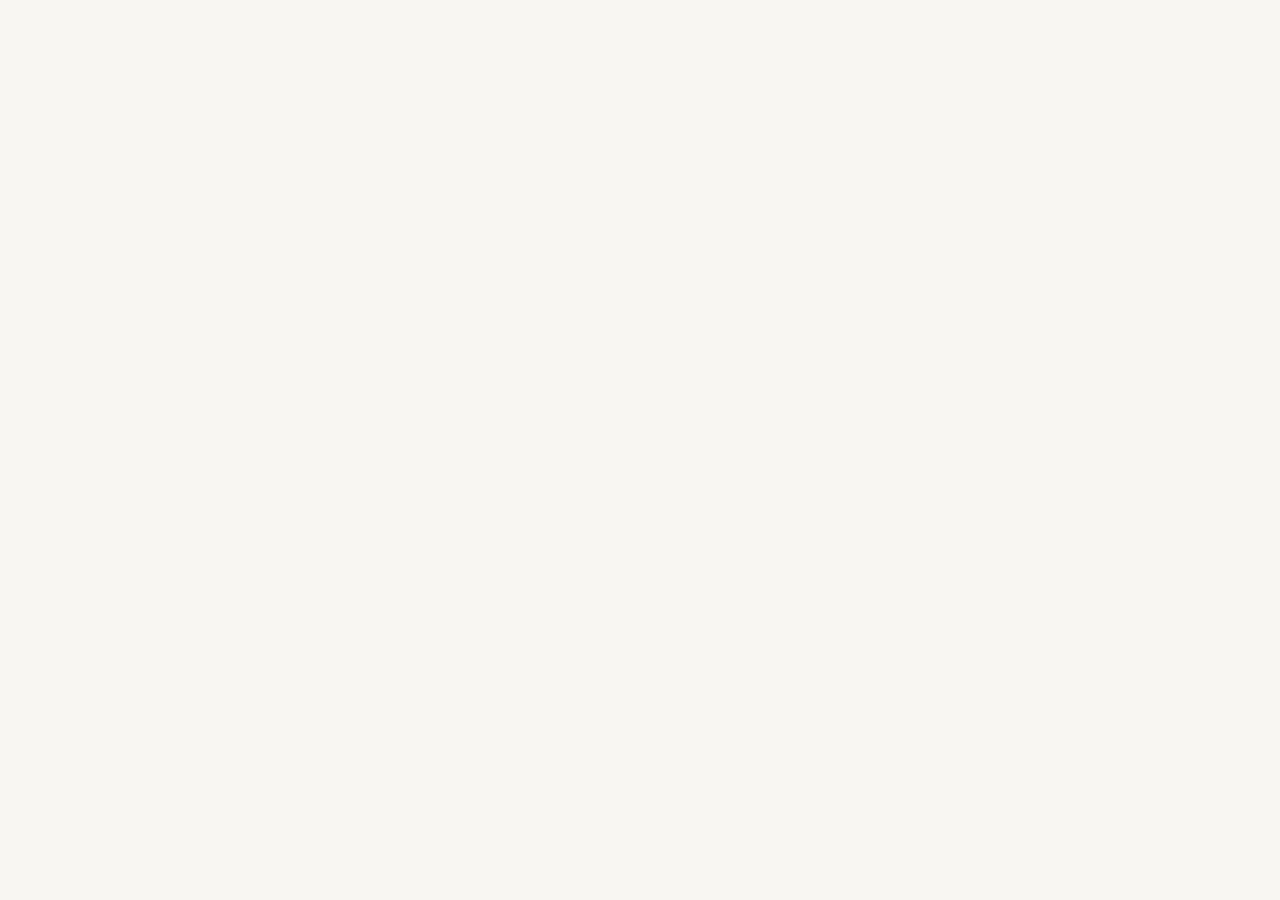
==== commit 6b4da17e: "feat(admin): modernize dashboard to SPA and implement dynamic content - pom.xml: Fixed MapStruct/Lom" ====
--- a/src/main/resources/static/index.html
+++ b/src/main/resources/static/index.html
@@ -4,276 +4,44 @@
 <meta charset="UTF-8"/>
 <meta name="viewport" content="width=device-width, initial-scale=1.0"/>
 <title>Souplesse — Pilates Studio</title>
-<link rel="stylesheet" href="css/style.css">
-<link rel="stylesheet" href="css/classes.css">
+
+<!-- ── CSS ─────────────────────────────────────── -->
+<link rel="stylesheet" href="css/style.css"/>
+<link rel="stylesheet" href="css/ui.css"/>
+<link rel="stylesheet" href="css/classes.css"/>
+<link rel="stylesheet" href="css/admin.css"/>
+<link rel="stylesheet" href="css/login.css"/>
+
+<!-- ── Fonts ───────────────────────────────────── -->
 <link rel="preconnect" href="https://fonts.googleapis.com"/>
 <link rel="stylesheet" href="https://fonts.googleapis.com/css2?family=Cormorant+Garamond:ital,wght@0,300;0,400;1,300;1,400&family=Jost:wght@300;400;500&display=swap"/>
 
+<!-- ── CDN Libraries ──────────────────────────── -->
+<script crossorigin src="https://unpkg.com/react@18/umd/react.production.min.js"></script>
+<script crossorigin src="https://unpkg.com/react-dom@18/umd/react-dom.production.min.js"></script>
+<script crossorigin src="https://unpkg.com/@babel/standalone/babel.min.js"></script>
+<script crossorigin src="https://unpkg.com/@remix-run/router@1.21.0/dist/router.umd.min.js"></script>
+<script crossorigin src="https://unpkg.com/react-router@6.28.0/dist/umd/react-router.production.min.js"></script>
+<script crossorigin src="https://unpkg.com/react-router-dom@6.28.0/dist/umd/react-router-dom.production.min.js"></script>
+<script crossorigin src="https://unpkg.com/zod@3.22.4/lib/index.umd.js"></script>
 </head>
 <body>
 
-<!-- ══ NAV ════════════════════════════════════════ -->
-<nav id="nav">
-  <a href="#hero" class="nav-logo">
-    <span>SOUPLESSE</span>
-    <span>Pilates Studio</span>
-  </a>
-  <div class="nav-links">
-    <a href="#studio" class="nav-link">Studio</a>
-    <a href="#classes" class="nav-link">Classes</a>
-    <a href="#booking" class="nav-link">Booking</a>
-    <a href="#community" class="nav-link">Community</a>
-    <a href="#footer" class="nav-link">Contact</a>
-    <a href="#booking" class="nav-cta">Book Now</a>
-  </div>
-  <button class="hamburger" id="hamburger" aria-label="Menu">
-    <span></span><span></span><span></span>
-  </button>
-</nav>
+<!-- ── SPA Mount Point ─────────────────────────── -->
+<div id="root"></div>
 
-<div id="mobile-menu">
-  <a href="#studio"    onclick="closeMobile()">Studio</a>
-  <a href="#classes"   onclick="closeMobile()">Classes</a>
-  <a href="#booking"   onclick="closeMobile()">Booking</a>
-  <a href="#community" onclick="closeMobile()">Community</a>
-  <a href="#footer"    onclick="closeMobile()">Contact</a>
-</div>
+<!-- ── Lib (plain JS) ──────────────────────────── -->
+<script src="js/bundles/lib.js?v=2"></script>
 
-<!-- ══ HERO ═══════════════════════════════════════ -->
-<section id="hero">
-  <div class="hero-bg" id="heroBg"></div>
-  <div class="hero-overlay"></div>
-  <svg class="hero-wave" viewBox="0 0 1440 80" fill="none" preserveAspectRatio="none">
-    <path d="M0 80 Q360 0 720 80 Q1080 160 1440 80 L1440 80 L0 80Z" fill="#FDFCFA"/>
-  </svg>
-  <div class="hero-content">
-    <p class="hero-eyebrow">Est. Alger · 2023</p>
-    <h1 class="hero-title">Move<br/><em>Beautifully</em></h1>
-    <p class="hero-sub">Un sanctuaire pour le mouvement intentionnel. Reformer Pilates dans un studio intime conçu pour la transformation.</p>
-    <div class="hero-btns">
-      <a href="#booking" class="btn-primary">Réserver une Classe</a>
-      <a href="#classes" class="btn-outline">Nos Classes</a>
-    </div>
-  </div>
-  <!-- Floating studio card -->
-  <div class="hero-card">
-    <img id="heroCardImg" src="">
-    <div class="hero-card-overlay"></div>
-    <div class="hero-card-label">Notre Studio</div>
-    <div class="hero-card-dots">
-      <button class="active" onclick="setCardImg(0)"></button>
-      <button onclick="setCardImg(1)"></button>
-    </div>
-  </div>
-  <div class="scroll-hint">
-    <span>Scroll</span>
-    <div></div>
-  </div>
-</section>
+<!-- ── React Application ─────────────────────────── -->
+<script type="text/babel" src="js/bundles/ui.jsx?v=2"></script>
+<script type="text/babel" src="js/bundles/components.jsx?v=2"></script>
+<script type="text/babel" src="js/bundles/home-sections.jsx?v=2"></script>
+<script type="text/babel" src="js/bundles/admin-sections.jsx?v=2"></script>
+<script type="text/babel" src="js/bundles/pages.jsx?v=2"></script>
 
-<!-- ══ STUDIO SHOWCASE ════════════════════════════ -->
-<section id="studio">
-  <div class="tab-bar">
-    <button class="active" onclick="showTab(0,this)">L'Espace</button>
-    <button onclick="showTab(1,this)">La Pratique</button>
-  </div>
-  <div class="studio-panel active" id="tab-0">
-    <div class="studio-panel-img">
-      <img src="https://images.unsplash.com/photo-1540206458710-2b47e0b3edef?w=800&q=80" alt="Studio Arches & Lumière">
-    </div>
-    <div class="studio-panel-text">
-      <p class="label">Souplesse · Alger</p>
-      <h2>Arches &amp; Lumière</h2>
-      <p>Nos arches emblématiques baignent chaque séance d'une lumière ambiante chaleureuse. Le plâtre texturé, la barre en bois et les étagères flottantes créent un espace à la fois vivant et serein.</p>
-      <div class="studio-stats">
-        <div><div class="stat-num">8+</div><div class="stat-label">Instructeurs</div></div>
-        <div><div class="stat-num">200+</div><div class="stat-label">Classes / Mois</div></div>
-        <div><div class="stat-num">6</div><div class="stat-label">Salles</div></div>
-      </div>
-    </div>
-  </div>
-  <div class="studio-panel" id="tab-1">
-    <div class="studio-panel-img">
-      <img src="https://images.unsplash.com/photo-1571019613454-1cb2f99b2d8b?w=800&q=80" alt="Studio Verre & Mouvement">
-    </div>
-    <div class="studio-panel-text">
-      <p class="label">Souplesse · Alger</p>
-      <h2>Verre &amp; Mouvement</h2>
-      <p>Notre mur de verre sol-plafond transforme le mouvement en art. Entraînez-vous dans un espace où chaque angle est intentionnel — et la citation sur le verre vous rappelle pourquoi vous êtes venu.</p>
-      <div class="studio-stats">
-        <div><div class="stat-num">15k</div><div class="stat-label">Communauté</div></div>
-        <div><div class="stat-num">5★</div><div class="stat-label">Rating</div></div>
-        <div><div class="stat-num">3</div><div class="stat-label">Ans</div></div>
-      </div>
-    </div>
-  </div>
-</section>
+<!-- ── App Entry ───────────────────────────────── -->
+<script type="text/babel" src="js/app.jsx?v=2"></script>
 
-<!-- ══ CLASSES ════════════════════════════════════ -->
-<section id="classes">
-  <div class="section-header fade-up">
-    <p class="label">Member Portal</p>
-    <h2 class="section-title">Bibliothèque de Classes</h2>
-  </div>
-  <div class="courses-grid" id="coursesGrid"></div>
-</section>
-
-<!-- ══ BOOKING ════════════════════════════════════ -->
-<section id="booking">
-  <div style="text-align:center;margin-bottom:40px">
-    <p class="label fade-up">Réservations</p>
-    <h2 class="section-title fade-up" style="color:white;margin-top:10px">Réserver Votre <em style="font-style:italic;color:var(--sand)">Séance</em></h2>
-  </div>
-  <!-- Steps indicator -->
-  <div class="steps fade-up">
-    <div class="step-dot active" id="sdot-1">1</div>
-    <span class="step-label active" id="slabel-1">Choisir</span>
-    <div class="step-sep"></div>
-    <div class="step-dot" id="sdot-2">2</div>
-    <span class="step-label" id="slabel-2">Détails</span>
-    <div class="step-sep"></div>
-    <div class="step-dot" id="sdot-3">3</div>
-    <span class="step-label" id="slabel-3">Confirmer</span>
-  </div>
-
-  <div class="booking-glass fade-up">
-    <!-- Step 1: Calendar -->
-    <div class="booking-step active" id="bstep-1">
-      <div class="booking-grid">
-        <!-- Calendar -->
-        <div>
-          <div class="cal-header">
-            <span class="cal-month" id="calMonthLabel"></span>
-            <div class="cal-nav">
-              <button onclick="calPrev()">‹</button>
-              <button onclick="calNext()">›</button>
-            </div>
-          </div>
-          <div class="cal-grid" id="calGrid"></div>
-        </div>
-        <!-- Class + time -->
-        <div>
-          <p class="section-sublabel" style="margin-top:0">Type de Classe</p>
-          <div class="class-types" id="classTypes"></div>
-          <button class="btn-continue" id="btnContinue" onclick="goStep(2)">Sélectionner une Date</button>
-        </div>
-      </div>
-    </div>
-    <!-- Step 2: Form -->
-    <div class="booking-step" id="bstep-2">
-      <div class="booking-form">
-        <div class="booking-summary">
-          <strong id="sumClass"></strong><br/>
-          <span id="sumDateTime" style="color:var(--sand)"></span><br/>
-          <span id="sumPrice" style="color:var(--sand)"></span>
-        </div>
-        <div style="display: flex; gap: 14px; margin-bottom: 20px;">
-          <div class="form-group" style="flex: 1; margin-bottom: 0;">
-            <label>Nom</label>
-            <input type="text" id="fieldNom" placeholder="Amira"/>
-          </div>
-          <div class="form-group" style="flex: 1; margin-bottom: 0;">
-            <label>Prénom</label>
-            <input type="text" id="fieldPrenom" placeholder="Sofia"/>
-          </div>
-        </div>
-        <div class="form-group">
-          <label>Email</label>
-          <input type="email" id="fieldEmail" placeholder="sofia@email.com"/>
-        </div>
-        <div class="form-btns">
-          <button class="btn-back" onclick="goStep(1)">← Retour</button>
-          <button class="btn-confirm" onclick="goStep(3)">Confirmer</button>
-        </div>
-      </div>
-    </div>
-    <!-- Step 3: Done -->
-    <div class="booking-step" id="bstep-3">
-      <div class="booking-done">
-        <div class="done-check">
-          <svg viewBox="0 0 24 24" fill="none" stroke="white" stroke-width="2"><polyline points="20 6 9 17 4 12"/></svg>
-        </div>
-        <h3 class="done-title">Séance Réservée</h3>
-        <p class="done-detail" id="doneClass"></p>
-        <p class="done-date" id="doneDate"></p>
-        <button class="btn-again" onclick="resetBooking()">Réserver une Autre</button>
-      </div>
-    </div>
-  </div>
-</section>
-
-<!-- ══ TESTIMONIALS ═══════════════════════════════ -->
-<section id="testimonials">
-  <div class="testimonials-inner">
-    <div class="quote-mark fade-up">"</div>
-    <div id="testiText" class="testimonial-text fade-up"></div>
-    <div id="testiName" class="testimonial-name fade-up"></div>
-    <div id="testiRole" class="testimonial-role fade-up"></div>
-    <div class="testi-dots" id="testiDots"></div>
-    <p class="swipe-hint">← Glisser pour naviguer →</p>
-  </div>
-</section>
-
-<!-- ══ COMMUNITY ══════════════════════════════════ -->
-<section id="community">
-  <div class="section-header" style="text-align:center">
-    <p class="label fade-up">@souplesse.pilates · 15k Followers</p>
-    <h2 class="section-title fade-up">Notre Communauté</h2>
-  </div>
-  <div class="gallery-grid" id="galleryGrid"></div>
-  <div style="text-align:center">
-    <a href="https://instagram.com" target="_blank" class="ig-link">Suivre sur Instagram <span>→</span></a>
-  </div>
-</section>
-
-<!-- ══ FOOTER ═════════════════════════════════════ -->
-<footer id="footer">
-  <div class="footer-newsletter fade-up">
-    <h3>Restez dans le Flow</h3>
-    <p>Nouvelles classes, actualités du studio et vie consciente — directement dans votre boîte mail.</p>
-    <div class="newsletter-form" id="newsletterForm">
-      <input type="email" id="nlEmail" placeholder="votre@email.com"/>
-      <button onclick="subscribeNewsletter()">S'abonner</button>
-    </div>
-    <p class="newsletter-thanks" id="nlThanks">✓ Bienvenue — à bientôt sur le tapis.</p>
-  </div>
-  <div class="footer-grid fade-up">
-    <div>
-      <div class="footer-brand-name">SOUPLESSE</div>
-      <div class="footer-brand-sub">Pilates Studio · Alger</div>
-      <p class="footer-brand-desc">Un sanctuaire pour le mouvement intentionnel. Là où l'architecture rencontre l'art du Pilates.</p>
-      <div class="footer-socials">
-        <a href="#" class="footer-social">IG</a>
-        <a href="#" class="footer-social">TK</a>
-        <a href="#" class="footer-social">FB</a>
-      </div>
-    </div>
-    <div class="footer-col">
-      <div class="footer-col-title">Studio</div>
-      <a href="#">À propos</a>
-      <a href="#">Classes</a>
-      <a href="#">Instructeurs</a>
-      <a href="pilimg.jpeg">Tarifs</a>
-      <a href="#">Cartes Cadeaux</a>
-    </div>
-    <div class="footer-col">
-      <div class="footer-col-title">Contact</div>
-      <div class="footer-contact-item"><span>Adresse</span><span>Alger, Algérie</span></div>
-      <div class="footer-contact-item"><span>Horaires</span><span>Lun–Sam · 7h–21h</span></div>
-      <div class="footer-contact-item"><span>Email</span><span>hello@souplesse.dz</span></div>
-      <div class="footer-contact-item"><span>Téléphone</span><span>+213 555 000 000</span></div>
-    </div>
-  </div>
-  <div class="footer-bottom">
-    <span>© 2025 Souplesse. Tous droits réservés.</span>
-    <span>Conçu avec intention.</span>
-  </div>
-</footer>
-
-<script src="js/api.js"></script>
-<script src="js/courses.js"></script>
-<script src="js/booking.js"></script>
-<script src="js/email.js"></script>
-<script src="js/main.js"></script>
 </body>
 </html>
--- a/src/main/resources/static/css/style.css
+++ b/src/main/resources/static/css/style.css
@@ -9,6 +9,7 @@
 }
 html{scroll-behavior:smooth}
 body{background:var(--white);color:var(--charcoal);font-family:var(--sans);overflow-x:hidden}
+#root{width:100%;min-height:100vh}
 img{display:block;max-width:100%}
 a{text-decoration:none;color:inherit}
 button{cursor:pointer;font-family:var(--sans);border:none;background:none}
--- a/src/main/resources/static/css/ui.css
+++ b/src/main/resources/static/css/ui.css
@@ -0,0 +1,213 @@
+/* ═══════════════════════════════════════════════════════════
+   UI Component Library — Souplesse Pilates
+   Design tokens from style.css (var(--deep), var(--ocean), etc.)
+   ═══════════════════════════════════════════════════════════ */
+
+/* ── Button ─────────────────────────────────────────────── */
+.ui-btn {
+  display: inline-flex;
+  align-items: center;
+  justify-content: center;
+  gap: 8px;
+  font-family: var(--sans);
+  font-weight: 500;
+  letter-spacing: .06em;
+  text-transform: uppercase;
+  border: none;
+  border-radius: 4px;
+  cursor: pointer;
+  transition: background .2s, color .2s, opacity .2s, transform .15s;
+  white-space: nowrap;
+  text-decoration: none;
+}
+.ui-btn:active { transform: scale(.97); }
+.ui-btn:disabled { opacity: .5; cursor: not-allowed; transform: none; }
+
+/* sizes */
+.ui-btn--sm  { font-size: 10px; padding: 7px 14px; }
+.ui-btn--md  { font-size: 11px; padding: 10px 20px; }
+.ui-btn--lg  { font-size: 12px; padding: 14px 28px; }
+
+/* variants */
+.ui-btn--primary {
+  background: var(--ocean);
+  color: white;
+}
+.ui-btn--primary:hover { background: var(--deep); }
+
+.ui-btn--outline {
+  background: transparent;
+  border: 1px solid var(--ocean);
+  color: var(--ocean);
+}
+.ui-btn--outline:hover { background: var(--ocean); color: white; }
+
+.ui-btn--ghost {
+  background: transparent;
+  color: var(--ocean);
+}
+.ui-btn--ghost:hover { background: rgba(44, 74, 90, .08); }
+
+.ui-btn--danger {
+  background: transparent;
+  border: 1px solid #c0392b;
+  color: #c0392b;
+}
+.ui-btn--danger:hover { background: #c0392b; color: white; }
+
+
+/* ── FormGroup ──────────────────────────────────────────── */
+.ui-form-group { display: flex; flex-direction: column; gap: 6px; margin-bottom: 18px; }
+.ui-label {
+  font-size: 10px;
+  letter-spacing: .14em;
+  text-transform: uppercase;
+  color: var(--deep);
+  font-weight: 600;
+}
+.ui-form-error { font-size: 11px; color: #c0392b; }
+.ui-form-hint  { font-size: 11px; color: #6d7a8a; }
+
+
+/* ── Input / Textarea / Select ──────────────────────────── */
+.ui-input {
+  width: 100%;
+  padding: 11px 14px;
+  font-family: var(--sans);
+  font-size: 13px;
+  color: var(--charcoal);
+  background: white;
+  border: 1px solid rgba(44, 74, 90, .2);
+  border-radius: 4px;
+  outline: none;
+  box-sizing: border-box;
+  transition: border-color .2s, box-shadow .2s;
+}
+.ui-input:focus {
+  border-color: var(--ocean);
+  box-shadow: 0 0 0 3px rgba(44, 74, 90, .1);
+}
+.ui-input--error {
+  border-color: #c0392b;
+}
+.ui-input--error:focus {
+  box-shadow: 0 0 0 3px rgba(192, 57, 43, .1);
+}
+.ui-input:disabled { background: #f5f5f5; cursor: not-allowed; }
+
+.ui-textarea { resize: vertical; min-height: 80px; }
+.ui-select   { appearance: none; background-image: url("data:image/svg+xml,%3Csvg xmlns='http://www.w3.org/2000/svg' width='12' height='12' viewBox='0 0 24 24' fill='none' stroke='%232C4A5A' stroke-width='2'%3E%3Cpolyline points='6 9 12 15 18 9'/%3E%3C/svg%3E"); background-repeat: no-repeat; background-position: right 12px center; padding-right: 36px; }
+
+
+/* ── Badge ──────────────────────────────────────────────── */
+.ui-badge {
+  display: inline-block;
+  font-size: 9px;
+  letter-spacing: .16em;
+  text-transform: uppercase;
+  font-weight: 600;
+  padding: 3px 9px;
+  border-radius: 20px;
+  border: 1px solid transparent;
+}
+.ui-badge--default { background: rgba(44,74,90,.08); color: var(--deep);  border-color: rgba(44,74,90,.15); }
+.ui-badge--ocean   { background: rgba(44,74,90,.12); color: var(--ocean); border-color: var(--ocean); }
+.ui-badge--success { background: #eef4ee; color: #4a7c5e; border-color: #4a7c5e; }
+.ui-badge--warning { background: #fef9ec; color: #b45309; border-color: #b45309; }
+.ui-badge--danger  { background: #fdecea; color: #c0392b; border-color: #c0392b; }
+
+
+/* ── Card ───────────────────────────────────────────────── */
+.ui-card {
+  background: white;
+  border: 1px solid rgba(44, 74, 90, .1);
+  border-radius: 8px;
+  overflow: hidden;
+}
+
+.ui-card-header {
+  display: flex;
+  align-items: center;
+  justify-content: space-between;
+  padding: 16px 20px;
+  border-bottom: 1px solid rgba(44, 74, 90, .08);
+}
+.ui-card-header-left   { display: flex; align-items: center; gap: 10px; }
+.ui-card-header-icon   { display: flex; align-items: center; color: var(--ocean); }
+.ui-card-header-title  { font-size: 11px; letter-spacing: .14em; text-transform: uppercase; font-weight: 600; color: var(--deep); }
+.ui-card-header-actions{ display: flex; gap: 8px; }
+
+.ui-card-body   { padding: 20px; }
+
+.ui-card-footer {
+  padding: 14px 20px;
+  border-top: 1px solid rgba(44, 74, 90, .08);
+  display: flex;
+  gap: 10px;
+}
+.ui-card-footer--right   { justify-content: flex-end; }
+.ui-card-footer--left    { justify-content: flex-start; }
+.ui-card-footer--between { justify-content: space-between; }
+
+
+/* ── Spinner ────────────────────────────────────────────── */
+.ui-spinner {
+  display: inline-block;
+  border-radius: 50%;
+  border: 2px solid rgba(255,255,255,.3);
+  border-top-color: currentColor;
+  animation: ui-spin .7s linear infinite;
+  flex-shrink: 0;
+}
+.ui-spinner--sm { width: 12px; height: 12px; }
+.ui-spinner--md { width: 20px; height: 20px; border-width: 2.5px; }
+.ui-spinner--lg { width: 32px; height: 32px; border-width: 3px; }
+@keyframes ui-spin { to { transform: rotate(360deg); } }
+
+
+/* ── EmptyState ─────────────────────────────────────────── */
+.ui-empty-state {
+  display: flex;
+  flex-direction: column;
+  align-items: center;
+  justify-content: center;
+  padding: 48px 24px;
+  text-align: center;
+  gap: 8px;
+}
+.ui-empty-state-icon {
+  width: 48px; height: 48px;
+  border-radius: 50%;
+  background: rgba(44,74,90,.06);
+  display: flex; align-items: center; justify-content: center;
+  color: var(--ocean);
+  margin-bottom: 8px;
+}
+.ui-empty-state-title   { font-size: 13px; font-weight: 600; color: var(--deep); margin: 0; }
+.ui-empty-state-message { font-size: 12px; color: #6d7a8a; margin: 0; }
+.ui-empty-state-action  { margin-top: 12px; }
+
+
+/* ── Divider ────────────────────────────────────────────── */
+.ui-divider {
+  border: none;
+  border-top: 1px solid rgba(44, 74, 90, .12);
+  margin: 20px 0;
+}
+.ui-divider-label {
+  display: flex;
+  align-items: center;
+  gap: 10px;
+  margin: 20px 0;
+  color: #6d7a8a;
+  font-size: 11px;
+  letter-spacing: .1em;
+  text-transform: uppercase;
+}
+.ui-divider-label::before,
+.ui-divider-label::after {
+  content: '';
+  flex: 1;
+  height: 1px;
+  background: rgba(44, 74, 90, .12);
+}
--- a/src/main/resources/static/css/admin.css
+++ b/src/main/resources/static/css/admin.css
@@ -0,0 +1,441 @@
+/* ── ADMIN STYLES ────────────────────────────────────
+   Extends the main Souplesse palette with dashboard-
+   specific components. Import AFTER style.css.
+─────────────────────────────────────────────────────── */
+
+/* ── Admin-specific variables ───────────────────────── */
+:root {
+  --admin-sidebar-w: 260px;
+  --admin-bg: #F8F6F2;
+  --border: rgba(44, 74, 90, 0.1);
+  --danger: #C0392B;
+  --danger-bg: #FDECEA;
+  --success: #4A7C5E;
+  --success-bg: #EEF4EE;
+}
+
+/* ── Base ───────────────────────────────────────────── */
+body {
+  background: var(--admin-bg);
+  min-height: 100vh;
+  font-family: var(--sans);
+}
+
+/* ── Sidebar ────────────────────────────────────────── */
+.admin-sidebar {
+  width: var(--admin-sidebar-w);
+  background: var(--deep);
+  min-height: 100vh;
+  display: flex;
+  flex-direction: column;
+  position: fixed;
+  top: 0;
+  left: 0;
+  bottom: 0;
+  z-index: 50;
+  padding: 0 0 32px;
+  transition: transform .3s;
+}
+
+.sidebar-logo {
+  padding: 32px 28px 24px;
+  border-bottom: 1px solid rgba(255,255,255,.08);
+}
+.sidebar-logo-name {
+  font-family: var(--serif);
+  font-size: 20px;
+  letter-spacing: .22em;
+  color: white;
+}
+.sidebar-logo-sub {
+  font-size: 8px;
+  letter-spacing: .35em;
+  text-transform: uppercase;
+  color: rgba(255,255,255,.35);
+  margin-top: 4px;
+}
+.sidebar-badge {
+  display: inline-block;
+  background: var(--ocean);
+  color: white;
+  font-size: 8px;
+  letter-spacing: .2em;
+  text-transform: uppercase;
+  padding: 3px 8px;
+  border-radius: 2px;
+  margin-top: 8px;
+}
+
+.sidebar-nav {
+  flex: 1;
+  padding: 24px 0;
+}
+.sidebar-nav-item {
+  display: flex;
+  align-items: center;
+  gap: 12px;
+  padding: 13px 28px;
+  font-size: 11px;
+  letter-spacing: .15em;
+  text-transform: uppercase;
+  color: rgba(255,255,255,.45);
+  cursor: pointer;
+  transition: all .2s;
+  border-left: 2px solid transparent;
+  text-decoration: none;
+}
+.sidebar-nav-item:hover,
+.sidebar-nav-item.active {
+  color: white;
+  background: rgba(255,255,255,.05);
+  border-left-color: var(--ocean);
+}
+.sidebar-nav-item svg { flex-shrink: 0; opacity: .7; }
+
+.sidebar-footer {
+  padding: 20px 28px;
+  border-top: 1px solid rgba(255,255,255,.08);
+}
+.sidebar-back {
+  display: flex;
+  align-items: center;
+  gap: 8px;
+  font-size: 10px;
+  letter-spacing: .2em;
+  text-transform: uppercase;
+  color: rgba(255,255,255,.4);
+  text-decoration: none;
+  transition: color .2s;
+}
+.sidebar-back:hover { color: rgba(255,255,255,.8); }
+
+.sidebar-logout {
+  display: flex;
+  align-items: center;
+  gap: 8px;
+  font-size: 10px;
+  letter-spacing: .2em;
+  text-transform: uppercase;
+  color: rgba(255,255,255,.4);
+  text-decoration: none;
+  transition: color .2s;
+  margin-top: 12px;
+}
+.sidebar-logout:hover { color: #e74c3c; }
+
+/* ── Main content ───────────────────────────────────── */
+.admin-main {
+  margin-left: var(--admin-sidebar-w);
+  flex: 1;
+  padding: 40px 48px;
+  min-height: 100vh;
+}
+
+/* ── Page header ────────────────────────────────────── */
+.admin-header {
+  display: flex;
+  align-items: flex-end;
+  justify-content: space-between;
+  margin-bottom: 40px;
+}
+.admin-header-eyebrow {
+  font-size: 10px;
+  letter-spacing: .35em;
+  text-transform: uppercase;
+  color: var(--ocean);
+  margin-bottom: 6px;
+}
+.admin-header-title {
+  font-family: var(--serif);
+  font-size: 36px;
+  font-weight: 300;
+  color: var(--deep);
+  line-height: 1;
+}
+.admin-header-date {
+  font-size: 12px;
+  letter-spacing: .1em;
+  color: rgba(42,40,37,.35);
+}
+
+/* ── Stats row ──────────────────────────────────────── */
+.stats-row {
+  display: grid;
+  grid-template-columns: repeat(4, 1fr);
+  gap: 16px;
+  margin-bottom: 40px;
+}
+.stat-card {
+  background: white;
+  border-radius: 4px;
+  padding: 24px;
+  border: 1px solid var(--border);
+  position: relative;
+  overflow: hidden;
+}
+.stat-card::before {
+  content: '';
+  position: absolute;
+  top: 0; left: 0; right: 0;
+  height: 2px;
+  background: linear-gradient(90deg, var(--ocean), var(--deep));
+}
+.stat-card-label {
+  font-size: 9px;
+  letter-spacing: .3em;
+  text-transform: uppercase;
+  color: var(--ocean);
+  margin-bottom: 8px;
+}
+.stat-card-value {
+  font-family: var(--serif);
+  font-size: 34px;
+  font-weight: 300;
+  color: var(--deep);
+  line-height: 1;
+}
+.stat-card-sub {
+  font-size: 10px;
+  color: rgba(42,40,37,.35);
+  margin-top: 4px;
+}
+
+/* ── Two-column layout ──────────────────────────────── */
+.admin-layout {
+  display: grid;
+  grid-template-columns: 380px 1fr;
+  gap: 24px;
+  align-items: start;
+}
+
+/* ── Card wrapper ───────────────────────────────────── */
+.admin-card {
+  background: white;
+  border-radius: 4px;
+  border: 1px solid var(--border);
+  overflow: hidden;
+}
+.admin-card-header {
+  padding: 24px 28px;
+  border-bottom: 1px solid var(--border);
+  display: flex;
+  align-items: center;
+  gap: 10px;
+}
+.admin-card-title {
+  font-size: 11px;
+  letter-spacing: .25em;
+  text-transform: uppercase;
+  color: var(--deep);
+  font-weight: 500;
+}
+.admin-card-body { padding: 28px; }
+
+/* ── Form ───────────────────────────────────────────── */
+.admin-form-group {
+  margin-bottom: 20px;
+}
+.admin-form-group label {
+  display: block;
+  font-size: 9px;
+  letter-spacing: .3em;
+  text-transform: uppercase;
+  color: var(--ocean);
+  margin-bottom: 8px;
+}
+.admin-form-group input,
+.admin-form-group select,
+.admin-form-group textarea {
+  width: 100%;
+  padding: 12px 14px;
+  font-size: 13px;
+  font-family: var(--sans);
+  background: var(--admin-bg);
+  border: 1px solid var(--border);
+  border-radius: 2px;
+  color: var(--charcoal);
+  outline: none;
+  transition: border-color .2s, background .2s;
+}
+.admin-form-group input:focus,
+.admin-form-group select:focus,
+.admin-form-group textarea:focus {
+  border-color: var(--ocean);
+  background: white;
+}
+.admin-form-group textarea {
+  resize: vertical;
+  min-height: 88px;
+}
+.form-row {
+  display: grid;
+  grid-template-columns: 1fr 1fr;
+  gap: 14px;
+}
+.admin-form-error {
+  font-size: 12px;
+  color: var(--danger);
+  margin-bottom: 12px;
+  min-height: 16px;
+}
+.admin-submit-btn {
+  width: 100%;
+  padding: 14px;
+  font-size: 11px;
+  letter-spacing: .25em;
+  text-transform: uppercase;
+  background: linear-gradient(135deg, var(--ocean), var(--deep));
+  color: white;
+  border-radius: 2px;
+  transition: opacity .2s, transform .15s;
+  font-family: var(--sans);
+  border: none;
+  cursor: pointer;
+}
+.admin-submit-btn:hover { opacity: .88; transform: translateY(-1px); }
+
+/* ── Table ──────────────────────────────────────────── */
+.admin-table-wrap { overflow-x: auto; }
+.admin-table {
+  width: 100%;
+  border-collapse: collapse;
+  font-size: 13px;
+}
+.admin-table thead th {
+  font-size: 9px;
+  letter-spacing: .3em;
+  text-transform: uppercase;
+  color: var(--ocean);
+  text-align: left;
+  padding: 14px 16px;
+  border-bottom: 1px solid var(--border);
+  white-space: nowrap;
+}
+.admin-table tbody tr {
+  border-bottom: 1px solid var(--border);
+  transition: background .2s;
+}
+.admin-table tbody tr:hover { background: var(--admin-bg); }
+.admin-table tbody tr.row--past { opacity: .45; }
+.admin-table td { padding: 16px; vertical-align: middle; }
+.td-title { font-weight: 500; color: var(--deep); margin-bottom: 2px; }
+.td-level { font-size: 10px; letter-spacing: .1em; color: var(--ocean); }
+.td-coach { font-weight: 400; color: var(--charcoal); }
+.td-email { font-size: 11px; color: rgba(42,40,37,.45); }
+.td-time  { font-size: 11px; color: rgba(42,40,37,.45); }
+
+/* Spots progress bar */
+.spots-bar {
+  height: 3px;
+  background: var(--border);
+  border-radius: 2px;
+  overflow: hidden;
+  margin-bottom: 4px;
+  width: 100px;
+}
+.spots-fill {
+  height: 100%;
+  background: linear-gradient(90deg, var(--ocean), var(--deep));
+  border-radius: 2px;
+  transition: width .6s;
+}
+.spots-text { font-size: 11px; color: var(--charcoal); }
+.badge-full {
+  background: var(--danger-bg);
+  color: var(--danger);
+  font-size: 9px;
+  letter-spacing: .15em;
+  text-transform: uppercase;
+  padding: 2px 6px;
+  border-radius: 2px;
+  margin-left: 4px;
+}
+
+.admin-btn-delete {
+  display: inline-flex;
+  align-items: center;
+  gap: 6px;
+  font-size: 10px;
+  letter-spacing: .12em;
+  text-transform: uppercase;
+  color: var(--danger);
+  background: var(--danger-bg);
+  padding: 7px 12px;
+  border-radius: 2px;
+  border: none;
+  cursor: pointer;
+  font-family: var(--sans);
+  transition: opacity .2s;
+}
+.admin-btn-delete:hover { opacity: .75; }
+
+.admin-btn-edit {
+  display: inline-flex;
+  align-items: center;
+  gap: 6px;
+  font-size: 10px;
+  letter-spacing: .12em;
+  text-transform: uppercase;
+  color: var(--ocean);
+  background: rgba(44, 74, 90, 0.08);
+  padding: 7px 12px;
+  border-radius: 2px;
+  border: none;
+  cursor: pointer;
+  font-family: var(--sans);
+  transition: opacity .2s;
+}
+.admin-btn-edit:hover { opacity: .75; }
+
+/* ── Empty state ────────────────────────────────────── */
+.empty-state {
+  text-align: center;
+  padding: 56px 24px;
+  display: none;
+}
+.empty-state-icon {
+  width: 56px;
+  height: 56px;
+  background: var(--admin-bg);
+  border-radius: 50%;
+  display: flex;
+  align-items: center;
+  justify-content: center;
+  margin: 0 auto 16px;
+}
+.empty-state p {
+  font-size: 13px;
+  color: rgba(42,40,37,.4);
+  letter-spacing: .05em;
+}
+
+/* ── Toast ──────────────────────────────────────────── */
+#adminToast {
+  position: fixed;
+  bottom: 32px;
+  right: 32px;
+  background: var(--deep);
+  color: white;
+  font-size: 12px;
+  letter-spacing: .1em;
+  padding: 14px 24px;
+  border-radius: 3px;
+  box-shadow: 0 8px 32px rgba(0,0,0,.18);
+  z-index: 200;
+  opacity: 0;
+  transform: translateY(8px);
+  transition: opacity .3s, transform .3s;
+  pointer-events: none;
+}
+#adminToast.show { opacity: 1; transform: none; }
+
+/* ── Responsive ─────────────────────────────────────── */
+@media (max-width: 1100px) {
+  .admin-layout { grid-template-columns: 1fr; }
+  .stats-row    { grid-template-columns: repeat(2, 1fr); }
+}
+@media (max-width: 860px) {
+  .admin-sidebar  { transform: translateX(-100%); }
+  .admin-main     { margin-left: 0; padding: 24px 20px; }
+  .admin-sidebar.open { transform: none; }
+}
--- a/src/main/resources/static/css/login.css
+++ b/src/main/resources/static/css/login.css
@@ -0,0 +1,121 @@
+/* ── LOGIN PAGE STYLES ──────────────────────────────
+   Scoped styles for the /login route.
+   Replaces the Tailwind CDN classes from old login.html.
+─────────────────────────────────────────────────────── */
+
+.login-wrapper {
+  min-height: 100vh;
+  display: flex;
+  width: 100vw;
+  align-items: center;
+  justify-content: center;
+  background: var(--deep);
+  font-family: var(--font-body);
+}
+
+.login-card {
+  background: rgba(255,255,255,0.05);
+  border: 1px solid rgba(255,255,255,0.1);
+  border-radius: 4px;
+  padding: 48px;
+  width: 100%;
+  max-width: 420px;
+}
+
+.login-logo {
+  text-align: center;
+  margin-bottom: 40px;
+}
+.login-logo-name {
+  font-family: var(--font-heading);
+  font-size: 26px;
+  letter-spacing: 0.22em;
+  color: white;
+}
+.login-logo-sub {
+  font-size: 9px;
+  letter-spacing: 0.35em;
+  text-transform: uppercase;
+  color: rgba(255,255,255,0.35);
+  margin-top: 4px;
+}
+.login-badge {
+  display: inline-block;
+  background: var(--ocean);
+  color: white;
+  font-size: 8px;
+  letter-spacing: 0.2em;
+  text-transform: uppercase;
+  padding: 2px 8px;
+  border-radius: 2px;
+  margin-top: 10px;
+}
+
+.login-field {
+  margin-bottom: 20px;
+}
+.login-field label {
+  display: block;
+  font-size: 9px;
+  letter-spacing: 0.3em;
+  text-transform: uppercase;
+  color: var(--ocean);
+  margin-bottom: 8px;
+}
+.login-field input {
+  width: 100%;
+  padding: 14px 16px;
+  font-size: 14px;
+  font-family: var(--font-body);
+  background: rgba(255,255,255,0.07);
+  border: 1px solid rgba(255,255,255,0.12);
+  border-radius: 2px;
+  color: white;
+  outline: none;
+  transition: border-color 0.3s;
+  box-sizing: border-box;
+}
+.login-field input::placeholder {
+  color: rgba(255,255,255,0.2);
+}
+.login-field input:focus {
+  border-color: var(--ocean);
+}
+
+.login-error {
+  font-size: 12px;
+  color: #F19999;
+  margin-bottom: 16px;
+  min-height: 16px;
+  text-align: center;
+}
+
+.login-submit {
+  width: 100%;
+  padding: 16px;
+  font-size: 11px;
+  letter-spacing: 0.25em;
+  text-transform: uppercase;
+  font-family: var(--font-body);
+  background: linear-gradient(135deg, var(--ocean), var(--deep));
+  border: 1px solid var(--ocean);
+  color: white;
+  border-radius: 2px;
+  cursor: pointer;
+  transition: opacity 0.3s;
+}
+.login-submit:hover { opacity: 0.9; }
+.login-submit:disabled { opacity: 0.5; cursor: not-allowed; }
+
+.login-back {
+  display: block;
+  text-align: center;
+  margin-top: 24px;
+  font-size: 10px;
+  letter-spacing: 0.2em;
+  text-transform: uppercase;
+  color: rgba(255,255,255,0.3);
+  text-decoration: none;
+  transition: color 0.3s;
+}
+.login-back:hover { color: rgba(255,255,255,0.6); }
